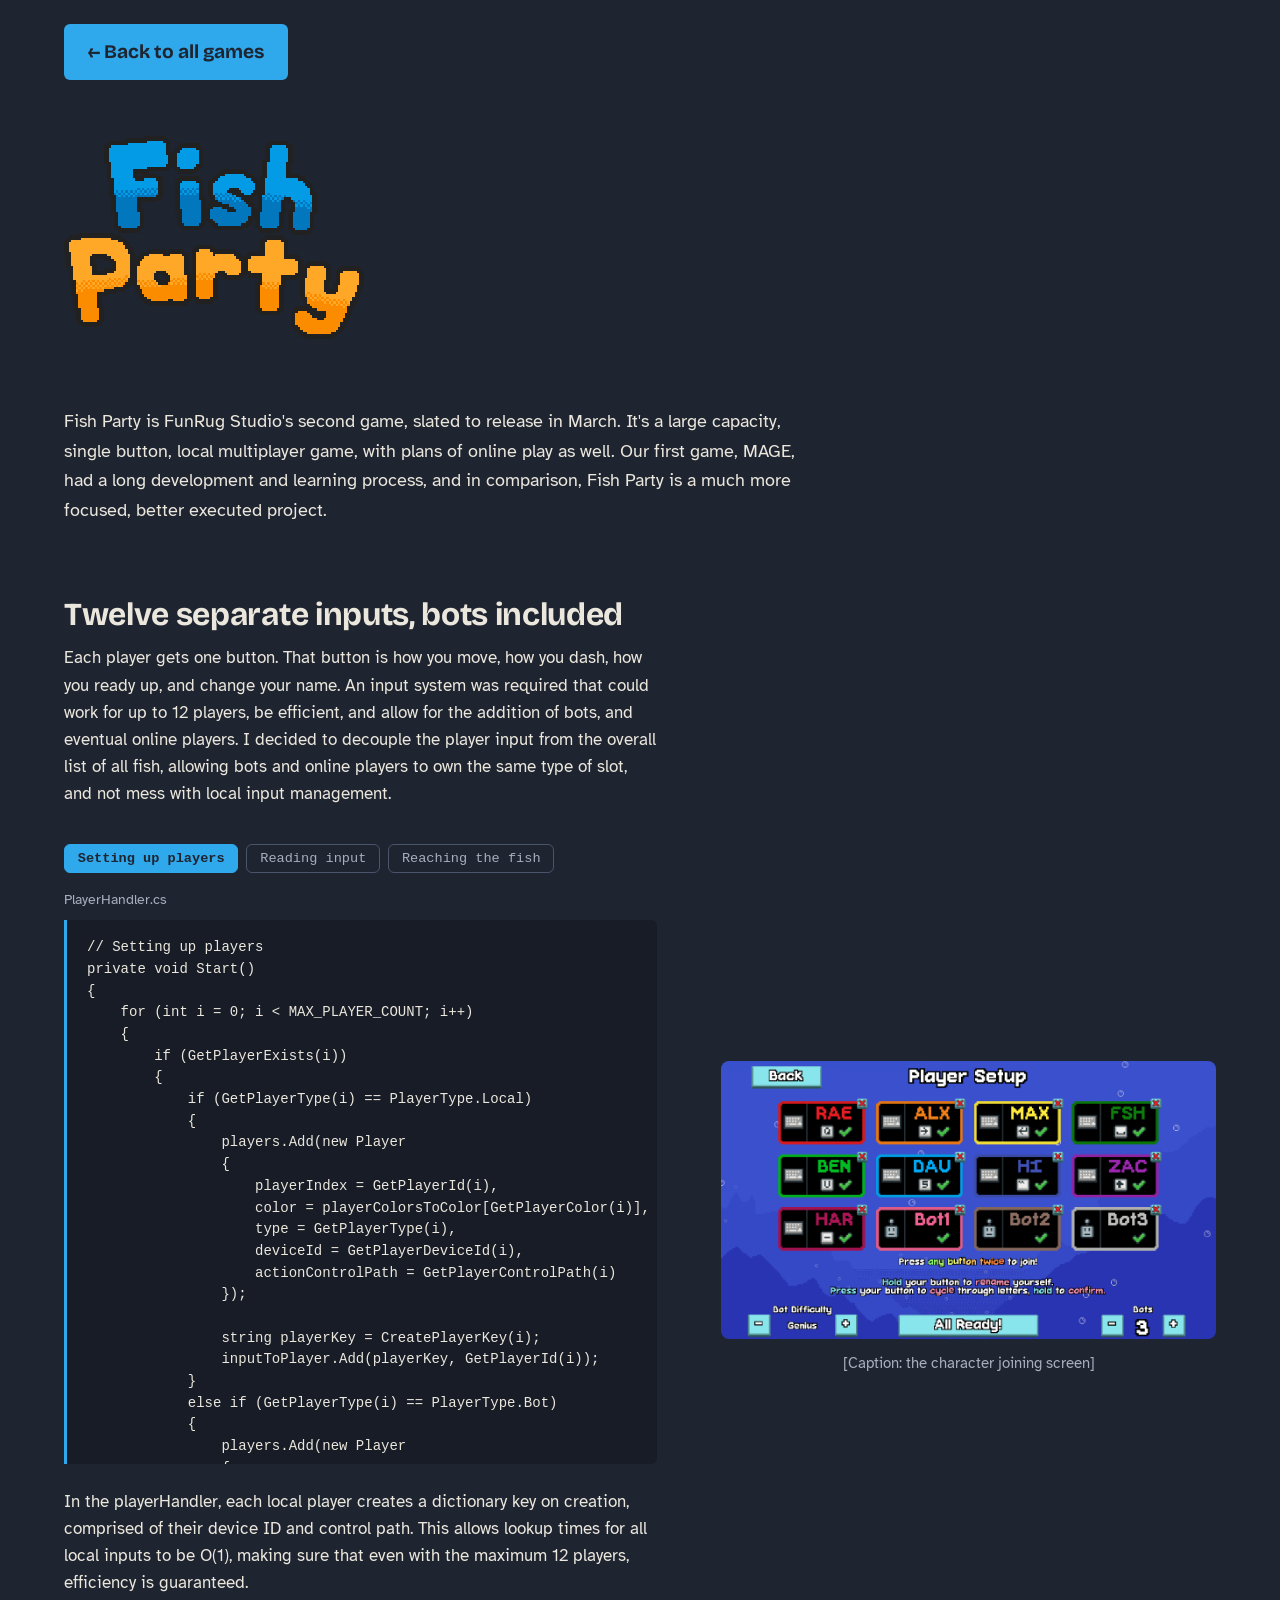
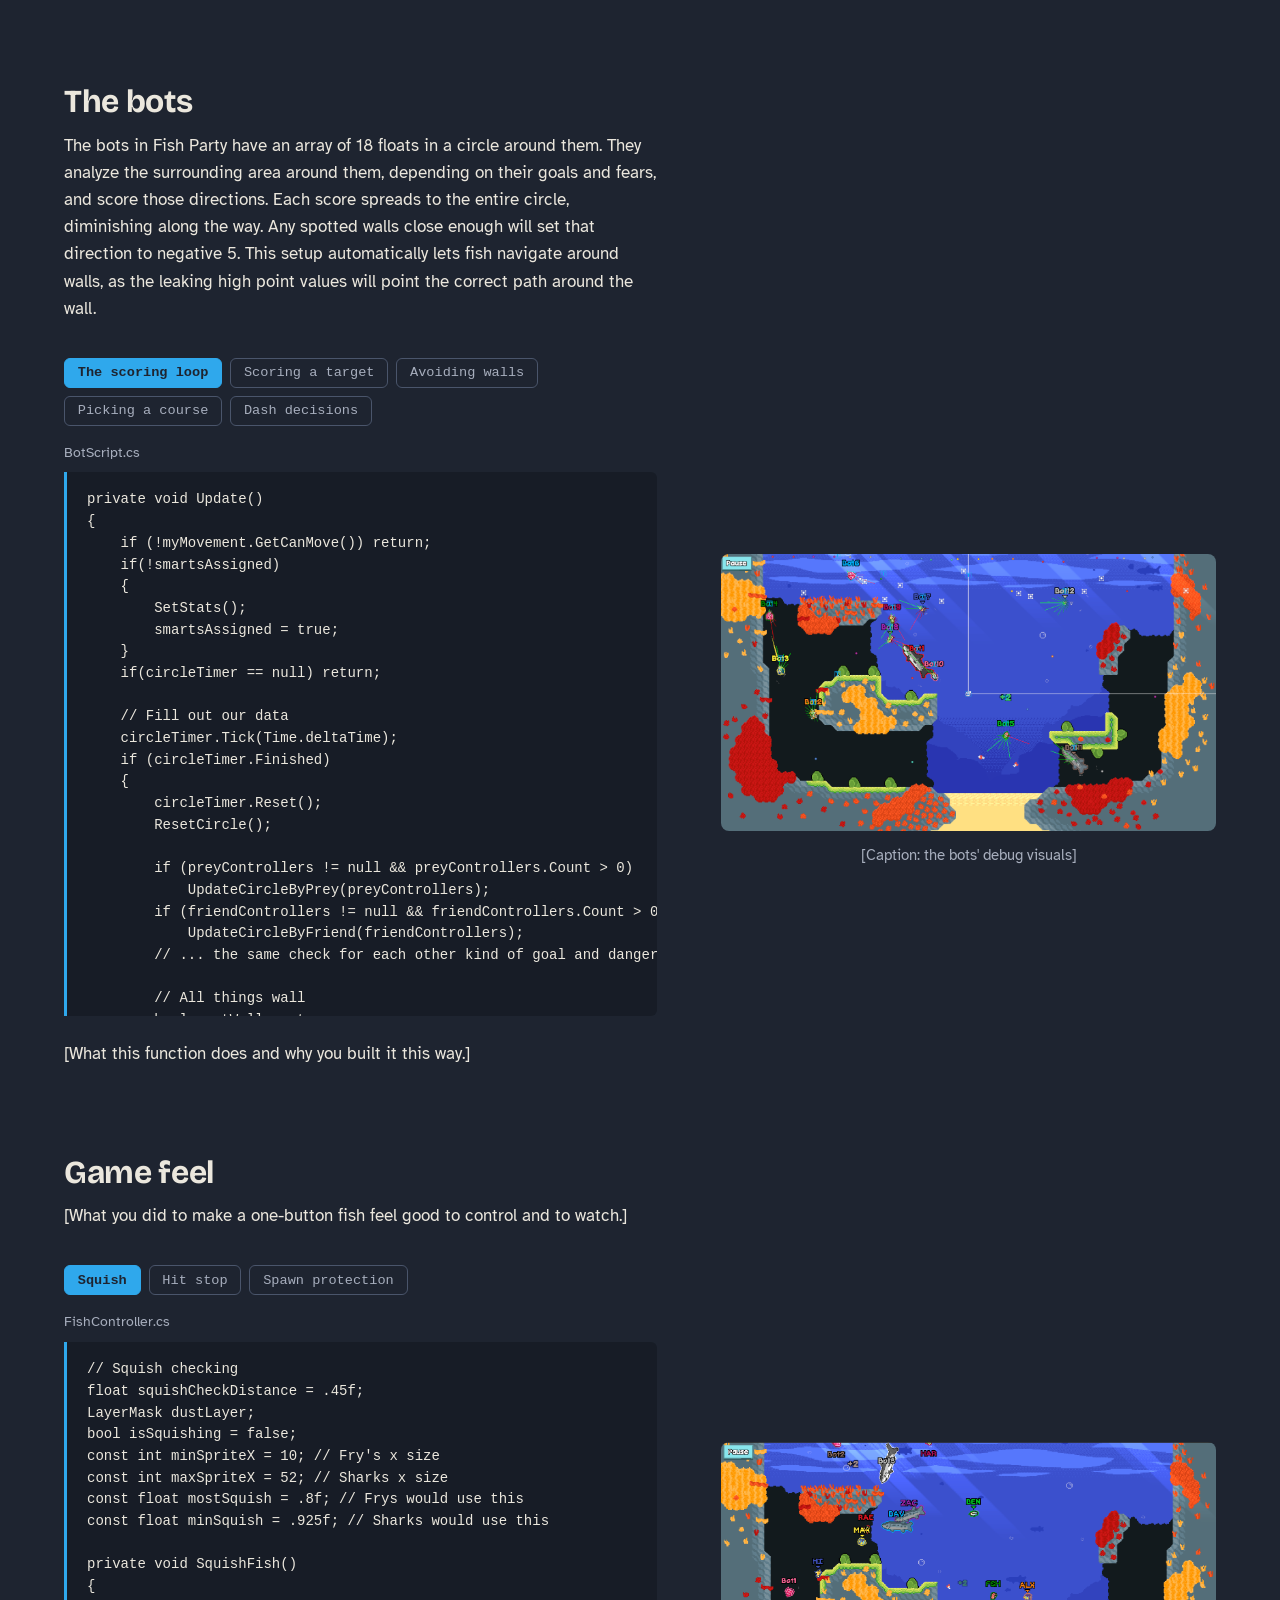
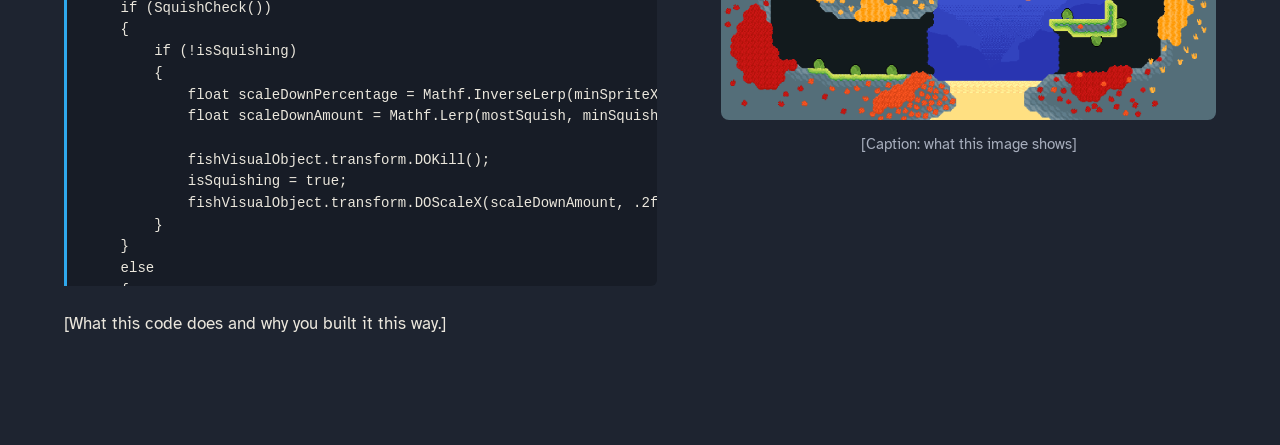
==== fish-party.html @ 3d1a8570 "Updated formatting." ====
<!DOCTYPE html>
<html lang="en">
<head>
  <meta charset="utf-8">
  <meta name="viewport" content="width=device-width, initial-scale=1">
  <title>Fish Party | Alex Weiswasser</title>
  <link rel="preconnect" href="https://fonts.googleapis.com">
  <link rel="preconnect" href="https://fonts.gstatic.com" crossorigin>
  <link href="https://fonts.googleapis.com/css2?family=Atkinson+Hyperlegible:wght@400;700&family=Bricolage+Grotesque:wght@500;700&display=swap" rel="stylesheet">
  <link rel="stylesheet" href="style.css">
</head>
<!-- The color after --game: is this page's accent color. Keep it the same as on the home page. -->
<body style="--game: #2fa8ec">

<!--
  HOW TO EDIT THIS PAGE
  - Everything you still need to write is marked [in square brackets]. Replace the
    brackets and the text inside them with your own words.
  - Each part of the page sits under a banner made of ===== lines.
  - Each SECTION has a heading, a description, a CODE SELECTOR and one image.
    The image sits beside the code, level with its middle.
  - A CODE SELECTOR shows one OPTION at a time, picked with buttons. Each OPTION has
    a button label (data-name), a file name, its code, and its own description.
  - Code goes between the two "script" lines. Paste it exactly as it is in Unity;
    you don't need to change any < or > characters.
  - To add a paragraph, copy a whole <p> ... </p> block and paste it underneath.
  - To add an option, copy a whole OPTION block. To remove one, delete its block.
-->

<!-- ==============================================================
     TOP OF PAGE: back button and title
     ============================================================== -->
<nav class="detail-top">
  <a class="back" href="index.html#fish-party">&larr; Back to all games</a>
</nav>

<header class="detail-title">
  <h1><img class="title-art" width="300" src="media/fish-party-title.png" alt="Fish Party"></h1>
</header>

<main class="detail">
  <!-- ==============================================================
       PREFACE: your short intro to the project
       ============================================================== -->
    <p class="preface">
      Fish Party is FunRug Studio's second game, slated to release in March. It's a large capacity, single button, local multiplayer game, with plans of online play as well. Our first game, MAGE, had a long development and learning process, and in comparison, Fish Party is a much more focused, better executed project.
    </p>

  <!-- ==============================================================
       SECTION 1: Twelve separate inputs, bots included
       ============================================================== -->
  <section class="part">
  <div class="part-text">

    <!-- Heading -->
    <h2>Twelve separate inputs, bots included</h2>

    <!-- Your description -->
    <p>
      Each player gets one button. That button is how you move, how you dash, how you ready up, and change your name. An input system was required that could work for up to 12 players, be efficient, and allow for the addition of bots, and eventual online players. I decided to decouple the player input from the overall list of all fish, allowing bots and online players to own the same type of slot, and not mess with local input management.
    </p>

  </div>

    <!-- CODE SELECTOR: one OPTION per button -->
    <div class="code-tabs">

      <!-- ---------- OPTION 1: Setting up players ---------- -->
      <div class="tab" data-name="Setting up players">
        <p class="code-file">PlayerHandler.cs</p>
<script type="text/plain" class="code">
// Setting up players
private void Start()
{
    for (int i = 0; i < MAX_PLAYER_COUNT; i++)
    {
        if (GetPlayerExists(i))
        {
            if (GetPlayerType(i) == PlayerType.Local)
            {
                players.Add(new Player
                {
                    playerIndex = GetPlayerId(i),
                    color = playerColorsToColor[GetPlayerColor(i)],
                    type = GetPlayerType(i),
                    deviceId = GetPlayerDeviceId(i),
                    actionControlPath = GetPlayerControlPath(i)
                });

                string playerKey = CreatePlayerKey(i);
                inputToPlayer.Add(playerKey, GetPlayerId(i));
            }
            else if (GetPlayerType(i) == PlayerType.Bot)
            {
                players.Add(new Player
                {
                    playerIndex = GetPlayerId(i),
                    color = playerColorsToColor[GetPlayerColor(i)],
                    type = GetPlayerType(i),
                    deviceId = -1,
                    actionControlPath = null,
                    readied = true
                });
            }
        }
    }
}
</script>
        <p>
          In the playerHandler, each local player creates a dictionary key on creation, comprised of their device ID and control path. This allows lookup times for all local inputs to be O(1), making sure that even with the maximum 12 players, efficiency is guaranteed.
        </p>
      </div>

      <!-- ---------- OPTION 2: Reading input ---------- -->
      <div class="tab" data-name="Reading input">
        <p class="code-file">PlayerHandler.cs</p>
<script type="text/plain" class="code">
// Activating player input 
private void HandleInput(InputControl control)
{
    string potentialPlayerKey = control.device.deviceId + control.path;
    int playerIndex = inputToPlayer.ContainsKey(potentialPlayerKey) ? inputToPlayer[potentialPlayerKey] : -1;

    EventBus<LocalButtonPressed>.Call(new LocalButtonPressed { playerIndex = playerIndex });
}
</script>
        <p>
          [What this function does and why you built it this way.]
        </p>
      </div>

      <!-- ---------- OPTION 3: Reaching the fish ---------- -->
      <div class="tab" data-name="Reaching the fish">
        <p class="code-file">FishController.cs</p>
<script type="text/plain" class="code">
private void OnEnable()
{
    EventBus<LocalButtonPressed>.Subscribe(FlipRotation);
    // ...
}

// Rotation functions

private void FlipRotation(LocalButtonPressed pressData) 
{
    if (fishMovement.GetCanMove())
        if(playerType == PlayerType.Local && pressData.playerIndex == playerIndex)     
            fishMovement.FlipRotation(); 
}

public void FlipRotation() { if(fishMovement.GetCanMove()) fishMovement.FlipRotation(); }
</script>
        <p>
          [What this code does and why you built it this way.]
        </p>
      </div>

    </div>

  <!-- THIS SECTION'S IMAGE: put the file in the media folder as fish-party-1.png
       (if it isn't a .png, change the ending in both places below) -->
  <figure class="shot">
    <div class="media" data-file="media/fish-party-1.png">
      <img src="media/fish-party-1.png" alt="Fish Party character joining screen" onerror="this.parentNode.classList.add('missing'); this.remove()">
    </div>
    <figcaption>
      [Caption: the character joining screen]
    </figcaption>
  </figure>
  </section>

  <!-- ==============================================================
       SECTION 2: The bots
       ============================================================== -->
  <section class="part">
  <div class="part-text">

    <!-- Heading -->
    <h2>The bots</h2>

    <!-- Your description -->
    <p>
      The bots in Fish Party have an array of 18 floats in a circle around them. They analyze the surrounding area around them, depending on their goals and fears, and score those directions. Each score spreads to the entire circle, diminishing along the way. Any spotted walls close enough will set that direction to negative 5. This setup automatically lets fish navigate around walls, as the leaking high point values will point the correct path around the wall.
    </p>

  </div>

    <!-- CODE SELECTOR: one OPTION per button -->
    <div class="code-tabs">

      <!-- ---------- OPTION 1: The scoring loop ---------- -->
      <div class="tab" data-name="The scoring loop">
        <p class="code-file">BotScript.cs</p>
<script type="text/plain" class="code">
private void Update()
{
    if (!myMovement.GetCanMove()) return;
    if(!smartsAssigned)
    {
        SetStats();
        smartsAssigned = true;
    }
    if(circleTimer == null) return;

    // Fill out our data
    circleTimer.Tick(Time.deltaTime);
    if (circleTimer.Finished)
    {
        circleTimer.Reset();
        ResetCircle();

        if (preyControllers != null && preyControllers.Count > 0)
            UpdateCircleByPrey(preyControllers);
        if (friendControllers != null && friendControllers.Count > 0)
            UpdateCircleByFriend(friendControllers);
        // ... the same check for each other kind of goal and danger

        // All things wall
        bool spotWalls = true;
        if (detectAlgaeWalls && SpotAlgaeWalls()) spotWalls = false;
        if (spotWalls)
        {
            SpotWalls();

            // Only check positions to be if not detecting an algae wall, so parrotfish don't bias towards the middle of an algae wall
            if (positionsToBe != null && positionsToBe.Count > 0)
                UpdateCircleByPositions(positionsToBe);
        }

        // All things rotation
        currentCourse = DetermineCourse();
        Steer();
    }

    // Debug
    DrawDebugCircleBad();
    DrawDebugCircleGood();
    DebugStats();
}
</script>
        <p>
          [What this function does and why you built it this way.]
        </p>
      </div>

      <!-- ---------- OPTION 2: Scoring a target ---------- -->
      <div class="tab" data-name="Scoring a target">
        <p class="code-file">BotScript.cs</p>
<script type="text/plain" class="code">
private void UpdateCircleByPrey(HashSet<FishController> goalControllers)
{
    foreach (FishController fish in goalControllers)
    {
        if (fish == null) continue;
        if(!fish.GetInIframes() && fish.GetCanBehavior())
        {
            float distance = (fish.transform.position - transform.position).magnitude;
            float falloff = GoalFalloff(distance);
            if (falloff <= 0f) continue;

            Vector2 direction = (fish.transform.position - transform.position).normalized;
            float angle = Mathf.Atan2(direction.x, direction.y) * Mathf.Rad2Deg;
            if (angle < 0f) angle += 360f;

            IncrementPointsWholeCircle(angle, goalWeight * falloff);
            if (distance < predatorAttentionLength) SetAttention(angle);

            GoalDetermineDash(fish.transform.position);
        }
    }
}

private void IncrementPointsWholeCircle(float angle, float pointAmount)
{
    int circleArraySize = circleScores.Length;
    int half = circleArraySize / 2;
    int positionInCircle = Mathf.FloorToInt(angle / (360f / circleArraySize)) % circleArraySize;

    circleScores[positionInCircle] += pointAmount; 
    for (int offset = 1; offset < half; offset++) 
    {
        float share = pointAmount / (offset + 1);
        circleScores[(positionInCircle + offset) % circleArraySize] += share;
        circleScores[(positionInCircle - offset + circleArraySize) % circleArraySize] += share;
    }
    circleScores[(positionInCircle + half) % circleArraySize] += pointAmount / (half + 1); 
}
</script>
        <p>
          [What this code does and why you built it this way.]
        </p>
      </div>

      <!-- ---------- OPTION 3: Avoiding walls ---------- -->
      <div class="tab" data-name="Avoiding walls">
        <p class="code-file">BotScript.cs</p>
<script type="text/plain" class="code">
private void SpotWalls()
{
    Vector2 forward = -transform.right;
    int arr = circleScores.Length;

    for (int i = 0; i < arr; i++)
    {
        Vector2 dir = CourseToDirection(i);

        RaycastHit2D hit = Physics2D.Raycast(transform.position, dir, wallDetectDistance, obstacleMask);
        if (hit.collider == null) continue;

        if(circleScores[i] != Mathf.Infinity)
            circleScores[i] = wallWeight; 
    }
}
</script>
        <p>
          [What this function does and why you built it this way.]
        </p>
      </div>

      <!-- ---------- OPTION 4: Picking a course ---------- -->
      <div class="tab" data-name="Picking a course">
        <p class="code-file">BotScript.cs</p>
<script type="text/plain" class="code">
private int DetermineCourse()
{
    float highest = Mathf.NegativeInfinity;
    int position = -1;

    if (smarts == IntelligenceLevel.Mastermind || smartOverride)
    {
        for (int i = 0; i < circleScores.Length; i++)
        {
            if (circleScores[i] > highest)
            {
                highest = circleScores[i];
                position = i;
            }
        }
    }
    else
    {
        int intelLevel = 1;

        IntelligenceLevel tempSmarts = smarts;
        if (smarts == IntelligenceLevel.Randomize) tempSmarts = intellegenceLevels[myMovement.GetPlayerIndex];

        switch (tempSmarts)
        {
            case IntelligenceLevel.Genius:
                {
                    intelLevel = Random.Range(2, 4);
                }
                break;
            case IntelligenceLevel.Smart:
                {
                    intelLevel = Random.Range(4, 6);
                }
                break;
            case IntelligenceLevel.Average:
                {
                    intelLevel = Random.Range(6, 8);
                }
                break;
            case IntelligenceLevel.Dumb:
                {
                    intelLevel = Random.Range(8, 10);
                }
                break;
        }

        int[] positions = new int[circleScores.Length];
        for (int i = 0; i < positions.Length; i++) positions[i] = i;
        System.Array.Sort(positions, (a, b) => circleScores[b].CompareTo(circleScores[a]));

        // positions[0] = index of highest score, positions[1] = index of second highest score, etc

        int choice = Random.Range(0, intelLevel - 1);
        position = positions[choice];
    }

    return position;
}

private void Steer()
{
    if (currentCourse < 0) return;

    Vector2 targetDir = CourseToDirection(currentCourse);
    float angle = Vector2.SignedAngle(-transform.right, targetDir);

    RotationDirection intended = angle < 0f
        ? RotationDirection.Clockwise
        : RotationDirection.CounterClockwise;

    if (Mathf.Abs(angle) > angleCap)
    {
        if (myMovement.GetRotationDirection() != intended)
            myMovement.FlipRotation();
    }
}
</script>
        <p>
          [What this code does and why you built it this way.]
        </p>
      </div>

      <!-- ---------- OPTION 5: Dash decisions ---------- -->
      <div class="tab" data-name="Dash decisions">
        <p class="code-file">BotScript.cs</p>
<script type="text/plain" class="code">
private void GoalDetermineDash(Vector3 goalPos)
{
    float distance = Vector3.Distance(goalPos, transform.position);

    Vector2 direction = (goalPos - transform.position).normalized;
    float angle = Vector2.Angle(direction, -transform.right);

    if (distance < minGoalDashDistance && angle < 40) Dash();
}

private void DangerDetermineDash(Vector3 dangerPos)
{
    float distance = Vector3.Distance(dangerPos, transform.position);

    Vector2 direction = (transform.position - dangerPos).normalized;
    float angle = Vector2.Angle(direction, -transform.right);

    if (distance < minDangerDashDistance && angle < 40f) Dash();
}
</script>
        <p>
          [What this function does and why you built it this way.]
        </p>
      </div>

    </div>

  <!-- THIS SECTION'S IMAGE: put the file in the media folder as fish-party-2.png
       (if it isn't a .png, change the ending in both places below) -->
  <figure class="shot">
    <div class="media" data-file="media/fish-party-2.png">
      <img src="media/fish-party-2.png" alt="Fish Party bot debug visuals" onerror="this.parentNode.classList.add('missing'); this.remove()">
    </div>
    <figcaption>
      [Caption: the bots' debug visuals]
    </figcaption>
  </figure>
  </section>

  <!-- ==============================================================
       SECTION 3: Game feel
       ============================================================== -->
  <section class="part">
  <div class="part-text">

    <!-- Heading -->
    <h2>Game feel</h2>

    <!-- Your description -->
    <p>
      [What you did to make a one-button fish feel good to control and to watch.]
    </p>

  </div>

    <!-- CODE SELECTOR: one OPTION per button -->
    <div class="code-tabs">

      <!-- ---------- OPTION 1: Squish ---------- -->
      <div class="tab" data-name="Squish">
        <p class="code-file">FishController.cs</p>
<script type="text/plain" class="code">
// Squish checking
float squishCheckDistance = .45f;
LayerMask dustLayer;
bool isSquishing = false;
const int minSpriteX = 10; // Fry's x size
const int maxSpriteX = 52; // Sharks x size
const float mostSquish = .8f; // Frys would use this
const float minSquish = .925f; // Sharks would use this

private void SquishFish()
{
    if (SquishCheck())
    {
        if (!isSquishing)
        {
            float scaleDownPercentage = Mathf.InverseLerp(minSpriteX, maxSpriteX, fishRenderer.sprite.rect.width);
            float scaleDownAmount = Mathf.Lerp(mostSquish, minSquish, scaleDownPercentage);

            fishVisualObject.transform.DOKill();
            isSquishing = true;
            fishVisualObject.transform.DOScaleX(scaleDownAmount, .2f);
        }
    }
    else
    {
        if (isSquishing)
        {
            fishVisualObject.transform.DOKill();
            isSquishing = false;
            fishVisualObject.transform.DOScaleX(1f, .2f).SetEase(Ease.OutBack);
        }
    }     
}

private bool SquishCheck()
{
    RaycastHit2D hit = Physics2D.Raycast(mouthTransform.position, -transform.right, squishCheckDistance, dustLayer);
    Debug.DrawLine(mouthTransform.position, mouthTransform.position - transform.right * squishCheckDistance, Color.green);
    return hit;
}
</script>
        <p>
          [What this code does and why you built it this way.]
        </p>
      </div>

      <!-- ---------- OPTION 2: Hit stop ---------- -->
      <div class="tab" data-name="Hit stop">
        <p class="code-file">FishController.cs</p>
<script type="text/plain" class="code">
public void HitStop() { StartCoroutine(HitStopCo()); }

private IEnumerator HitStopCo()
{
    float hitStopTime = 0.03f;

    fishMovement.SetCanMove(false, isHitStop: true);
    yield return new WaitForSeconds(hitStopTime);
    fishMovement.SetCanMove(true, isHitStop: true);
}
</script>
        <p>
          [What this code does and why you built it this way.]
        </p>
      </div>

      <!-- ---------- OPTION 3: Spawn protection ---------- -->
      <div class="tab" data-name="Spawn protection">
        <p class="code-file">FishController.cs</p>
<script type="text/plain" class="code">
public void ActivateIframes(float length)
{
    iframesOn = true;

    fishRenderer.DOKill();
    fishOutline.DOKill();

    fishRenderer.color = GetOpaque(fishRenderer.color);
    fishOutline.color = GetOpaque(fishOutline.color);

    Color fishTransparent = GetTransparent(fishRenderer.color);
    Color outlineTransparent = GetTransparent(fishOutline.color);

    fishRenderer.DOColor(fishTransparent, iframeLength / 16f).SetLoops(16, LoopType.Yoyo);
    fishOutline.DOColor(outlineTransparent, iframeLength / 16f).SetLoops(16, LoopType.Yoyo);

    iframeTimer = new Timer(iframeLength);
}
</script>
        <p>
          [What this code does and why you built it this way.]
        </p>
      </div>

    </div>

  <!-- THIS SECTION'S IMAGE: put the file in the media folder as fish-party-3.png
       (if it isn't a .png, change the ending in both places below) -->
  <figure class="shot">
    <div class="media" data-file="media/fish-party-3.png">
      <img src="media/fish-party-3.png" alt="Fish Party game feel" onerror="this.parentNode.classList.add('missing'); this.remove()">
    </div>
    <figcaption>
      [Caption: what this image shows]
    </figcaption>
  </figure>
  </section>

</main>

<script src="code.js"></script>
</body>
</html>
---- style.css ----
/* Alex Weiswasser portfolio
   Colors and fonts are set once here; change them in one place. */
:root {
  --bg: #1e2430;        /* page background: dark slate, not black */
  --bg-alt: #252c3a;    /* every other game section */
  --text: #ebe7dd;      /* main text: soft off-white */
  --muted: #a7aebd;     /* secondary text */
  --line: #36405280;    /* thin separators */
  --accent: #f0b95a;    /* links and buttons: warm gold */
  --accent-ink: #1e2430;
  --game: var(--accent); /* each game section overrides this with its own color */

  --display: "Bricolage Grotesque", "Atkinson Hyperlegible", system-ui, sans-serif;
  --body: "Atkinson Hyperlegible", system-ui, -apple-system, "Segoe UI", sans-serif;

  --pad-x: clamp(1.25rem, 5vw, 5rem);
  --pad-y: clamp(3rem, 7vw, 5.5rem);
}

* { box-sizing: border-box; }

html { scroll-behavior: smooth; }

body {
  margin: 0;
  background: var(--bg);
  color: var(--text);
  font-family: var(--body);
  font-size: 1.0625rem;
  line-height: 1.6;
  -webkit-font-smoothing: antialiased;
}

a { color: var(--accent); text-underline-offset: 0.2em; }
a:hover { text-decoration-thickness: 2px; }
a:focus-visible, .button:focus-visible {
  outline: 2px solid var(--accent);
  outline-offset: 3px;
  border-radius: 4px;
}

h1, h2, h3 {
  font-family: var(--display);
  line-height: 1.1;
  margin: 0;
  letter-spacing: -0.01em;
}

/* ---------- Intro ---------- */
.intro {
  display: grid;
  grid-template-columns: minmax(0, 6fr) minmax(0, 5fr);
  gap: clamp(2rem, 5vw, 4.5rem);
  align-items: center;
  padding: clamp(3.5rem, 9vw, 7rem) var(--pad-x) var(--pad-y);
}
.intro h1 {
  font-size: clamp(2.5rem, 5vw, 4.5rem);
  font-weight: 700;
}
.intro .role {
  font-family: var(--display);
  font-size: clamp(1.5rem, 2.8vw, 2.1rem);
  font-weight: 500;
  color: var(--accent);
  margin: 0.6rem 0 1.5rem;
}
.intro-text p {
  font-size: clamp(1.15rem, 1.5vw, 1.35rem);
  max-width: 58ch;
  margin: 0 0 1rem;
}
.intro-text .status { color: var(--muted); font-size: clamp(1.05rem, 1.3vw, 1.2rem); }

/* FunRug Studio logo and note */
.studio {
  display: flex;
  flex-direction: column;
  align-items: center;
  text-align: center;
  gap: 1.25rem;
}
.studio img {
  display: block;
  max-width: 100%;
  height: auto;
  image-rendering: pixelated;
}
.studio p {
  margin: 0;
  max-width: 40ch;
  font-size: clamp(1.1rem, 1.4vw, 1.25rem);
}

/* Pixel-art game titles used as headings.
   Each title's size is the width="..." number on its <img> tag in the HTML. */
.title-art {
  display: block;
  height: auto;
  max-width: 100%;              /* shrinks on phones instead of overflowing */
  image-rendering: pixelated;   /* keeps pixel art crisp when scaled */
  border-radius: 4px;
  margin-bottom: 0.75rem;
}
.title-art.smooth { image-rendering: auto; } /* for titles that aren't pixel art */

/* ---------- Game sections ---------- */
.game {
  display: grid;
  grid-template-columns: minmax(0, 5fr) minmax(0, 6fr);
  gap: clamp(2rem, 5vw, 4.5rem);
  align-items: center;
  padding: var(--pad-y) var(--pad-x);
  border-top: 1px solid var(--line);
}
.game:nth-of-type(even) { background: var(--bg-alt); }

.game h2 {
  font-size: clamp(1.9rem, 3.6vw, 2.75rem);
  font-weight: 700;
}
.game .pitch {
  color: var(--muted);
  font-size: 1.125rem;
  margin: 0.5rem 0 1.25rem;
  max-width: 48ch;
}

.facts {
  display: grid;
  grid-template-columns: max-content 1fr;
  gap: 0.2rem 1.25rem;
  margin: 0 0 1.5rem;
  font-size: 0.975rem;
}
.facts dt { color: var(--muted); }
.facts dd { margin: 0; }

.game ul {
  margin: 0 0 1.75rem;
  padding-left: 1.15rem;
  max-width: 58ch;
}
.game li { margin-bottom: 0.6rem; }
.game li::marker, .detail li::marker { color: var(--game); }

.links {
  display: flex;
  flex-wrap: wrap;
  gap: 0.75rem;
}
.button {
  display: inline-block;
  padding: 0.55rem 1.1rem;
  border: 1.5px solid var(--game);
  border-radius: 6px;
  color: var(--game);
  font-weight: 700;
  text-decoration: none;
}
.button:hover, .button.primary {
  background: var(--game);
  color: var(--accent-ink);
}
.button.primary:hover { filter: brightness(1.08); }

.source-note {
  margin: 1rem 0 0;
  max-width: 52ch;
  font-size: 0.925rem;
  color: var(--muted);
}

/* Gameplay GIF or video on the right */
.media {
  margin: 0;
  aspect-ratio: 16 / 9;
  border-radius: 8px;
  overflow: hidden;
  background: #171c26;
}
.media img, .media video {
  display: block;
  width: 100%;
  height: 100%;
  object-fit: cover;
}
/* Shown until the GIF file exists in the media folder */
.media.missing {
  display: grid;
  place-items: center;
  border: 2px dashed #4a556b;
  color: var(--muted);
  text-align: center;
  padding: 1rem;
}
.media.missing::after { content: "Add " attr(data-file); }

/* ---------- Smaller jam games ---------- */
.more {
  padding: var(--pad-y) var(--pad-x);
  border-top: 1px solid var(--line);
}
.more h2 { font-size: clamp(1.5rem, 2.6vw, 2rem); margin-bottom: 1.5rem; }
.more-list {
  display: grid;
  grid-template-columns: repeat(auto-fit, minmax(17rem, 1fr));
  gap: 2rem clamp(2rem, 5vw, 4.5rem);
  max-width: 62rem;
}
.more h3 { font-size: 1.3rem; margin-bottom: 0.35rem; }
.more p { margin: 0 0 0.6rem; color: var(--muted); max-width: 48ch; }
.more .text-links a { margin-right: 1.25rem; }

/* ---------- Footer ---------- */
footer {
  padding: var(--pad-y) var(--pad-x);
  background: #181d27;
  border-top: 1px solid var(--line);
}
footer h2 { font-size: clamp(1.5rem, 2.6vw, 2rem); margin-bottom: 0.5rem; }
footer p { margin: 0 0 1.5rem; color: var(--muted); }
footer .links { margin-bottom: 0; }

/* ---------- Individual game pages ---------- */
.detail-top {
  padding: 1.5rem var(--pad-x) 0;
}
.back {
  display: inline-block;
  padding: 0.8rem 1.5rem;
  border-radius: 6px;
  background: var(--game);
  color: var(--accent-ink);
  font-family: var(--display);
  font-size: 1.2rem;
  font-weight: 700;
  text-decoration: none;
}
.back:hover { filter: brightness(1.08); }

.detail-title {
  padding: clamp(2rem, 5vw, 3.5rem) var(--pad-x) 0;
  max-width: 62rem;
}
.detail-title h1 { font-size: clamp(2.25rem, 5vw, 3.75rem); font-weight: 700; }
.detail-title p {
  color: var(--muted);
  font-size: 1.125rem;
  margin: 0.75rem 0 1.5rem;
  max-width: 56ch;
}

.detail {
  display: grid;
  grid-template-columns: minmax(0, 6fr) minmax(0, 5fr);
  gap: clamp(2rem, 5vw, 4.5rem);
  align-items: start;
  padding: clamp(2rem, 5vw, 3.5rem) var(--pad-x) var(--pad-y);
}
.detail h2 {
  font-size: clamp(1.5rem, 2.6vw, 2rem);
  margin: 2.75rem 0 0.75rem;
}
.detail .writeup > h2:first-child { margin-top: 0; }
.detail .preface + h2 { margin-top: 0; }
.detail p, .detail ul { max-width: 62ch; margin: 0 0 1rem; }
.detail ul { padding-left: 1.15rem; }
.detail li { margin-bottom: 0.5rem; }

/* Code samples */
pre {
  margin: 1.25rem 0 1.5rem;
  padding: 1.1rem 1.25rem;
  background: #171c26;
  border-left: 3px solid var(--game);
  border-radius: 0 6px 6px 0;
  overflow-x: auto;
  font-family: ui-monospace, "Cascadia Code", Consolas, Menlo, monospace;
  font-size: 0.875rem;
  line-height: 1.55;
  tab-size: 4;
}
.code-file {
  margin: 1.25rem 0 -1rem;
  font-size: 0.875rem;
  color: var(--muted);
}

/* Code selector: a row of buttons that switch which code sample is shown */
.tab-bar {
  display: flex;
  flex-wrap: wrap;
  gap: 0.5rem;
  margin: 1.25rem 0 0;
}
.tab-bar button {
  padding: 0.4rem 0.8rem;
  border: 1.5px solid #4a556b;
  border-radius: 6px;
  background: transparent;
  color: var(--muted);
  font-family: ui-monospace, "Cascadia Code", Consolas, Menlo, monospace;
  font-size: 0.85rem;
  cursor: pointer;
}
.tab-bar button:hover { border-color: var(--game); color: var(--text); }
.tab-bar button[aria-selected="true"] {
  background: var(--game);
  border-color: var(--game);
  color: var(--accent-ink);
  font-weight: 700;
}
.tab-bar button:focus-visible { outline: 2px solid var(--game); outline-offset: 3px; }
.code-tabs .code-file { margin: 1rem 0 0; }
.code-tabs pre {
  margin-top: 0.5rem;
  max-height: 34rem;  /* long functions scroll inside the box, so the page stays short */
  overflow: auto;
}

/* ---------- Game page layout ---------- */
body:has(> .detail) { padding: 0 var(--pad-x) var(--pad-y); }
body:has(> .detail) .detail-top { padding: 1.5rem 0 0; }
body:has(> .detail) .detail-title { padding: clamp(2rem, 5vw, 3.5rem) 0 0; max-width: 62rem; }
body:has(> .detail) .detail { display: block; padding: clamp(2rem, 5vw, 3.5rem) 0 0; }

/* The preface paragraph at the top of a game page */
.detail .preface {
  font-size: 1.15rem;
  margin-bottom: 0;
}

/* One section: heading and description on top, then the code selector on the
   left with that section's image beside it */
.part {
  display: grid;
  grid-template-columns: minmax(0, 6fr) minmax(0, 5fr);
  column-gap: clamp(2rem, 5vw, 4.5rem);
  align-items: start;
  margin-top: clamp(3rem, 6vw, 4.5rem);
}
.part-text { grid-column: 1; }
.part-text h2 { margin-top: 0; }
.part > .code-tabs { grid-column: 1; grid-row: 2; }

/* The image sits level with the middle of the code selector and does not move */
.part > .shot {
  grid-column: 2;
  grid-row: 2;
  align-self: center;
  margin: 0;
}
/* A section with no code (text only): the image sits beside the text */
.part:not(:has(.code-tabs)) > .shot { grid-row: 1; align-self: start; }

.shot figcaption {
  text-align: center;
  margin-top: 0.75rem;
  font-size: 0.95rem;
  color: var(--muted);
}
/* Game page images keep their own shape (no cropping). Tall images are
   shrunk to fit: change max-height to allow bigger or force smaller. */
.shot .media {
  aspect-ratio: auto;
  background: none;
  overflow: visible;
  display: flex;
  justify-content: center;
}
.shot .media img {
  width: auto;
  height: auto;
  max-width: 100%;
  max-height: 30rem;
  object-fit: contain;
  border-radius: 8px;
}
.shot .media.missing { aspect-ratio: 16 / 9; background: #171c26; }

/* ---------- Phones and narrow windows ---------- */
@media (max-width: 820px) {
  .intro, .game, .part { grid-template-columns: minmax(0, 1fr); }
  .studio { align-items: flex-start; text-align: left; }
  .game .media { order: -1; } /* GIF above the text on small screens */
  .part > .code-tabs, .part > .shot,
  .part:not(:has(.code-tabs)) > .shot { grid-column: 1; grid-row: auto; }
  .part > .shot { margin-top: 1.5rem; }
}

@media (prefers-reduced-motion: reduce) {
  html { scroll-behavior: auto; }
}
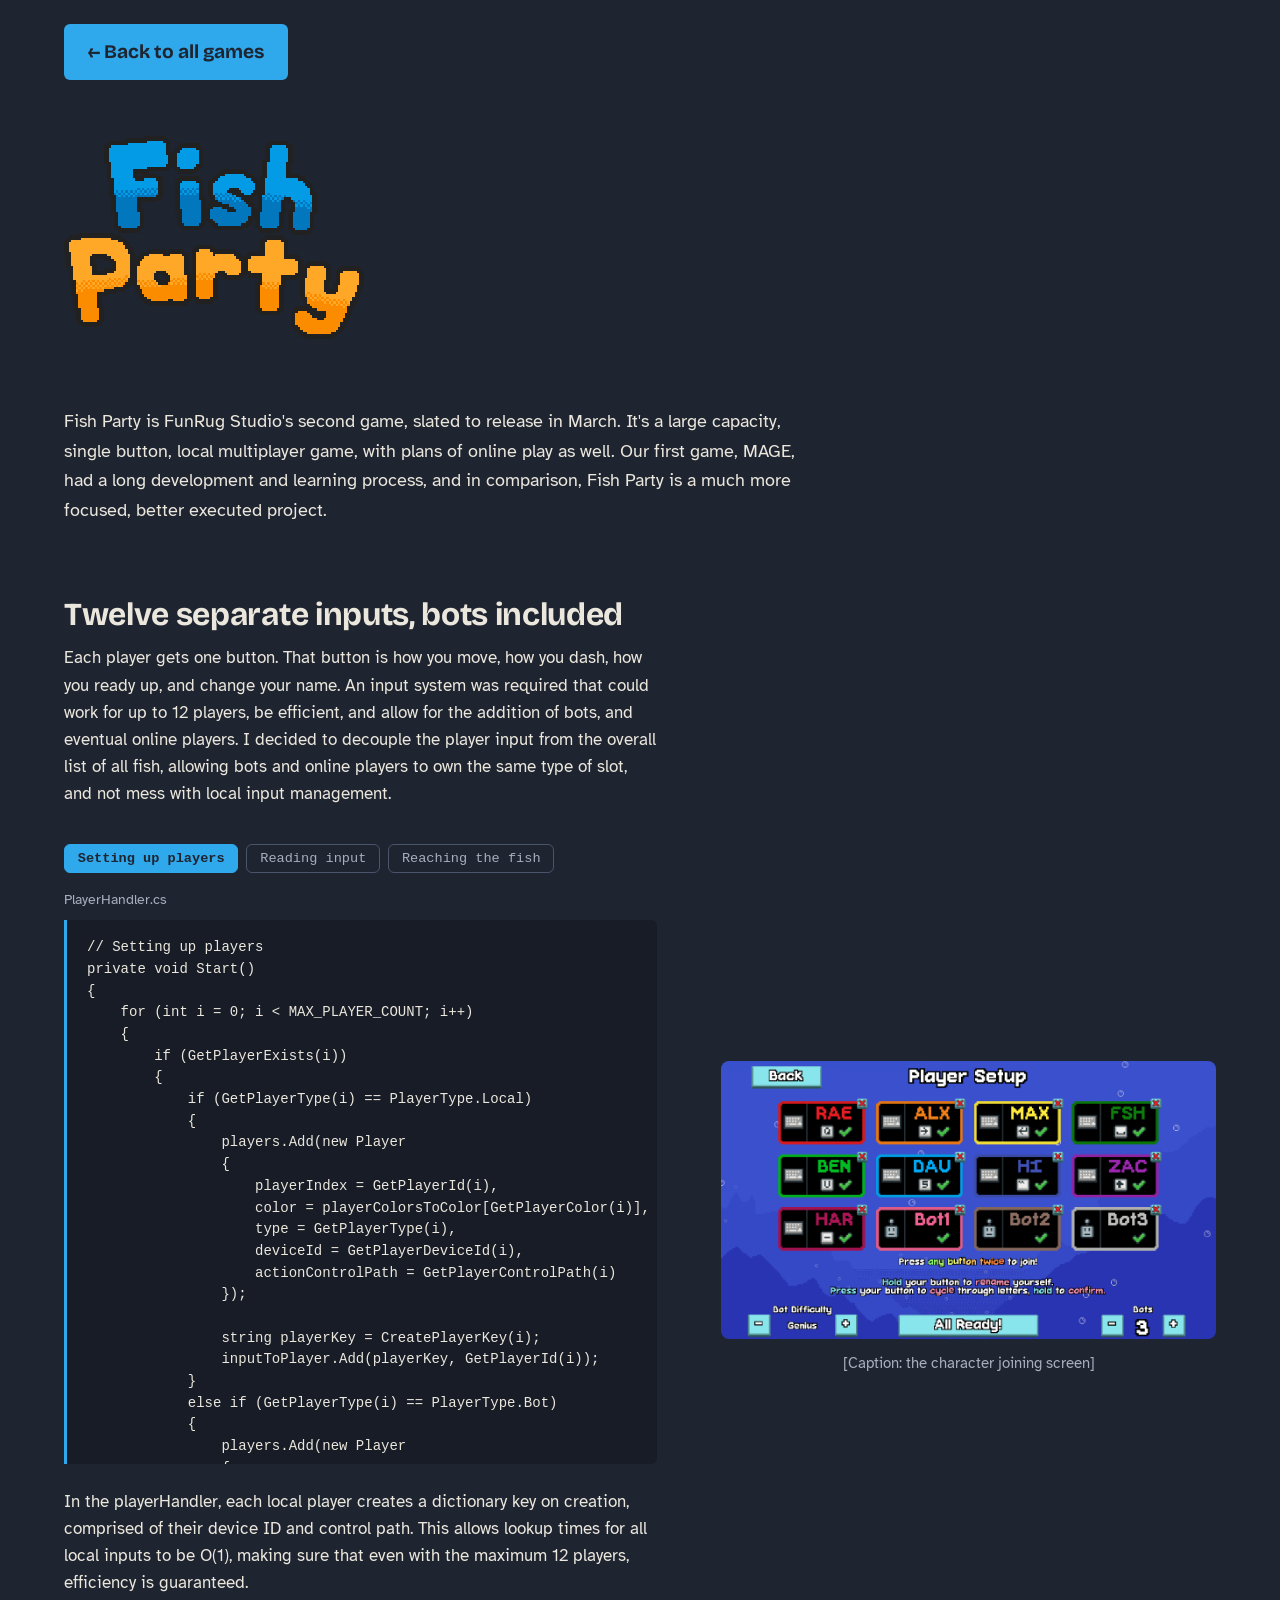
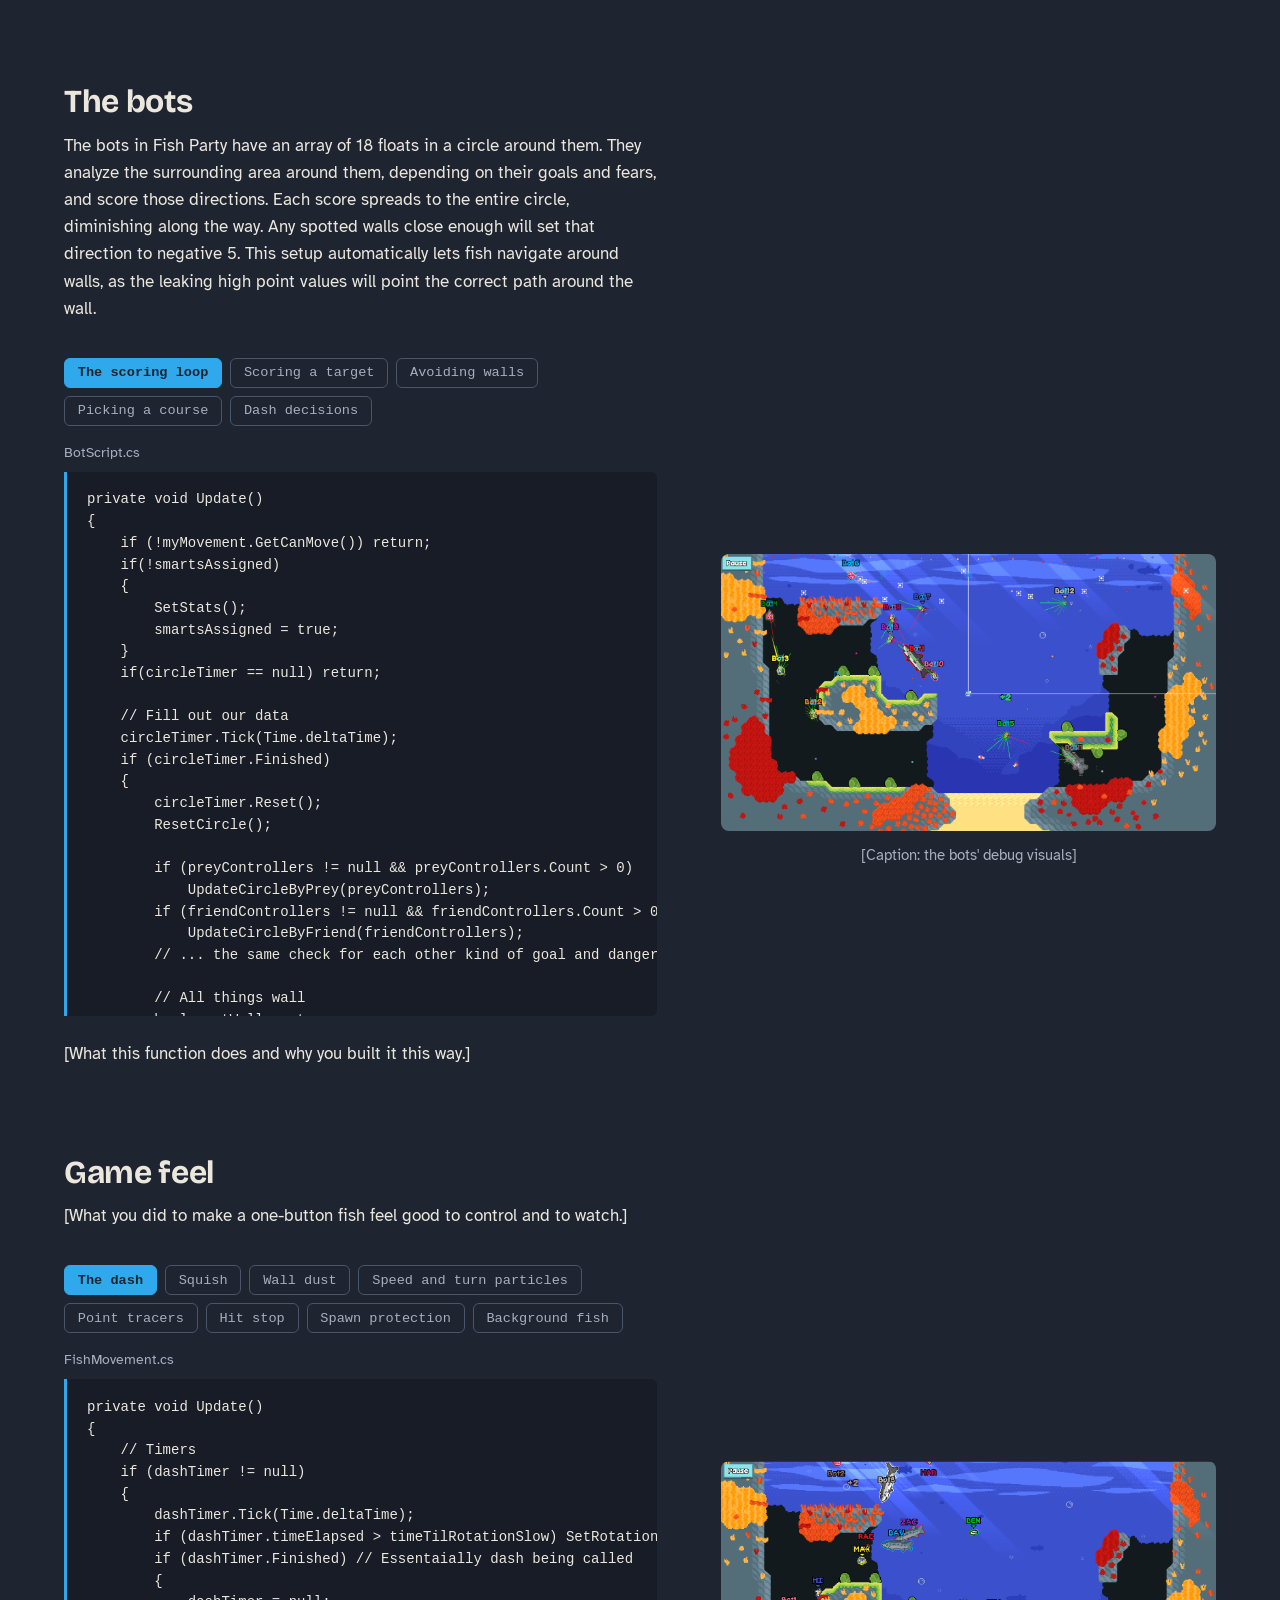
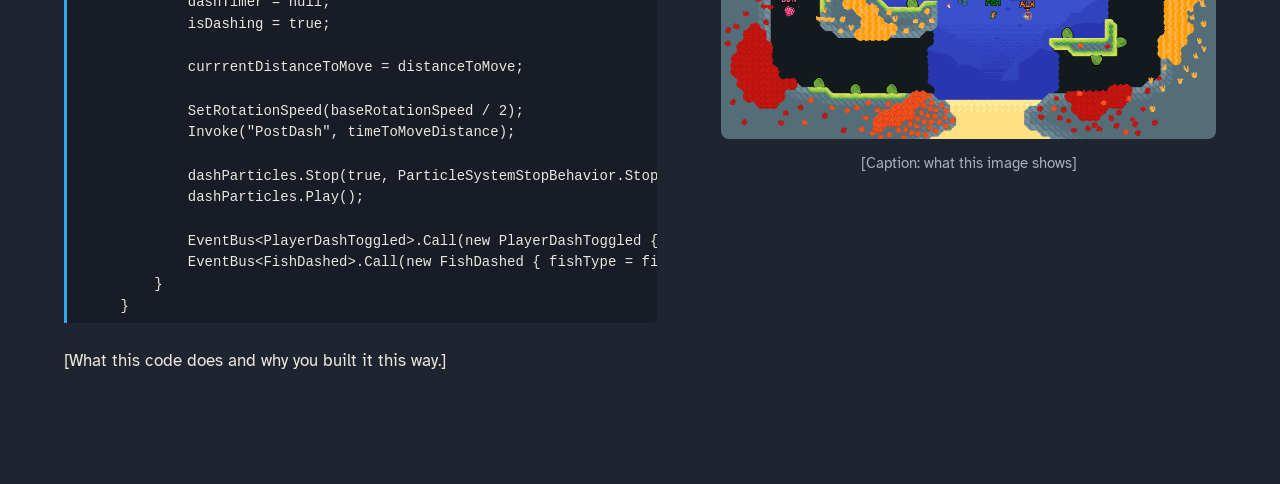
==== commit fe677b17: "Updated formatting and buttons." ====
--- a/fish-party.html
+++ b/fish-party.html
@@ -466,7 +466,67 @@
     <!-- CODE SELECTOR: one OPTION per button -->
     <div class="code-tabs">
 
-      <!-- ---------- OPTION 1: Squish ---------- -->
+      <!-- ---------- OPTION 1: The dash ---------- -->
+      <div class="tab" data-name="The dash">
+        <p class="code-file">FishMovement.cs</p>
+<script type="text/plain" class="code">
+private void Update()
+{
+    // Timers
+    if (dashTimer != null)
+    {
+        dashTimer.Tick(Time.deltaTime);
+        if (dashTimer.timeElapsed > timeTilRotationSlow) SetRotationSpeed(baseRotationSpeed / amountRotationDividedBy);
+        if (dashTimer.Finished) // Essentaially dash being called
+        {
+            dashTimer = null;
+            isDashing = true;
+
+            currrentDistanceToMove = distanceToMove;
+
+            SetRotationSpeed(baseRotationSpeed / 2); 
+            Invoke("PostDash", timeToMoveDistance);
+
+            dashParticles.Stop(true, ParticleSystemStopBehavior.StopEmittingAndClear);
+            dashParticles.Play();
+
+            EventBus<PlayerDashToggled>.Call(new PlayerDashToggled { playerIndex = playerIndex, canDash = false });
+            EventBus<FishDashed>.Call(new FishDashed { fishType = fishType });
+        }
+    }
+
+    // ...
+}
+
+private void Dash()
+{
+    float bestSpeed = 1;
+    foreach (SpeedBoost boost in speedBoosts)
+    {
+        if (boost.speed > bestSpeed)
+            bestSpeed = boost.speed;
+    }
+
+    DashVelocity = -transform.right * currrentDistanceToMove * bestSpeed;
+    currrentDistanceToMove -= distanceToMove / 50 * timeToMoveDistance; // 50 is the amount of frames in a fixed update second
+}
+
+private void PostDash()
+{
+    ResetRotationSpeed();
+    DashVelocity = Vector2.zero;
+
+    isDashing = false;
+    canDash = false;
+    dashCooldownTimer = new Timer(dashCooldown);
+}
+</script>
+        <p>
+          [What this code does and why you built it this way.]
+        </p>
+      </div>
+
+      <!-- ---------- OPTION 2: Squish ---------- -->
       <div class="tab" data-name="Squish">
         <p class="code-file">FishController.cs</p>
 <script type="text/plain" class="code">
@@ -516,7 +576,134 @@
         </p>
       </div>
 
-      <!-- ---------- OPTION 2: Hit stop ---------- -->
+      <!-- ---------- OPTION 3: Wall dust ---------- -->
+      <div class="tab" data-name="Wall dust">
+        <p class="code-file">FishController.cs</p>
+<script type="text/plain" class="code">
+private bool IsDustLayer(int layer) => (dustLayer.value & (1 << layer)) != 0;
+
+private void OnCollisionStay2D(Collision2D collision)
+{
+    if(IsDustLayer(collision.gameObject.layer))
+    {
+        dustParticles.transform.position = collision.GetContact(0).point;
+        ParticleSystem.EmissionModule emmision = dustParticles.emission;
+        emmision.enabled = true; 
+    }
+}
+
+private void OnCollisionExit2D(Collision2D collision)
+{
+    if (IsDustLayer(collision.gameObject.layer))
+    {
+        ParticleSystem.EmissionModule emmision = dustParticles.emission;
+        emmision.enabled = false;
+    }
+}
+</script>
+        <p>
+          [What this code does and why you built it this way.]
+        </p>
+      </div>
+
+      <!-- ---------- OPTION 4: Speed and turn particles ---------- -->
+      <div class="tab" data-name="Speed and turn particles">
+        <p class="code-file">FishMovement.cs</p>
+<script type="text/plain" class="code">
+// Particle Related
+ParticleSystem.MainModule speedMain;
+ParticleSystem.EmissionModule speedEmmision;
+float lowestParticleSpeed = 5f;
+float highestParticleSpeed = 15f;
+float highestPossibleBoostPercentage = .5f;
+
+private void Update()
+{
+    // ...
+
+    // Speed particles
+    if (activeSpeed <= baseSpeed)
+    {
+        speedMain.startSpeed = lowestParticleSpeed; 
+        speedEmmision.enabled = false;
+    }
+    else
+    {
+        float speedBoostPercentage = (activeSpeed/baseSpeed) - 1;
+        float boostOutOfMax = speedBoostPercentage / highestPossibleBoostPercentage;
+
+        speedMain.startSpeed = Mathf.Lerp(lowestParticleSpeed, highestParticleSpeed, boostOutOfMax);
+        speedEmmision.enabled = true; 
+    }
+}
+
+public void FlipRotation() 
+{
+    rotationDirection = rotationDirection == RotationDirection.Clockwise ? RotationDirection.CounterClockwise : RotationDirection.Clockwise;
+
+    if (rotationDirection == RotationDirection.Clockwise)
+    {
+        northTurnBurst.Stop(true, ParticleSystemStopBehavior.StopEmittingAndClear);
+        northTurnBurst.Play();
+    }
+    else
+    {
+        southTurnBurst.Stop(true, ParticleSystemStopBehavior.StopEmittingAndClear);
+        southTurnBurst.Play();
+    }
+}
+</script>
+        <p>
+          [What this code does and why you built it this way.]
+        </p>
+      </div>
+
+      <!-- ---------- OPTION 5: Point tracers ---------- -->
+      <div class="tab" data-name="Point tracers">
+        <p class="code-file">PointTracerScript.cs</p>
+<script type="text/plain" class="code">
+// Stats
+float speed = 25;
+float accel = 15;
+bool attached = false;
+
+private void FixedUpdate()
+{
+    // ... re-targets if the player's fish was swapped
+
+    // If already reached player, stop manually moving
+    if (attached)
+    {
+        transform.position = target.position;
+        return;
+    }
+
+    // Movement
+    Vector3 dir = (target.position - transform.position).normalized;
+    float distance = Vector2.Distance(transform.position, target.position);
+    float amountToMove = speed * Time.deltaTime;
+
+    if (distance < amountToMove) amountToMove = distance;
+    transform.position += dir * amountToMove;
+
+    speed += accel * Time.fixedDeltaTime;
+    if (speed > 100) speed = 100;
+
+    // Once reached the target
+    if (Vector2.Distance(target.position, transform.position) < .1)
+    {
+        attached = true;
+        trailRend.DOTime(0, 0.5f).OnComplete(() => { DOTween.Kill(this); Destroy(gameObject);});
+        receiver.CreatePointVisual(pointAmount);
+    }
+}
+</script>
+        <p>
+          [What this code does and why you built it this way.]
+        </p>
+      </div>
+
+      <!-- ---------- OPTION 6: Hit stop ---------- -->
       <div class="tab" data-name="Hit stop">
         <p class="code-file">FishController.cs</p>
 <script type="text/plain" class="code">
@@ -536,7 +723,7 @@
         </p>
       </div>
 
-      <!-- ---------- OPTION 3: Spawn protection ---------- -->
+      <!-- ---------- OPTION 7: Spawn protection ---------- -->
       <div class="tab" data-name="Spawn protection">
         <p class="code-file">FishController.cs</p>
 <script type="text/plain" class="code">
@@ -557,6 +744,83 @@
     fishOutline.DOColor(outlineTransparent, iframeLength / 16f).SetLoops(16, LoopType.Yoyo);
 
     iframeTimer = new Timer(iframeLength);
+}
+</script>
+        <p>
+          [What this code does and why you built it this way.]
+        </p>
+      </div>
+
+      <!-- ---------- OPTION 8: Background fish ---------- -->
+      <div class="tab" data-name="Background fish">
+        <p class="code-file">BackgroundFishHandler.cs</p>
+<script type="text/plain" class="code">
+private void TweenRotUp()
+{
+    transform.DORotate(new Vector3(0, 0, currentRotationChange), .25f).SetEase(Ease.InOutSine).OnComplete(TweenRotDown);
+}
+
+private void TweenRotDown()
+{
+    transform.DORotate(new Vector3(0, 0, -currentRotationChange), .25f).SetEase(Ease.InOutSine).OnComplete(TweenRotUp);
+}
+
+private void TweenMoveUp()
+{
+    transform.DOMoveY(startY + currentHeightChange, 2).SetEase(Ease.InOutSine).OnComplete(TweenMoveDown);
+}
+
+private void TweenMoveDown()
+{
+    transform.DOMoveY(startY - currentHeightChange, 2).SetEase(Ease.InOutSine).OnComplete(TweenMoveUp);
+}
+
+private void StartUp()
+{
+    active = true; 
+
+    left = Random.Range(0, 2) == 0;
+    height = Random.Range(corners[2].position.y, corners[0].position.y);
+    velocity = Random.Range(lowVelocity, highVelocity);
+
+    startY = height;
+
+    currentRotationChange = Random.Range(1.5f, rotationChange);
+    currentHeightChange = Random.Range(0, heightChange);
+
+    transform.localScale = Vector2.one;
+    transform.localScale *= Random.Range(lowScale, highScale);
+
+    float distance = Random.Range(0, maxDistance);
+    if (left)
+    {
+        transform.position = new Vector3(corners[0].position.x - distance, height, 0);
+        rend.flipX = true;
+
+        TweenRotUp();
+        TweenMoveUp();
+    }
+    else
+    {
+        transform.position = new Vector3(corners[1].position.x + distance, height, 0);
+        rend.flipX = false;
+
+        TweenRotDown();
+        TweenMoveUp();
+    }
+}
+
+private void Update()
+{
+    if (active)
+    {
+        transform.position += new Vector3(left ? velocity : -velocity, 0, 0) * Time.deltaTime;
+
+        if (left && transform.position.x > corners[1].position.x)
+            StartUp();
+        if (!left && transform.position.x < corners[0].position.x)
+            StartUp();
+    }
 }
 </script>
         <p>
--- a/style.css
+++ b/style.css
@@ -373,7 +373,7 @@
   width: auto;
   height: auto;
   max-width: 100%;
-  max-height: 30rem;
+  max-height: 38rem;
   object-fit: contain;
   border-radius: 8px;
 }
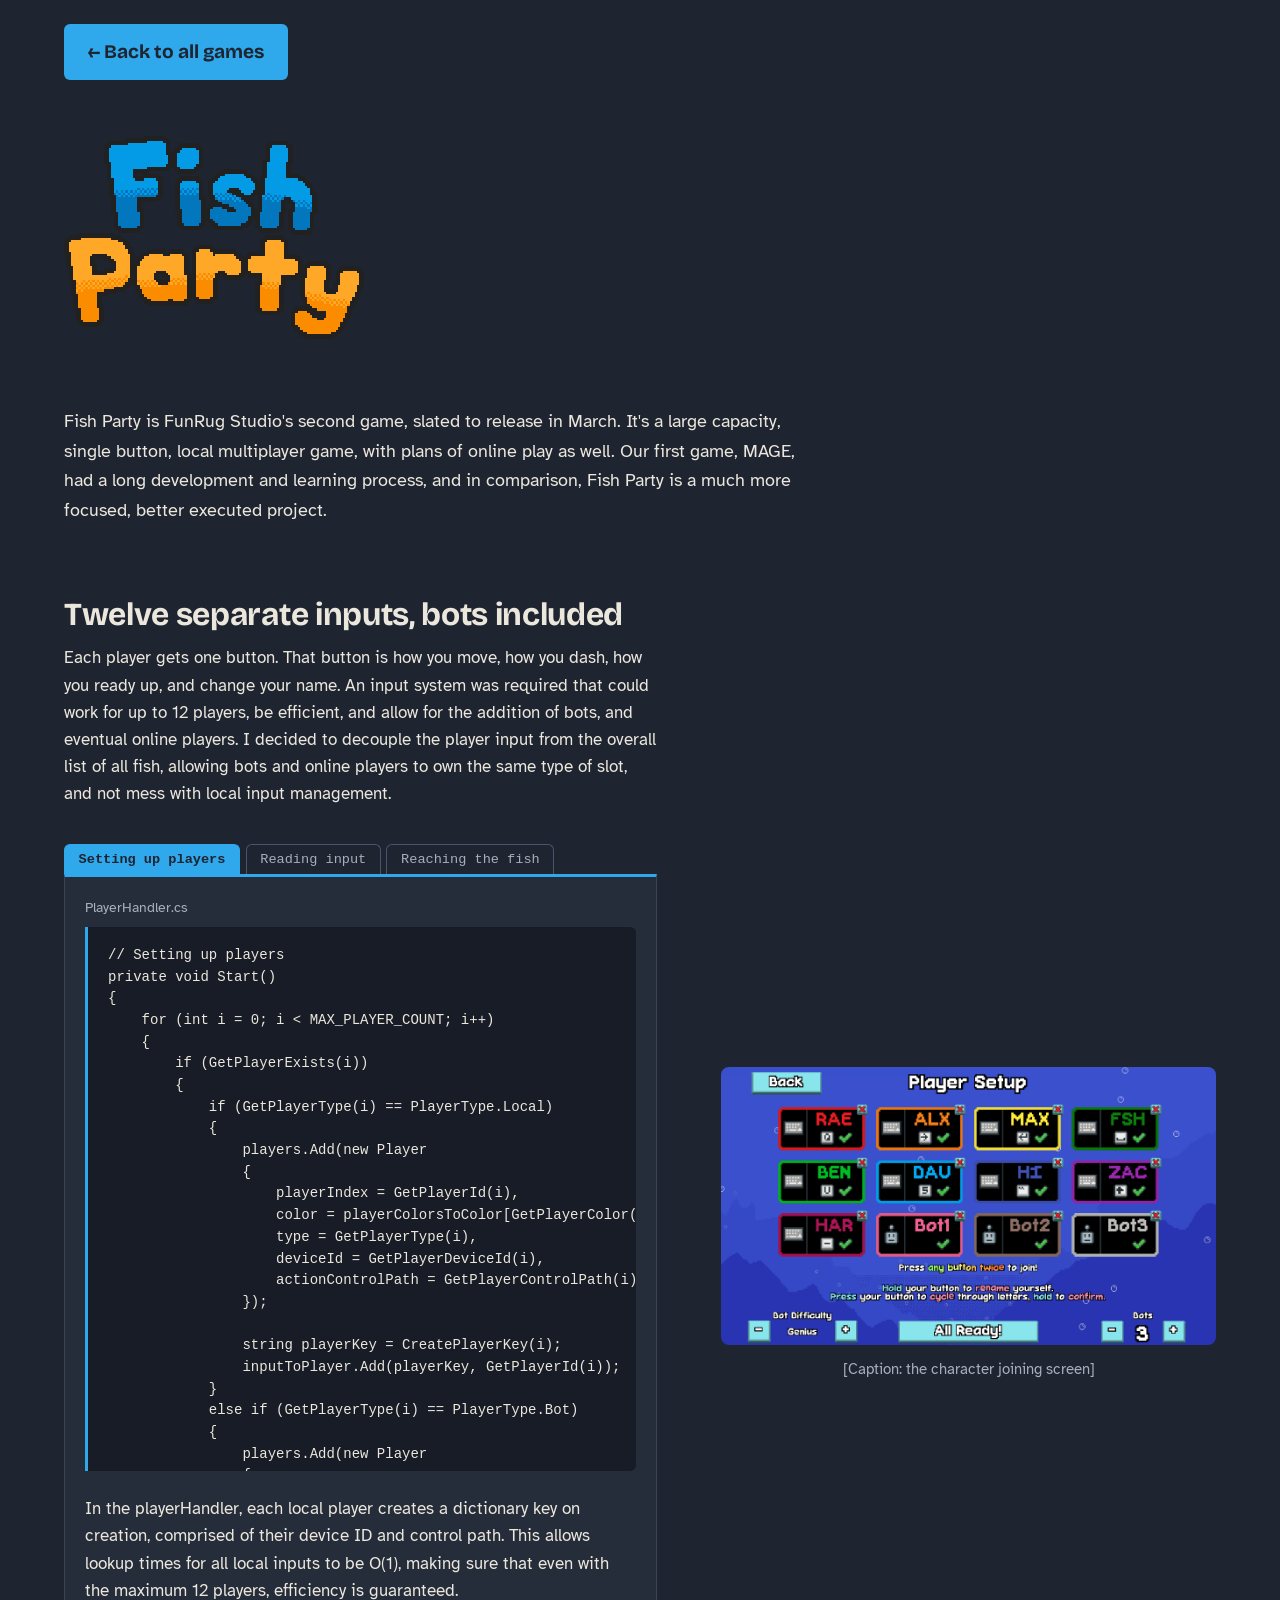
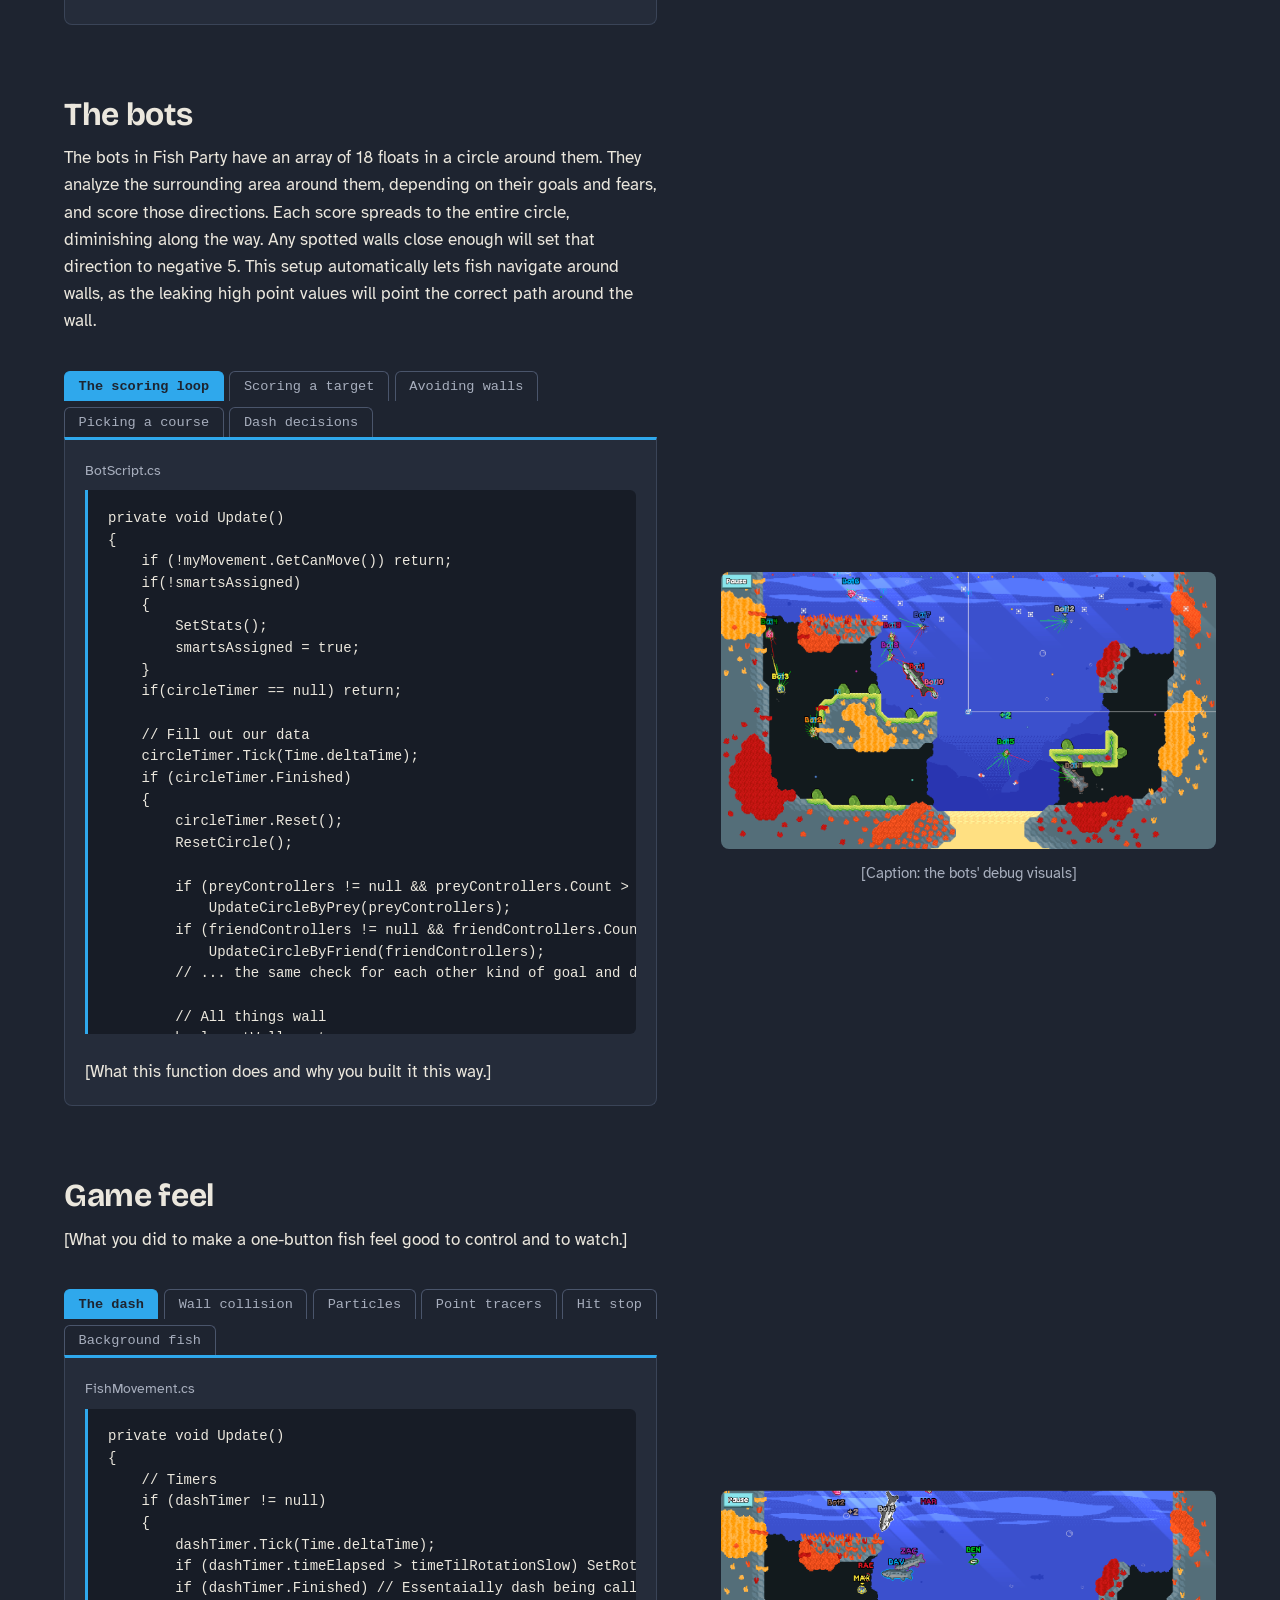
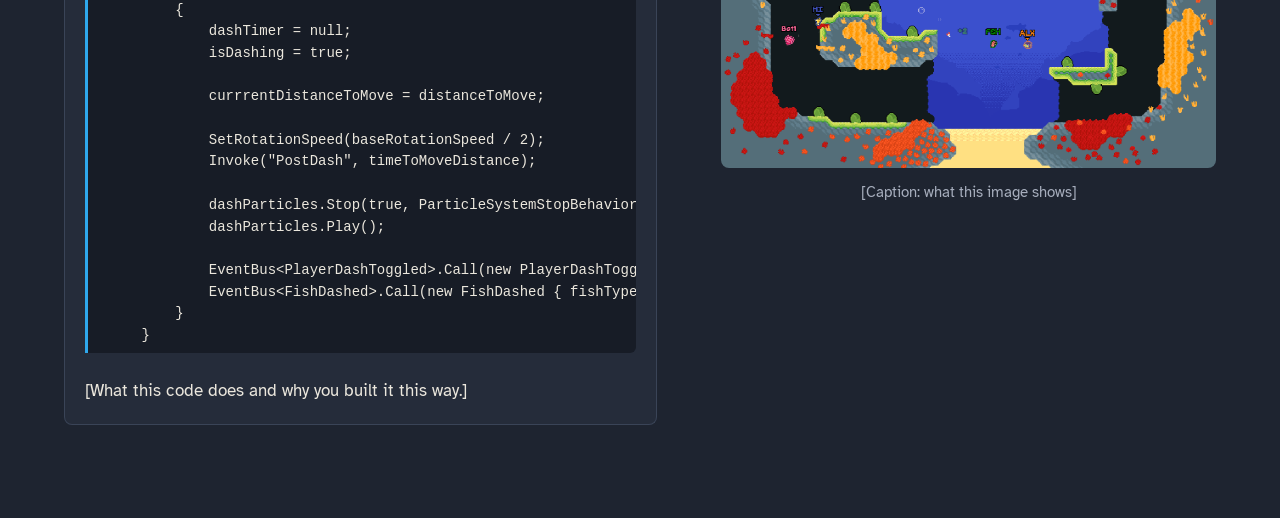
==== commit 47dec8bf: "Updated fish party code sections." ====
--- a/fish-party.html
+++ b/fish-party.html
@@ -526,8 +526,8 @@
         </p>
       </div>
 
-      <!-- ---------- OPTION 2: Squish ---------- -->
-      <div class="tab" data-name="Squish">
+      <!-- ---------- OPTION 2: Wall collision ---------- -->
+      <div class="tab" data-name="Wall collision">
         <p class="code-file">FishController.cs</p>
 <script type="text/plain" class="code">
 // Squish checking
@@ -570,16 +570,7 @@
     Debug.DrawLine(mouthTransform.position, mouthTransform.position - transform.right * squishCheckDistance, Color.green);
     return hit;
 }
-</script>
-        <p>
-          [What this code does and why you built it this way.]
-        </p>
-      </div>
-
-      <!-- ---------- OPTION 3: Wall dust ---------- -->
-      <div class="tab" data-name="Wall dust">
-        <p class="code-file">FishController.cs</p>
-<script type="text/plain" class="code">
+
 private bool IsDustLayer(int layer) => (dustLayer.value & (1 << layer)) != 0;
 
 private void OnCollisionStay2D(Collision2D collision)
@@ -606,8 +597,8 @@
         </p>
       </div>
 
-      <!-- ---------- OPTION 4: Speed and turn particles ---------- -->
-      <div class="tab" data-name="Speed and turn particles">
+      <!-- ---------- OPTION 3: Particles ---------- -->
+      <div class="tab" data-name="Particles">
         <p class="code-file">FishMovement.cs</p>
 <script type="text/plain" class="code">
 // Particle Related
@@ -658,7 +649,7 @@
         </p>
       </div>
 
-      <!-- ---------- OPTION 5: Point tracers ---------- -->
+      <!-- ---------- OPTION 4: Point tracers ---------- -->
       <div class="tab" data-name="Point tracers">
         <p class="code-file">PointTracerScript.cs</p>
 <script type="text/plain" class="code">
@@ -703,7 +694,7 @@
         </p>
       </div>
 
-      <!-- ---------- OPTION 6: Hit stop ---------- -->
+      <!-- ---------- OPTION 5: Hit stop ---------- -->
       <div class="tab" data-name="Hit stop">
         <p class="code-file">FishController.cs</p>
 <script type="text/plain" class="code">
@@ -723,35 +714,7 @@
         </p>
       </div>
 
-      <!-- ---------- OPTION 7: Spawn protection ---------- -->
-      <div class="tab" data-name="Spawn protection">
-        <p class="code-file">FishController.cs</p>
-<script type="text/plain" class="code">
-public void ActivateIframes(float length)
-{
-    iframesOn = true;
-
-    fishRenderer.DOKill();
-    fishOutline.DOKill();
-
-    fishRenderer.color = GetOpaque(fishRenderer.color);
-    fishOutline.color = GetOpaque(fishOutline.color);
-
-    Color fishTransparent = GetTransparent(fishRenderer.color);
-    Color outlineTransparent = GetTransparent(fishOutline.color);
-
-    fishRenderer.DOColor(fishTransparent, iframeLength / 16f).SetLoops(16, LoopType.Yoyo);
-    fishOutline.DOColor(outlineTransparent, iframeLength / 16f).SetLoops(16, LoopType.Yoyo);
-
-    iframeTimer = new Timer(iframeLength);
-}
-</script>
-        <p>
-          [What this code does and why you built it this way.]
-        </p>
-      </div>
-
-      <!-- ---------- OPTION 8: Background fish ---------- -->
+      <!-- ---------- OPTION 6: Background fish ---------- -->
       <div class="tab" data-name="Background fish">
         <p class="code-file">BackgroundFishHandler.cs</p>
 <script type="text/plain" class="code">
--- a/style.css
+++ b/style.css
@@ -287,17 +287,19 @@
   color: var(--muted);
 }
 
-/* Code selector: a row of buttons that switch which code sample is shown */
+/* Code selector: a row of tabs, and under them one panel that holds everything
+   belonging to the selected tab: its file name, its code and its description. */
 .tab-bar {
   display: flex;
   flex-wrap: wrap;
-  gap: 0.5rem;
+  gap: 0.35rem;
   margin: 1.25rem 0 0;
 }
 .tab-bar button {
-  padding: 0.4rem 0.8rem;
+  padding: 0.45rem 0.85rem;
   border: 1.5px solid #4a556b;
-  border-radius: 6px;
+  border-bottom: 0;
+  border-radius: 6px 6px 0 0;
   background: transparent;
   color: var(--muted);
   font-family: ui-monospace, "Cascadia Code", Consolas, Menlo, monospace;
@@ -312,12 +314,22 @@
   font-weight: 700;
 }
 .tab-bar button:focus-visible { outline: 2px solid var(--game); outline-offset: 3px; }
+
+/* The panel: its top edge is the selected tab's color, so the two read as one piece */
+.code-tabs .tab {
+  border: 1.5px solid #3a4457;
+  border-top: 3px solid var(--game);
+  border-radius: 0 0 8px 8px;
+  background: var(--bg-alt);
+  padding: 0.25rem 1.25rem 0.5rem;
+}
 .code-tabs .code-file { margin: 1rem 0 0; }
 .code-tabs pre {
   margin-top: 0.5rem;
   max-height: 34rem;  /* long functions scroll inside the box, so the page stays short */
   overflow: auto;
 }
+.code-tabs .tab > p:last-child { margin-bottom: 0.75rem; }
 
 /* ---------- Game page layout ---------- */
 body:has(> .detail) { padding: 0 var(--pad-x) var(--pad-y); }
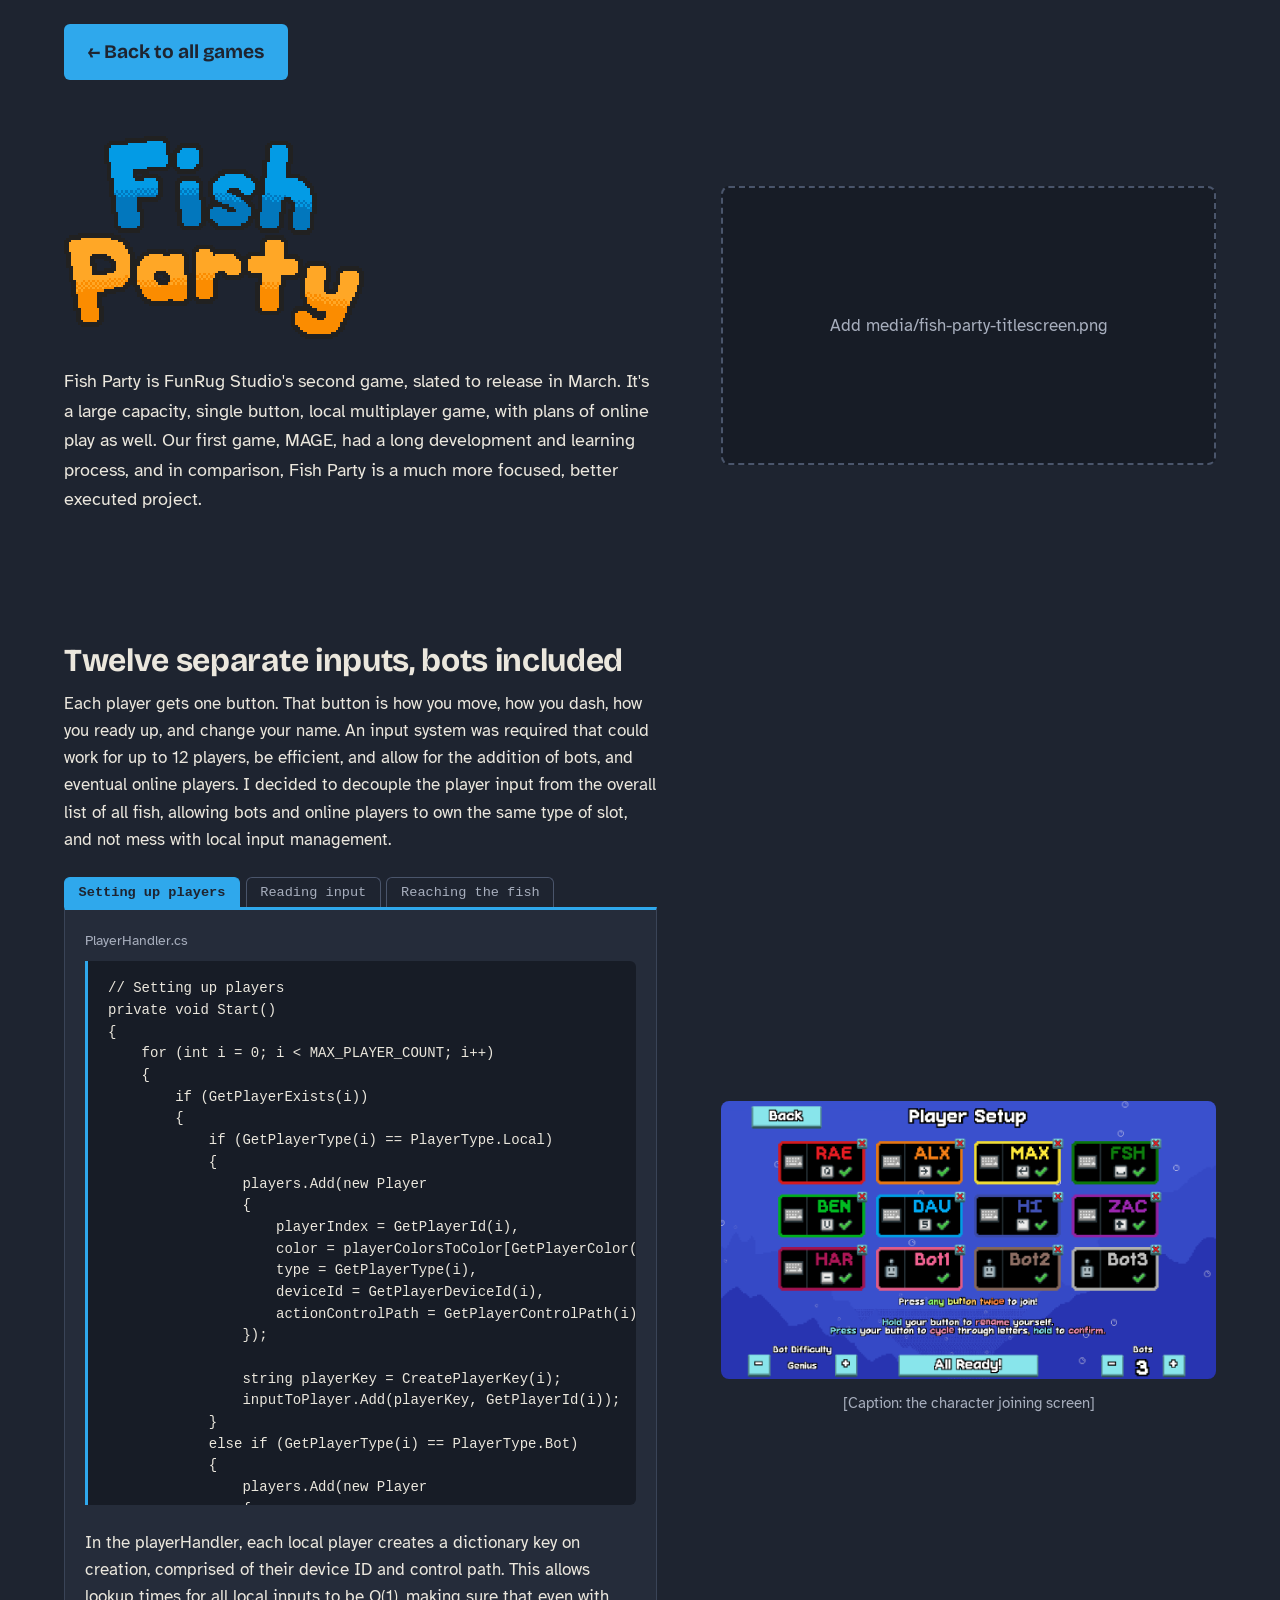
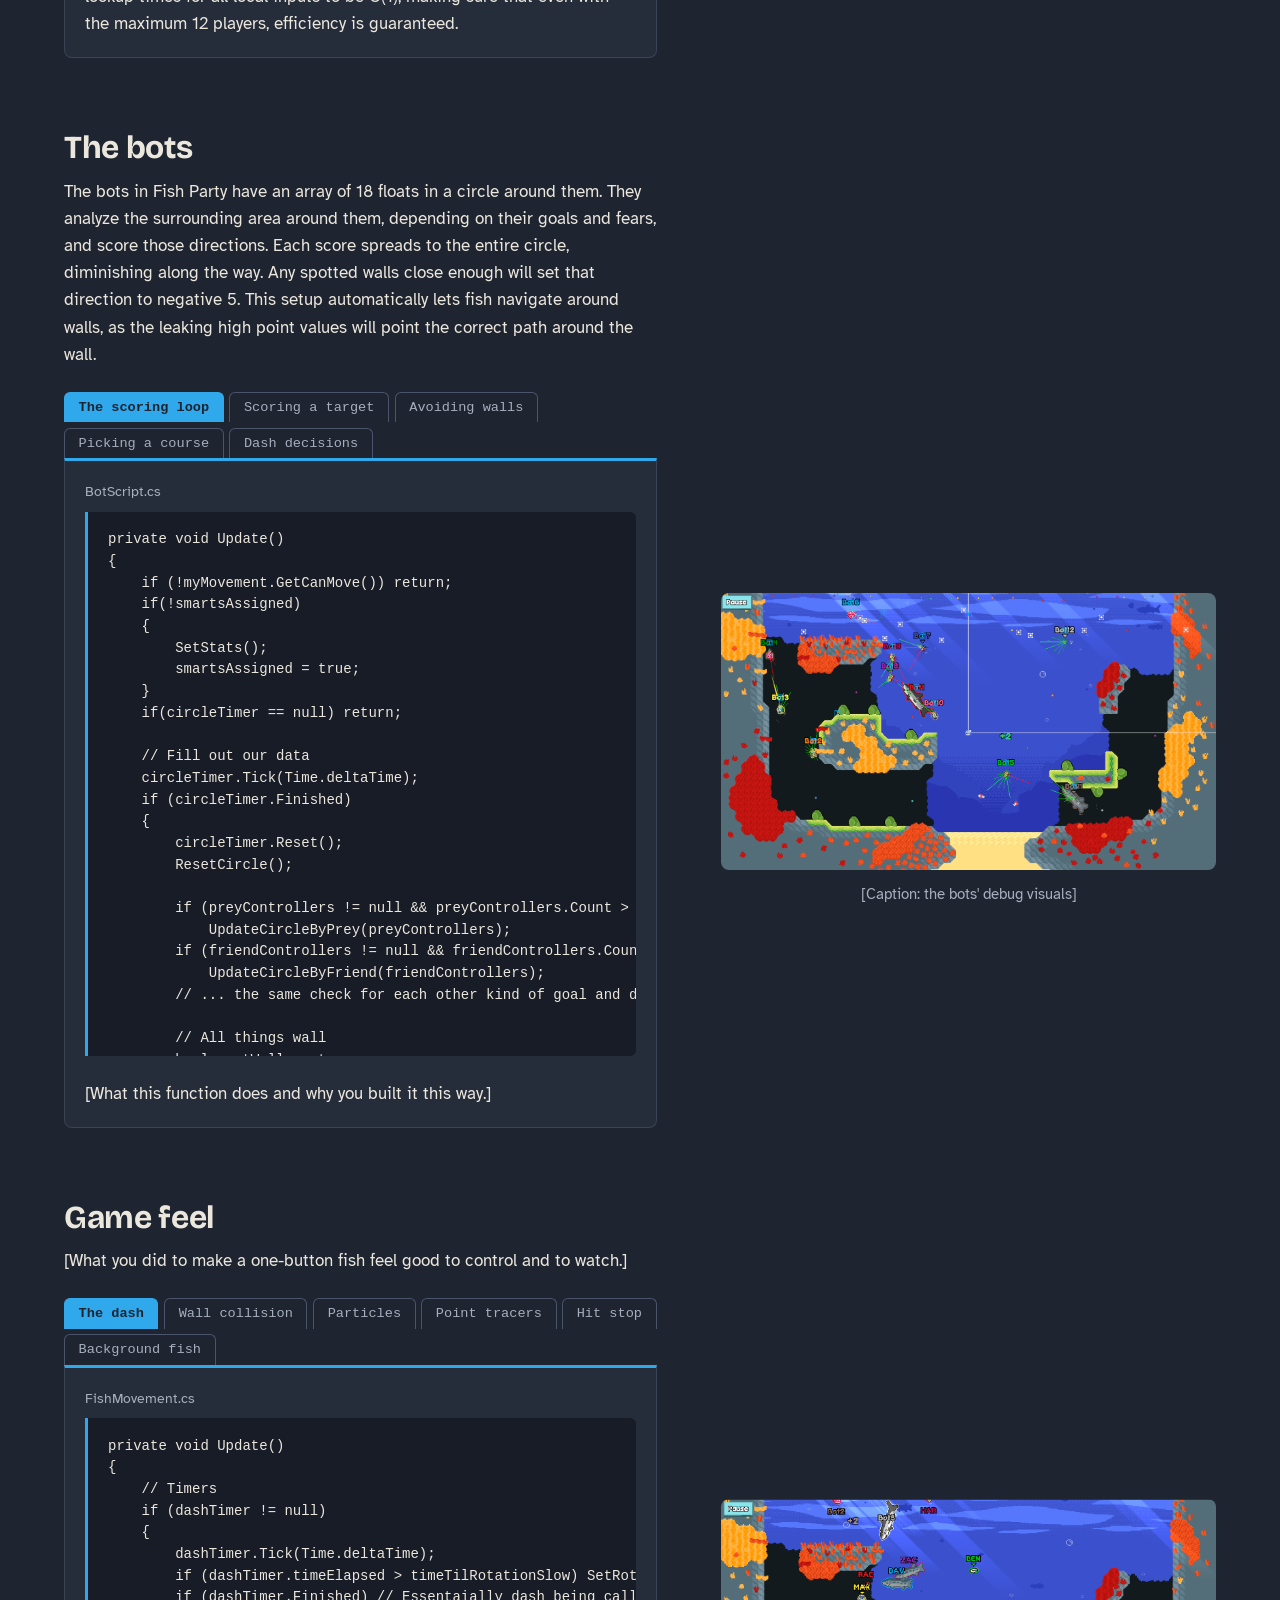
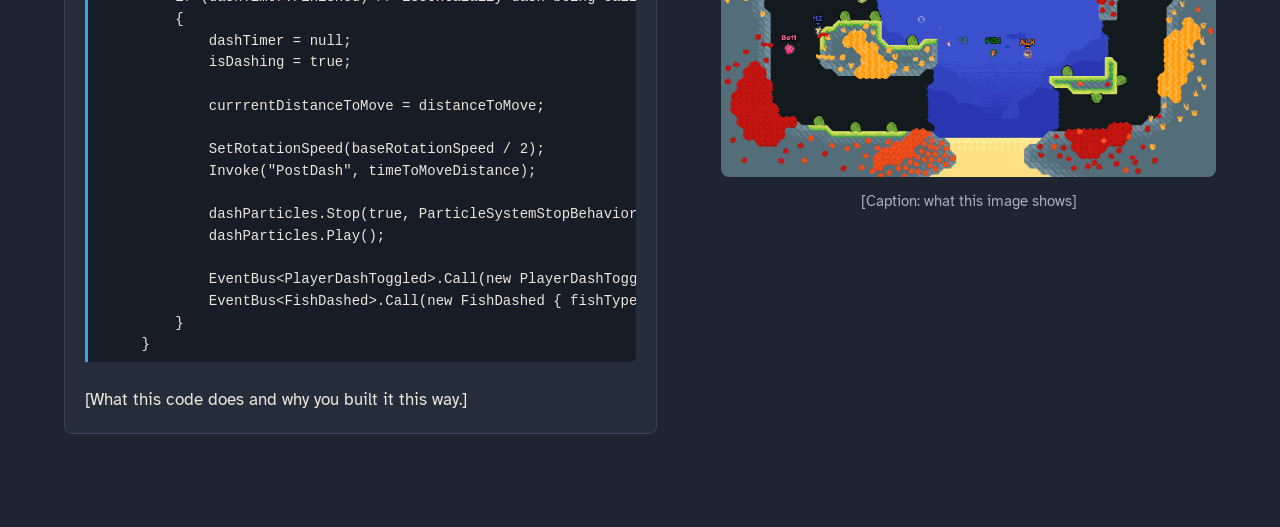
==== commit abd055f4: "Formatting and easy of use changes." ====
--- a/fish-party.html
+++ b/fish-party.html
@@ -10,63 +10,58 @@
   <link rel="stylesheet" href="style.css">
 </head>
 <!-- The color after --game: is this page's accent color. Keep it the same as on the home page. -->
-<body style="--game: #2fa8ec">
+<body style="--game: #2fa8ec" data-page="fish-party">
 
 <!--
-  HOW TO EDIT THIS PAGE
-  - Everything you still need to write is marked [in square brackets]. Replace the
-    brackets and the text inside them with your own words.
+  HOW THIS PAGE WORKS
+  - The WRITING is not in this file. The preface, every description, every caption,
+    every section heading and every tab label are in game-text.js. Edit them there.
+  - This file holds the page's structure, its code samples and its images.
   - Each part of the page sits under a banner made of ===== lines.
-  - Each SECTION has a heading, a description, a CODE SELECTOR and one image.
-    The image sits beside the code, level with its middle.
-  - A CODE SELECTOR shows one OPTION at a time, picked with buttons. Each OPTION has
-    a button label (data-name), a file name, its code, and its own description.
   - Code goes between the two "script" lines. Paste it exactly as it is in Unity;
     you don't need to change any < or > characters.
-  - To add a paragraph, copy a whole <p> ... </p> block and paste it underneath.
-  - To add an option, copy a whole OPTION block. To remove one, delete its block.
+  - To add an option, copy a whole OPTION block here, give it the next number in
+    both data-text attributes, and add a matching OPTION entry in game-text.js.
 -->
 
 <!-- ==============================================================
-     TOP OF PAGE: back button and title
+     TOP OF PAGE: back button, title, preface, title screen image
      ============================================================== -->
 <nav class="detail-top">
   <a class="back" href="index.html#fish-party">&larr; Back to all games</a>
 </nav>
 
 <header class="detail-title">
-  <h1><img class="title-art" width="300" src="media/fish-party-title.png" alt="Fish Party"></h1>
+  <div class="hero-text">
+    <h1><img class="title-art" width="300" src="media/fish-party-title.png" alt="Fish Party"></h1>
+    <!-- preface: game-text.js, PREFACE -->
+    <div class="preface copy" data-text="preface"></div>
+  </div>
+
+  <!-- TITLE SCREEN: put the file in the media folder as fish-party-titlescreen.png
+       (if it isn't a .png, change the ending in both places below) -->
+  <figure class="media hero-shot" data-file="media/fish-party-titlescreen.png">
+    <img src="media/fish-party-titlescreen.png" alt="Fish Party title screen" onerror="this.parentNode.classList.add('missing'); this.remove()">
+  </figure>
 </header>
 
 <main class="detail">
-  <!-- ==============================================================
-       PREFACE: your short intro to the project
-       ============================================================== -->
-    <p class="preface">
-      Fish Party is FunRug Studio's second game, slated to release in March. It's a large capacity, single button, local multiplayer game, with plans of online play as well. Our first game, MAGE, had a long development and learning process, and in comparison, Fish Party is a much more focused, better executed project.
-    </p>
 
   <!-- ==============================================================
        SECTION 1: Twelve separate inputs, bots included
        ============================================================== -->
   <section class="part">
   <div class="part-text">
-
-    <!-- Heading -->
-    <h2>Twelve separate inputs, bots included</h2>
-
-    <!-- Your description -->
-    <p>
-      Each player gets one button. That button is how you move, how you dash, how you ready up, and change your name. An input system was required that could work for up to 12 players, be efficient, and allow for the addition of bots, and eventual online players. I decided to decouple the player input from the overall list of all fish, allowing bots and online players to own the same type of slot, and not mess with local input management.
-    </p>
-
+    <!-- heading and description: game-text.js, SECTION 1 -->
+    <h2 data-text="s1.title">Twelve separate inputs, bots included</h2>
+    <div class="copy" data-text="s1"></div>
   </div>
 
-    <!-- CODE SELECTOR: one OPTION per button -->
+    <!-- CODE SELECTOR: one OPTION per tab -->
     <div class="code-tabs">
 
       <!-- ---------- OPTION 1: Setting up players ---------- -->
-      <div class="tab" data-name="Setting up players">
+      <div class="tab" data-name="Setting up players" data-text-label="s1.o1.title">
         <p class="code-file">PlayerHandler.cs</p>
 <script type="text/plain" class="code">
 // Setting up players
@@ -106,13 +101,12 @@
     }
 }
 </script>
-        <p>
-          In the playerHandler, each local player creates a dictionary key on creation, comprised of their device ID and control path. This allows lookup times for all local inputs to be O(1), making sure that even with the maximum 12 players, efficiency is guaranteed.
-        </p>
+        <!-- description: game-text.js, SECTION 1, OPTION 1 -->
+        <div class="copy" data-text="s1.o1"></div>
       </div>
 
       <!-- ---------- OPTION 2: Reading input ---------- -->
-      <div class="tab" data-name="Reading input">
+      <div class="tab" data-name="Reading input" data-text-label="s1.o2.title">
         <p class="code-file">PlayerHandler.cs</p>
 <script type="text/plain" class="code">
 // Activating player input 
@@ -124,13 +118,12 @@
     EventBus<LocalButtonPressed>.Call(new LocalButtonPressed { playerIndex = playerIndex });
 }
 </script>
-        <p>
-          [What this function does and why you built it this way.]
-        </p>
+        <!-- description: game-text.js, SECTION 1, OPTION 2 -->
+        <div class="copy" data-text="s1.o2"></div>
       </div>
 
       <!-- ---------- OPTION 3: Reaching the fish ---------- -->
-      <div class="tab" data-name="Reaching the fish">
+      <div class="tab" data-name="Reaching the fish" data-text-label="s1.o3.title">
         <p class="code-file">FishController.cs</p>
 <script type="text/plain" class="code">
 private void OnEnable()
@@ -150,22 +143,20 @@
 
 public void FlipRotation() { if(fishMovement.GetCanMove()) fishMovement.FlipRotation(); }
 </script>
-        <p>
-          [What this code does and why you built it this way.]
-        </p>
+        <!-- description: game-text.js, SECTION 1, OPTION 3 -->
+        <div class="copy" data-text="s1.o3"></div>
       </div>
 
     </div>
 
   <!-- THIS SECTION'S IMAGE: put the file in the media folder as fish-party-1.png
-       (if it isn't a .png, change the ending in both places below) -->
+       (if it isn't a .png, change the ending in both places below).
+       Its caption: game-text.js, SECTION 1, CAPTION -->
   <figure class="shot">
     <div class="media" data-file="media/fish-party-1.png">
       <img src="media/fish-party-1.png" alt="Fish Party character joining screen" onerror="this.parentNode.classList.add('missing'); this.remove()">
     </div>
-    <figcaption>
-      [Caption: the character joining screen]
-    </figcaption>
+    <figcaption data-text="s1.caption"></figcaption>
   </figure>
   </section>
 
@@ -174,22 +165,16 @@
        ============================================================== -->
   <section class="part">
   <div class="part-text">
-
-    <!-- Heading -->
-    <h2>The bots</h2>
-
-    <!-- Your description -->
-    <p>
-      The bots in Fish Party have an array of 18 floats in a circle around them. They analyze the surrounding area around them, depending on their goals and fears, and score those directions. Each score spreads to the entire circle, diminishing along the way. Any spotted walls close enough will set that direction to negative 5. This setup automatically lets fish navigate around walls, as the leaking high point values will point the correct path around the wall.
-    </p>
-
+    <!-- heading and description: game-text.js, SECTION 2 -->
+    <h2 data-text="s2.title">The bots</h2>
+    <div class="copy" data-text="s2"></div>
   </div>
 
-    <!-- CODE SELECTOR: one OPTION per button -->
+    <!-- CODE SELECTOR: one OPTION per tab -->
     <div class="code-tabs">
 
       <!-- ---------- OPTION 1: The scoring loop ---------- -->
-      <div class="tab" data-name="The scoring loop">
+      <div class="tab" data-name="The scoring loop" data-text-label="s2.o1.title">
         <p class="code-file">BotScript.cs</p>
 <script type="text/plain" class="code">
 private void Update()
@@ -238,13 +223,12 @@
     DebugStats();
 }
 </script>
-        <p>
-          [What this function does and why you built it this way.]
-        </p>
+        <!-- description: game-text.js, SECTION 2, OPTION 1 -->
+        <div class="copy" data-text="s2.o1"></div>
       </div>
 
       <!-- ---------- OPTION 2: Scoring a target ---------- -->
-      <div class="tab" data-name="Scoring a target">
+      <div class="tab" data-name="Scoring a target" data-text-label="s2.o2.title">
         <p class="code-file">BotScript.cs</p>
 <script type="text/plain" class="code">
 private void UpdateCircleByPrey(HashSet<FishController> goalControllers)
@@ -286,13 +270,12 @@
     circleScores[(positionInCircle + half) % circleArraySize] += pointAmount / (half + 1); 
 }
 </script>
-        <p>
-          [What this code does and why you built it this way.]
-        </p>
+        <!-- description: game-text.js, SECTION 2, OPTION 2 -->
+        <div class="copy" data-text="s2.o2"></div>
       </div>
 
       <!-- ---------- OPTION 3: Avoiding walls ---------- -->
-      <div class="tab" data-name="Avoiding walls">
+      <div class="tab" data-name="Avoiding walls" data-text-label="s2.o3.title">
         <p class="code-file">BotScript.cs</p>
 <script type="text/plain" class="code">
 private void SpotWalls()
@@ -312,13 +295,12 @@
     }
 }
 </script>
-        <p>
-          [What this function does and why you built it this way.]
-        </p>
+        <!-- description: game-text.js, SECTION 2, OPTION 3 -->
+        <div class="copy" data-text="s2.o3"></div>
       </div>
 
       <!-- ---------- OPTION 4: Picking a course ---------- -->
-      <div class="tab" data-name="Picking a course">
+      <div class="tab" data-name="Picking a course" data-text-label="s2.o4.title">
         <p class="code-file">BotScript.cs</p>
 <script type="text/plain" class="code">
 private int DetermineCourse()
@@ -399,13 +381,12 @@
     }
 }
 </script>
-        <p>
-          [What this code does and why you built it this way.]
-        </p>
+        <!-- description: game-text.js, SECTION 2, OPTION 4 -->
+        <div class="copy" data-text="s2.o4"></div>
       </div>
 
       <!-- ---------- OPTION 5: Dash decisions ---------- -->
-      <div class="tab" data-name="Dash decisions">
+      <div class="tab" data-name="Dash decisions" data-text-label="s2.o5.title">
         <p class="code-file">BotScript.cs</p>
 <script type="text/plain" class="code">
 private void GoalDetermineDash(Vector3 goalPos)
@@ -428,22 +409,20 @@
     if (distance < minDangerDashDistance && angle < 40f) Dash();
 }
 </script>
-        <p>
-          [What this function does and why you built it this way.]
-        </p>
+        <!-- description: game-text.js, SECTION 2, OPTION 5 -->
+        <div class="copy" data-text="s2.o5"></div>
       </div>
 
     </div>
 
   <!-- THIS SECTION'S IMAGE: put the file in the media folder as fish-party-2.png
-       (if it isn't a .png, change the ending in both places below) -->
+       (if it isn't a .png, change the ending in both places below).
+       Its caption: game-text.js, SECTION 2, CAPTION -->
   <figure class="shot">
     <div class="media" data-file="media/fish-party-2.png">
       <img src="media/fish-party-2.png" alt="Fish Party bot debug visuals" onerror="this.parentNode.classList.add('missing'); this.remove()">
     </div>
-    <figcaption>
-      [Caption: the bots' debug visuals]
-    </figcaption>
+    <figcaption data-text="s2.caption"></figcaption>
   </figure>
   </section>
 
@@ -452,22 +431,16 @@
        ============================================================== -->
   <section class="part">
   <div class="part-text">
-
-    <!-- Heading -->
-    <h2>Game feel</h2>
-
-    <!-- Your description -->
-    <p>
-      [What you did to make a one-button fish feel good to control and to watch.]
-    </p>
-
+    <!-- heading and description: game-text.js, SECTION 3 -->
+    <h2 data-text="s3.title">Game feel</h2>
+    <div class="copy" data-text="s3"></div>
   </div>
 
-    <!-- CODE SELECTOR: one OPTION per button -->
+    <!-- CODE SELECTOR: one OPTION per tab -->
     <div class="code-tabs">
 
       <!-- ---------- OPTION 1: The dash ---------- -->
-      <div class="tab" data-name="The dash">
+      <div class="tab" data-name="The dash" data-text-label="s3.o1.title">
         <p class="code-file">FishMovement.cs</p>
 <script type="text/plain" class="code">
 private void Update()
@@ -521,13 +494,12 @@
     dashCooldownTimer = new Timer(dashCooldown);
 }
 </script>
-        <p>
-          [What this code does and why you built it this way.]
-        </p>
+        <!-- description: game-text.js, SECTION 3, OPTION 1 -->
+        <div class="copy" data-text="s3.o1"></div>
       </div>
 
       <!-- ---------- OPTION 2: Wall collision ---------- -->
-      <div class="tab" data-name="Wall collision">
+      <div class="tab" data-name="Wall collision" data-text-label="s3.o2.title">
         <p class="code-file">FishController.cs</p>
 <script type="text/plain" class="code">
 // Squish checking
@@ -592,13 +564,12 @@
     }
 }
 </script>
-        <p>
-          [What this code does and why you built it this way.]
-        </p>
+        <!-- description: game-text.js, SECTION 3, OPTION 2 -->
+        <div class="copy" data-text="s3.o2"></div>
       </div>
 
       <!-- ---------- OPTION 3: Particles ---------- -->
-      <div class="tab" data-name="Particles">
+      <div class="tab" data-name="Particles" data-text-label="s3.o3.title">
         <p class="code-file">FishMovement.cs</p>
 <script type="text/plain" class="code">
 // Particle Related
@@ -644,13 +615,12 @@
     }
 }
 </script>
-        <p>
-          [What this code does and why you built it this way.]
-        </p>
+        <!-- description: game-text.js, SECTION 3, OPTION 3 -->
+        <div class="copy" data-text="s3.o3"></div>
       </div>
 
       <!-- ---------- OPTION 4: Point tracers ---------- -->
-      <div class="tab" data-name="Point tracers">
+      <div class="tab" data-name="Point tracers" data-text-label="s3.o4.title">
         <p class="code-file">PointTracerScript.cs</p>
 <script type="text/plain" class="code">
 // Stats
@@ -689,13 +659,12 @@
     }
 }
 </script>
-        <p>
-          [What this code does and why you built it this way.]
-        </p>
+        <!-- description: game-text.js, SECTION 3, OPTION 4 -->
+        <div class="copy" data-text="s3.o4"></div>
       </div>
 
       <!-- ---------- OPTION 5: Hit stop ---------- -->
-      <div class="tab" data-name="Hit stop">
+      <div class="tab" data-name="Hit stop" data-text-label="s3.o5.title">
         <p class="code-file">FishController.cs</p>
 <script type="text/plain" class="code">
 public void HitStop() { StartCoroutine(HitStopCo()); }
@@ -709,13 +678,12 @@
     fishMovement.SetCanMove(true, isHitStop: true);
 }
 </script>
-        <p>
-          [What this code does and why you built it this way.]
-        </p>
+        <!-- description: game-text.js, SECTION 3, OPTION 5 -->
+        <div class="copy" data-text="s3.o5"></div>
       </div>
 
       <!-- ---------- OPTION 6: Background fish ---------- -->
-      <div class="tab" data-name="Background fish">
+      <div class="tab" data-name="Background fish" data-text-label="s3.o6.title">
         <p class="code-file">BackgroundFishHandler.cs</p>
 <script type="text/plain" class="code">
 private void TweenRotUp()
@@ -786,27 +754,26 @@
     }
 }
 </script>
-        <p>
-          [What this code does and why you built it this way.]
-        </p>
+        <!-- description: game-text.js, SECTION 3, OPTION 6 -->
+        <div class="copy" data-text="s3.o6"></div>
       </div>
 
     </div>
 
   <!-- THIS SECTION'S IMAGE: put the file in the media folder as fish-party-3.png
-       (if it isn't a .png, change the ending in both places below) -->
+       (if it isn't a .png, change the ending in both places below).
+       Its caption: game-text.js, SECTION 3, CAPTION -->
   <figure class="shot">
     <div class="media" data-file="media/fish-party-3.png">
       <img src="media/fish-party-3.png" alt="Fish Party game feel" onerror="this.parentNode.classList.add('missing'); this.remove()">
     </div>
-    <figcaption>
-      [Caption: what this image shows]
-    </figcaption>
+    <figcaption data-text="s3.caption"></figcaption>
   </figure>
   </section>
 
 </main>
 
+<script src="game-text.js"></script>
 <script src="code.js"></script>
 </body>
 </html>
--- a/style.css
+++ b/style.css
@@ -329,19 +329,49 @@
   max-height: 34rem;  /* long functions scroll inside the box, so the page stays short */
   overflow: auto;
 }
-.code-tabs .tab > p:last-child { margin-bottom: 0.75rem; }
+.code-tabs .tab > .copy { margin-bottom: 0.75rem; }
 
 /* ---------- Game page layout ---------- */
 body:has(> .detail) { padding: 0 var(--pad-x) var(--pad-y); }
 body:has(> .detail) .detail-top { padding: 1.5rem 0 0; }
-body:has(> .detail) .detail-title { padding: clamp(2rem, 5vw, 3.5rem) 0 0; max-width: 62rem; }
+/* Top of a game page: title and preface on the left, title screen on the right */
+body:has(> .detail) .detail-title {
+  display: grid;
+  grid-template-columns: minmax(0, 6fr) minmax(0, 5fr);
+  column-gap: clamp(2rem, 5vw, 4.5rem);
+  align-items: center;
+  padding: clamp(2rem, 5vw, 3.5rem) 0 0;
+  max-width: none;
+}
+.hero-text .title-art { margin-bottom: 1.75rem; }
+.hero-shot {
+  aspect-ratio: auto;
+  background: none;
+  overflow: visible;
+  display: flex;
+  justify-content: center;
+}
+.hero-shot img {
+  width: auto;
+  height: auto;
+  max-width: 100%;
+  max-height: 26rem;
+  object-fit: contain;
+  border-radius: 8px;
+}
+.hero-shot.missing { aspect-ratio: 16 / 9; background: #171c26; }
 body:has(> .detail) .detail { display: block; padding: clamp(2rem, 5vw, 3.5rem) 0 0; }
 
-/* The preface paragraph at the top of a game page */
-.detail .preface {
+/* Text filled in from game-text.js */
+.preface p {
   font-size: 1.15rem;
-  margin-bottom: 0;
-}
+  max-width: 62ch;
+  margin: 0 0 1rem;
+  color: var(--text);
+}
+.copy > p:last-child { margin-bottom: 0; }
+.part-text .copy { margin-bottom: 0.25rem; }
+.missing-text { color: #ff8f85; font-family: ui-monospace, Consolas, monospace; font-size: 0.85rem; }
 
 /* One section: heading and description on top, then the code selector on the
    left with that section's image beside it */
@@ -394,6 +424,7 @@
 /* ---------- Phones and narrow windows ---------- */
 @media (max-width: 820px) {
   .intro, .game, .part { grid-template-columns: minmax(0, 1fr); }
+  body:has(> .detail) .detail-title { grid-template-columns: minmax(0, 1fr); row-gap: 1.5rem; }
   .studio { align-items: flex-start; text-align: left; }
   .game .media { order: -1; } /* GIF above the text on small screens */
   .part > .code-tabs, .part > .shot,
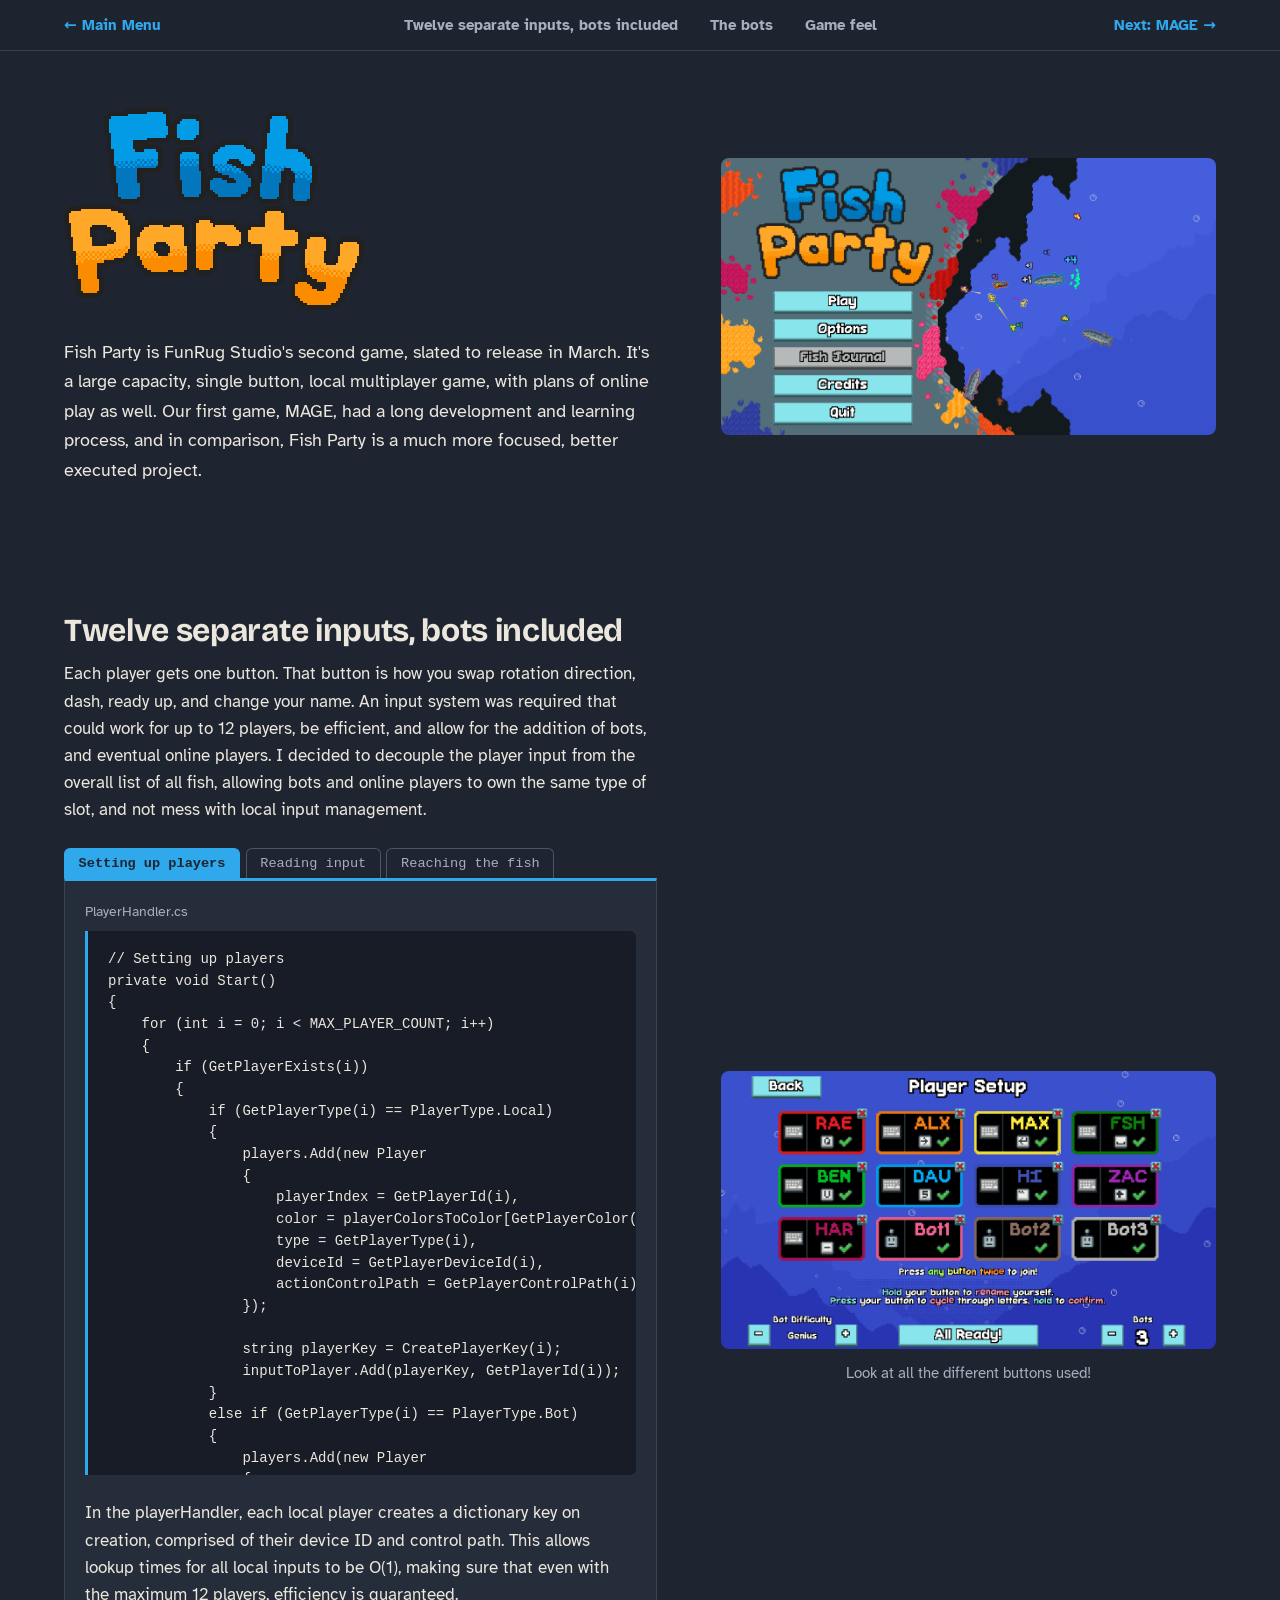
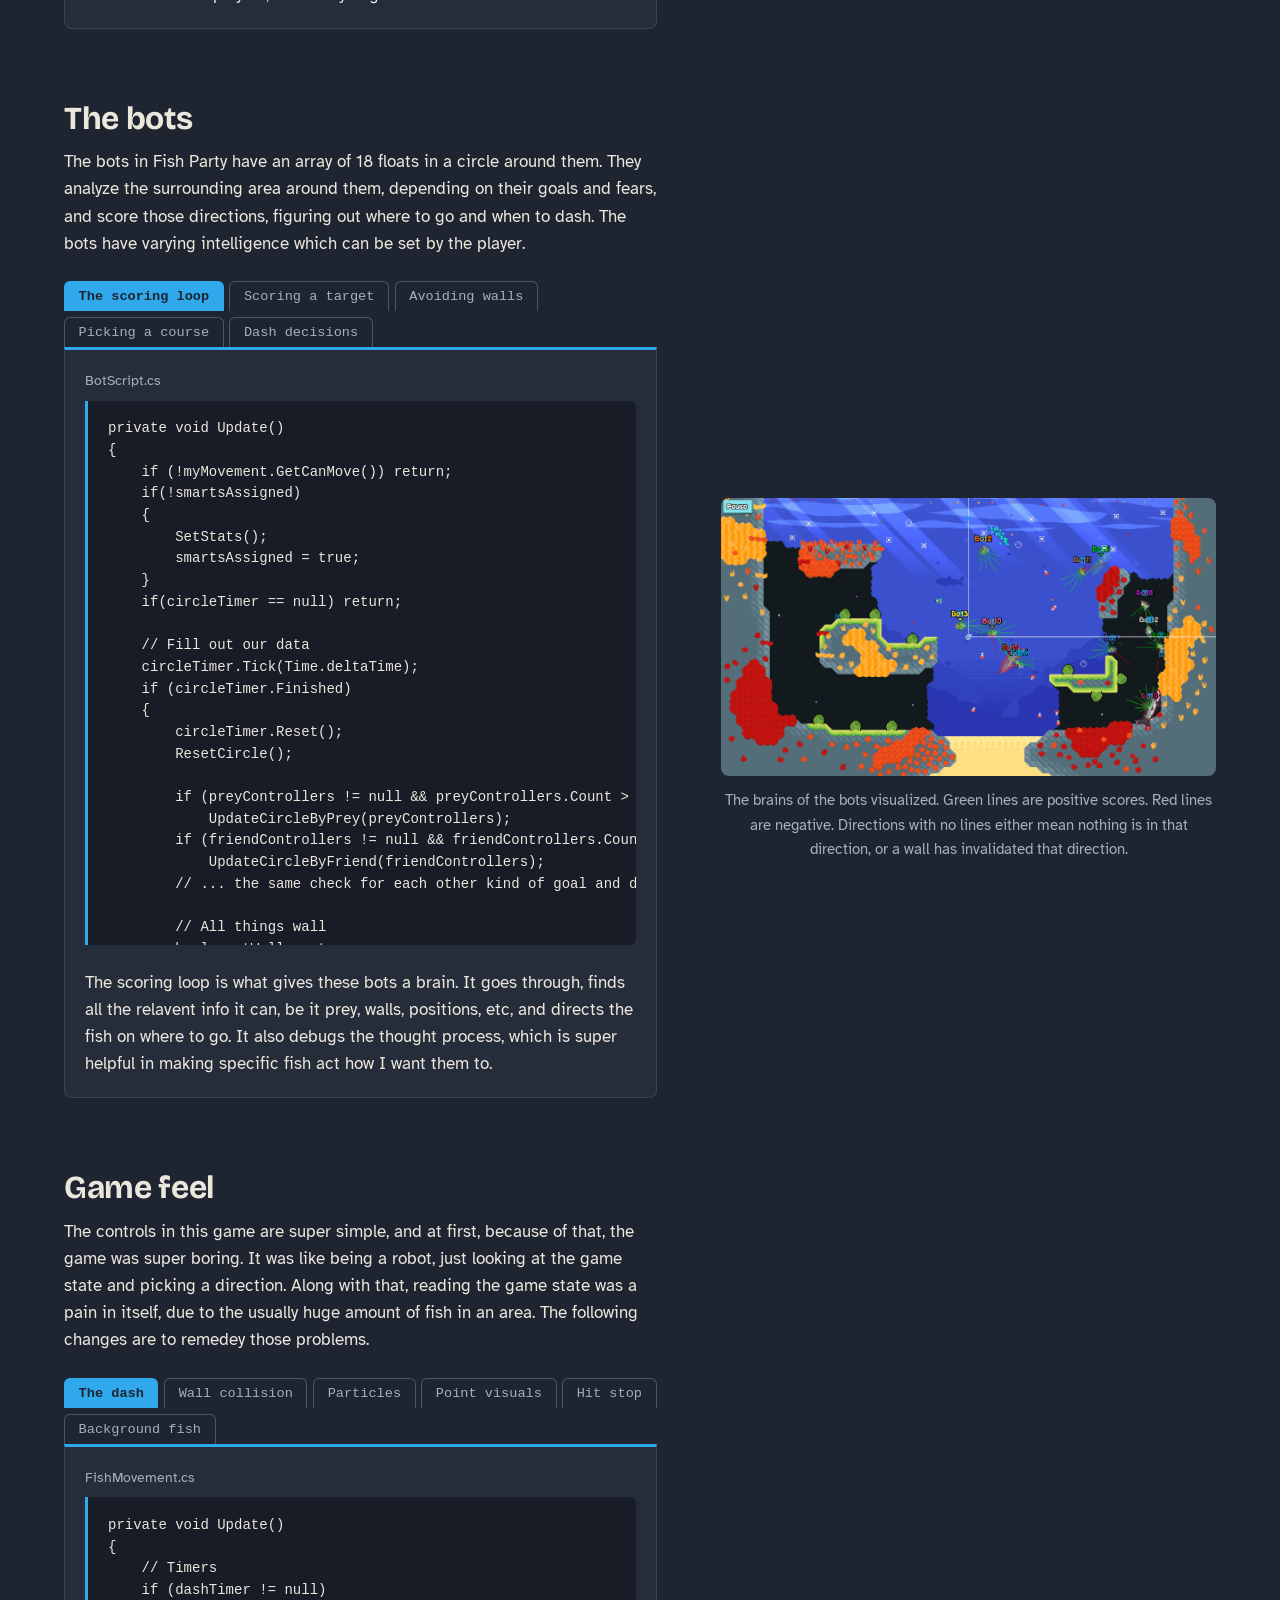
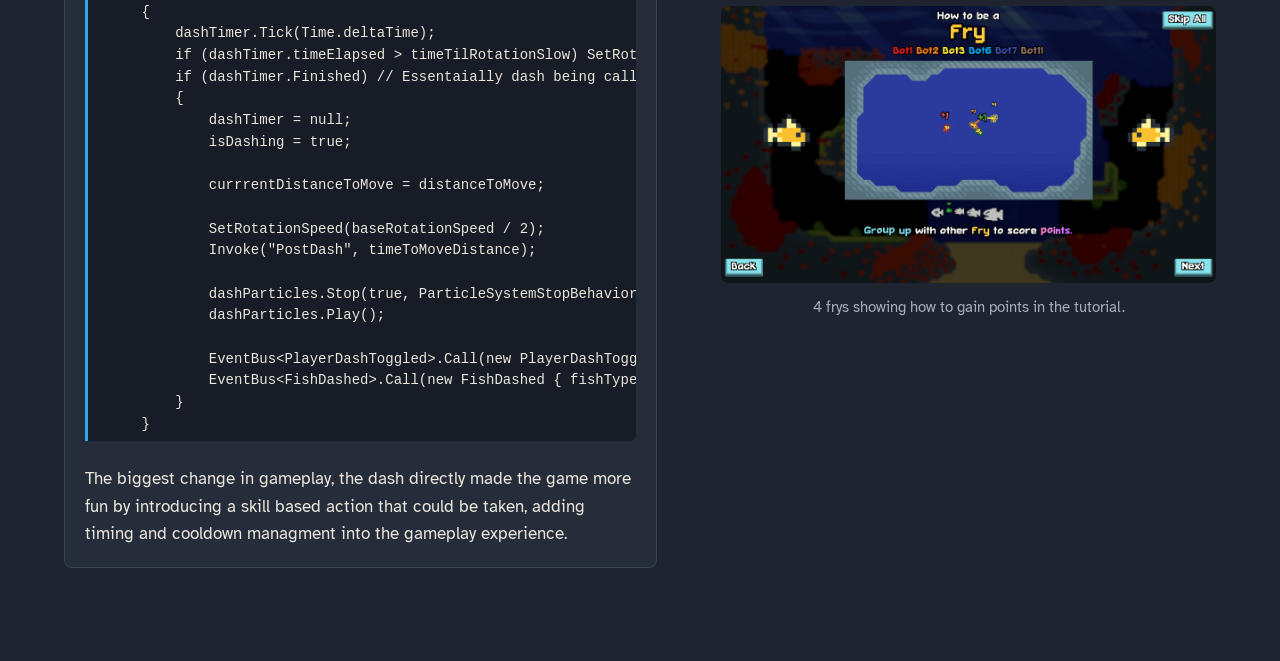
==== commit e37a894d: "Fish party text should be done." ====
--- a/fish-party.html
+++ b/fish-party.html
@@ -7,7 +7,7 @@
   <link rel="preconnect" href="https://fonts.googleapis.com">
   <link rel="preconnect" href="https://fonts.gstatic.com" crossorigin>
   <link href="https://fonts.googleapis.com/css2?family=Atkinson+Hyperlegible:wght@400;700&family=Bricolage+Grotesque:wght@500;700&display=swap" rel="stylesheet">
-  <link rel="stylesheet" href="style.css">
+  <link rel="stylesheet" href="style.css?v=5">
 </head>
 <!-- The color after --game: is this page's accent color. Keep it the same as on the home page. -->
 <body style="--game: #2fa8ec" data-page="fish-party">
@@ -621,6 +621,32 @@
 
       <!-- ---------- OPTION 4: Point tracers ---------- -->
       <div class="tab" data-name="Point tracers" data-text-label="s3.o4.title">
+        <p class="code-file">FishController.cs</p>
+<script type="text/plain" class="code">
+private void OnPointGain(PointGain pointData)
+{
+    if (pointData.playerIndex != playerIndex || pointData.pointsGained < 1) return;
+
+    // Point tracer stuff
+    if (pointData.pointPosition != Vector2.zero)
+    {
+        PointTracerScript tracer = Instantiate(pointTracerPrefab, pointData.pointPosition, Quaternion.identity).GetComponent<PointTracerScript>();
+        tracer.Init(this, pointData.pointPosition, playerColor, pointData.pointsGained);
+        return;
+    }
+
+    // Point text stuff 
+    CreatePointVisual(pointData.pointsGained);
+}
+
+public void CreatePointVisual(int points)
+{
+    PointTextScript pointText = Instantiate(pointTextPrefab, gameObject.transform.position, Quaternion.identity).GetComponent<PointTextScript>();
+    pointText.RunAnimation(gameObject.transform.position, points, playerColor);
+
+    EventBus<PointSound>.Call(new PointSound { fishType = fishObject.fishType });
+}
+</script>
         <p class="code-file">PointTracerScript.cs</p>
 <script type="text/plain" class="code">
 // Stats
@@ -657,6 +683,45 @@
         trailRend.DOTime(0, 0.5f).OnComplete(() => { DOTween.Kill(this); Destroy(gameObject);});
         receiver.CreatePointVisual(pointAmount);
     }
+}
+</script>
+        <p class="code-file">PointTextScript.cs</p>
+<script type="text/plain" class="code">
+public void RunAnimation(Vector3 fishPos, int pointAmount, Color color)
+{
+    text.SetText($"+{pointAmount}");
+    float animationLength = 1f;
+    text.SetColorWithFade(Color.Lerp(color, Color.white, 0.25f));
+    text.SetFontSize(12 + (2 * pointAmount));
+    text.transform.rotation = Quaternion.identity;
+
+    Sequence fade = text.DOFade(0, animationLength).SetEase(Ease.InExpo);
+
+    Sequence pop = DOTween.Sequence();
+    pop.Append(text.transform.DOScale(text.transform.localScale * 3.5f, animationLength / 3f).SetEase(Ease.OutBack))
+       .Append(text.transform.DOScale(text.transform.localScale * 2.5f, (animationLength / 3f) * 2).SetEase(Ease.OutBack));
+
+    Sequence shimmy = DOTween.Sequence();
+    shimmy.Append(text.transform.DORotate(new Vector3(0, 0, -14f), 0.07f).SetEase(Ease.OutQuad))
+          .Append(text.transform.DORotate(new Vector3(0, 0, 10f), 0.10f).SetEase(Ease.InOutQuad))
+          .Append(text.transform.DORotate(new Vector3(0, 0, -7f), 0.09f).SetEase(Ease.InOutQuad))
+          .Append(text.transform.DORotate(new Vector3(0, 0, 4f), 0.07f).SetEase(Ease.InOutQuad))
+          .Append(text.transform.DORotate(Vector3.zero, 0.12f).SetEase(Ease.OutBack));
+
+    Vector2 goalPos;
+    if (fishPos.y >= 18.5f)
+    {
+        text.transform.position = fishPos - new Vector3(0, 2);
+        goalPos = (Vector2)text.transform.position - new Vector2(0, 2f);
+    }
+    else
+    {
+        text.transform.position = fishPos + new Vector3(0, 2);
+        goalPos = (Vector2)text.transform.position + new Vector2(0, 2f);
+    }
+
+    text.transform.DOMove(goalPos, animationLength)
+        .OnComplete(() => Destroy(text.gameObject));
 }
 </script>
         <!-- description: game-text.js, SECTION 3, OPTION 4 -->
@@ -774,6 +839,6 @@
 </main>
 
 <script src="game-text.js"></script>
-<script src="code.js"></script>
+<script src="code.js?v=5"></script>
 </body>
 </html>
--- a/style.css
+++ b/style.css
@@ -46,50 +46,115 @@
   letter-spacing: -0.01em;
 }
 
-/* ---------- Intro ---------- */
-.intro {
-  display: grid;
-  grid-template-columns: minmax(0, 6fr) minmax(0, 5fr);
-  gap: clamp(2rem, 5vw, 4.5rem);
+/* ---------- Navigation bar (home page and game pages) ---------- */
+html { scroll-padding-top: 4.5rem; }  /* so a section's heading isn't hidden under the bar */
+.site-nav {
+  position: sticky;
+  top: 0;
+  z-index: 50;
+  display: flex;
   align-items: center;
-  padding: clamp(3.5rem, 9vw, 7rem) var(--pad-x) var(--pad-y);
-}
-.intro h1 {
+  justify-content: space-between;
+  gap: 1rem 2rem;
+  padding: 0.8rem var(--pad-x);
+  background: rgba(30, 36, 48, 0.95);
+  backdrop-filter: blur(8px);
+  border-bottom: 1px solid #364052;
+}
+.site-nav a {
+  color: var(--muted);
+  font-weight: 700;
+  font-size: 0.95rem;
+  text-decoration: none;
+  white-space: nowrap;
+}
+.site-nav a:hover { color: var(--text); }
+.site-nav .nav-name {
+  font-family: var(--display);
+  font-size: 1.2rem;
+  color: var(--text);
+}
+.nav-links {
+  display: flex;
+  gap: clamp(1rem, 2.5vw, 2.25rem);
+}
+
+/* Game pages: main menu on the left, sections in the middle, next project on the right */
+.game-nav {
+  display: grid;
+  grid-template-columns: 1fr auto 1fr;
+}
+.game-nav .nav-home, .game-nav .nav-next { color: var(--game); }
+.game-nav .nav-home:hover, .game-nav .nav-next:hover { color: var(--text); }
+.game-nav .nav-next { justify-self: end; }
+body:has(> .detail) .site-nav { margin: 0 calc(-1 * var(--pad-x)); }
+body.has-nav .detail-top { display: none; }  /* the bar replaces the old back button */
+
+/* ---------- Home page: top, About Me ---------- */
+.hero {
+  padding: clamp(3rem, 8vw, 6rem) var(--pad-x) clamp(2.5rem, 6vw, 4.5rem);
+  text-align: center;
+}
+.hero h1 {
   font-size: clamp(2.5rem, 5vw, 4.5rem);
   font-weight: 700;
 }
-.intro .role {
+.hero .role {
   font-family: var(--display);
   font-size: clamp(1.5rem, 2.8vw, 2.1rem);
   font-weight: 500;
   color: var(--accent);
-  margin: 0.6rem 0 1.5rem;
-}
-.intro-text p {
-  font-size: clamp(1.15rem, 1.5vw, 1.35rem);
-  max-width: 58ch;
+  margin: 0.6rem 0 0;
+}
+.about {
+  padding: var(--pad-y) var(--pad-x);
+  border-top: 1px solid var(--line);
+}
+.about h2, .band h2 { font-size: clamp(1.5rem, 2.6vw, 2rem); }
+
+/* About Me: one centered column */
+.about-col {
+  max-width: 58rem;   /* width of the About Me column */
+  margin: 0 auto;
+}
+.about-col h2 {
+  text-align: center;
+  margin-bottom: clamp(1.5rem, 3vw, 2.25rem);
+}
+.about-col > p {
+  font-size: 1.2rem;
   margin: 0 0 1rem;
 }
-.intro-text .status { color: var(--muted); font-size: clamp(1.05rem, 1.3vw, 1.2rem); }
-
-/* FunRug Studio logo and note */
-.studio {
-  display: flex;
-  flex-direction: column;
+/* The paragraph that should stand out */
+.about-col > .callout {
+  border-left: 4px solid var(--accent);
+  padding: 0.25rem 0 0.25rem 1.25rem;
+  font-size: 1.3rem;
+  margin: 1.5rem 0 2.25rem;
+}
+/* FunRug Studio strip: logo, note, link */
+.studio-strip {
+  display: flex;
   align-items: center;
-  text-align: center;
-  gap: 1.25rem;
-}
-.studio img {
+  gap: 1.5rem;
+  background: var(--bg-alt);
+  border-radius: 12px;
+  padding: 1.25rem 1.5rem;
+}
+.studio-strip img {
   display: block;
-  max-width: 100%;
+  width: 96px;
   height: auto;
   image-rendering: pixelated;
 }
-.studio p {
-  margin: 0;
-  max-width: 40ch;
-  font-size: clamp(1.1rem, 1.4vw, 1.25rem);
+.studio-strip p { margin: 0 0 0.4rem; }
+.studio-strip p:last-child { margin-bottom: 0; }
+.studio-strip .button { flex: none; margin-left: auto; }
+
+/* The "Main Projects" heading above the games */
+.band {
+  padding: clamp(2rem, 4vw, 3rem) var(--pad-x) clamp(1.25rem, 2.5vw, 1.75rem);
+  border-top: 1px solid var(--line);
 }
 
 /* Pixel-art game titles used as headings.
@@ -351,7 +416,7 @@
   display: flex;
   justify-content: center;
 }
-.hero-shot img {
+.hero-shot img, .hero-shot video {
   width: auto;
   height: auto;
   max-width: 100%;
@@ -371,6 +436,12 @@
 }
 .copy > p:last-child { margin-bottom: 0; }
 .part-text .copy { margin-bottom: 0.25rem; }
+[data-text]:empty::before {
+  content: "[Text not loaded. Put game-text.js and the newest code.js in this folder, then press Ctrl+F5.]";
+  color: #ff8f85;
+  font-family: ui-monospace, Consolas, monospace;
+  font-size: 0.85rem;
+}
 .missing-text { color: #ff8f85; font-family: ui-monospace, Consolas, monospace; font-size: 0.85rem; }
 
 /* One section: heading and description on top, then the code selector on the
@@ -411,7 +482,7 @@
   display: flex;
   justify-content: center;
 }
-.shot .media img {
+.shot .media img, .shot .media video {
   width: auto;
   height: auto;
   max-width: 100%;
@@ -423,9 +494,12 @@
 
 /* ---------- Phones and narrow windows ---------- */
 @media (max-width: 820px) {
-  .intro, .game, .part { grid-template-columns: minmax(0, 1fr); }
+  .game, .part { grid-template-columns: minmax(0, 1fr); }
+  .site-nav, .game-nav { display: flex; flex-wrap: wrap; }
+  .nav-links { order: 3; width: 100%; overflow-x: auto; }
   body:has(> .detail) .detail-title { grid-template-columns: minmax(0, 1fr); row-gap: 1.5rem; }
-  .studio { align-items: flex-start; text-align: left; }
+  .studio-strip { flex-wrap: wrap; }
+  .studio-strip .button { margin-left: 0; }
   .game .media { order: -1; } /* GIF above the text on small screens */
   .part > .code-tabs, .part > .shot,
   .part:not(:has(.code-tabs)) > .shot { grid-column: 1; grid-row: auto; }
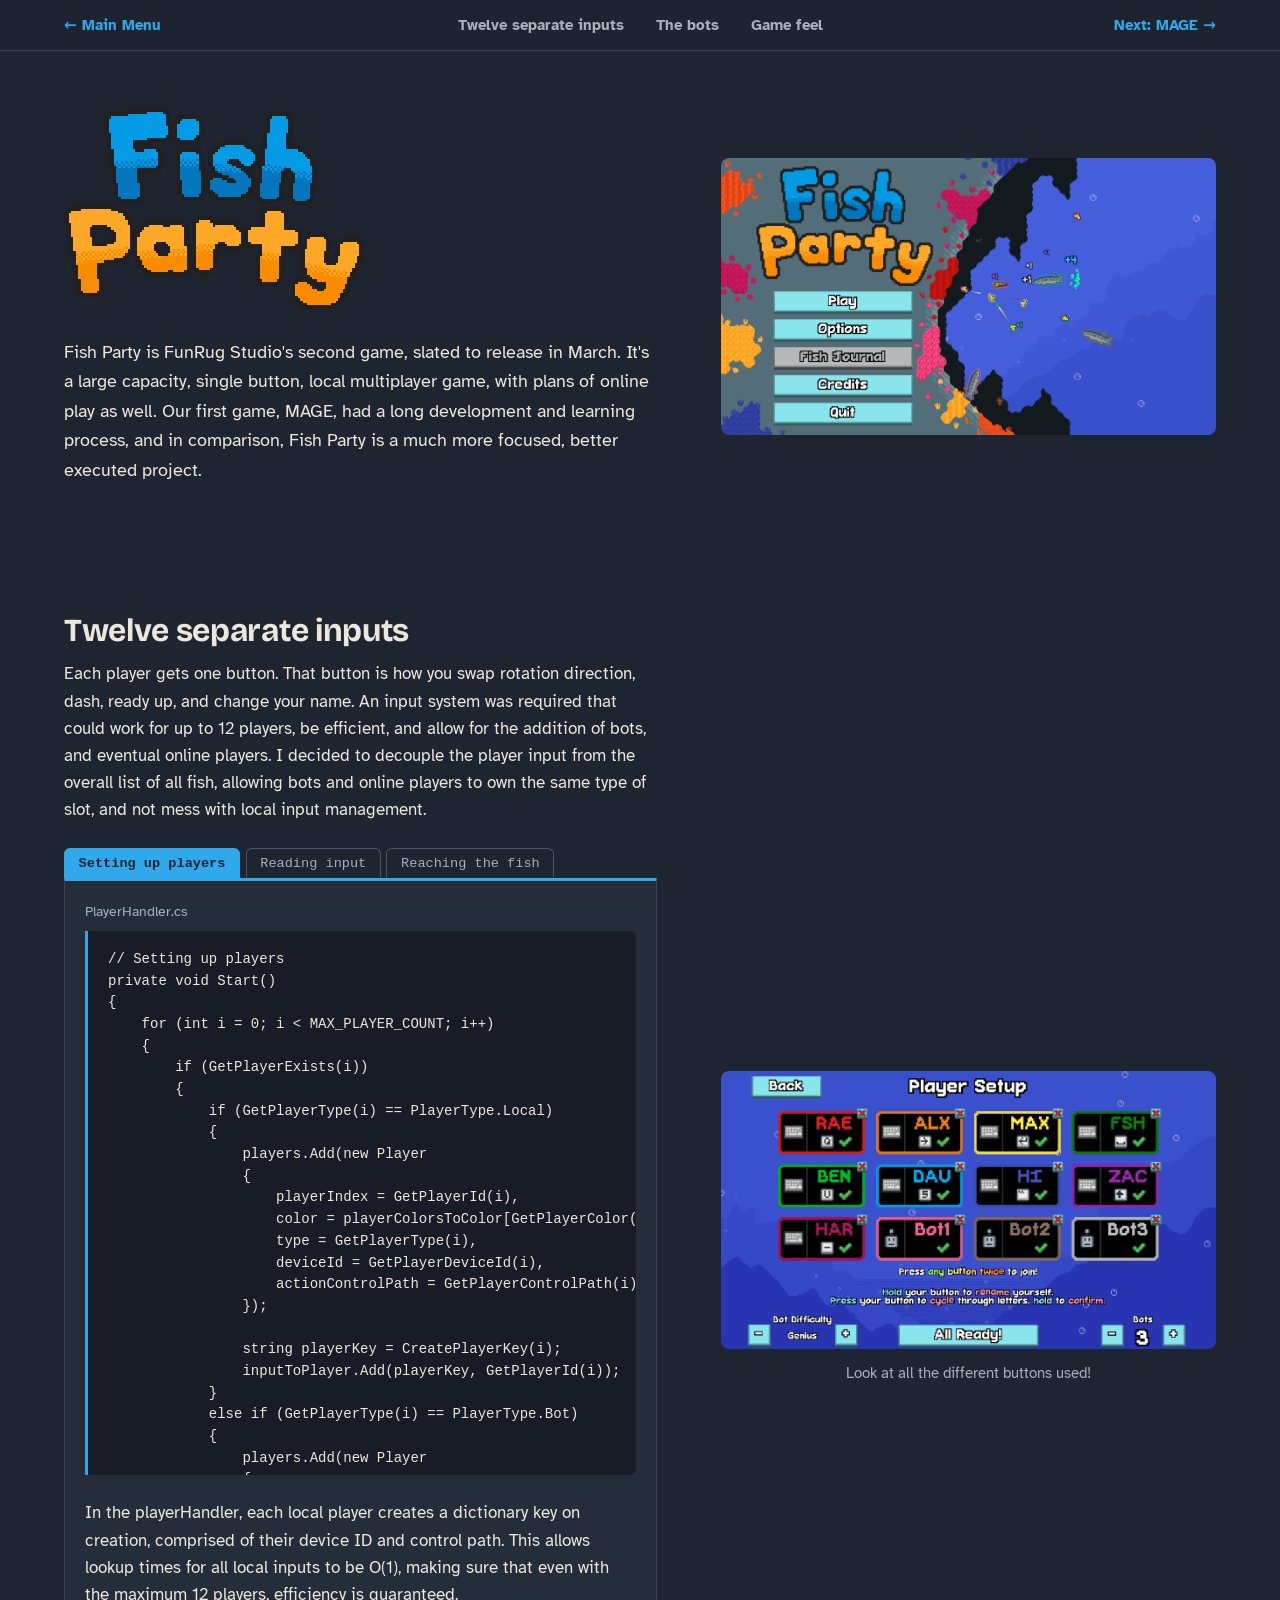
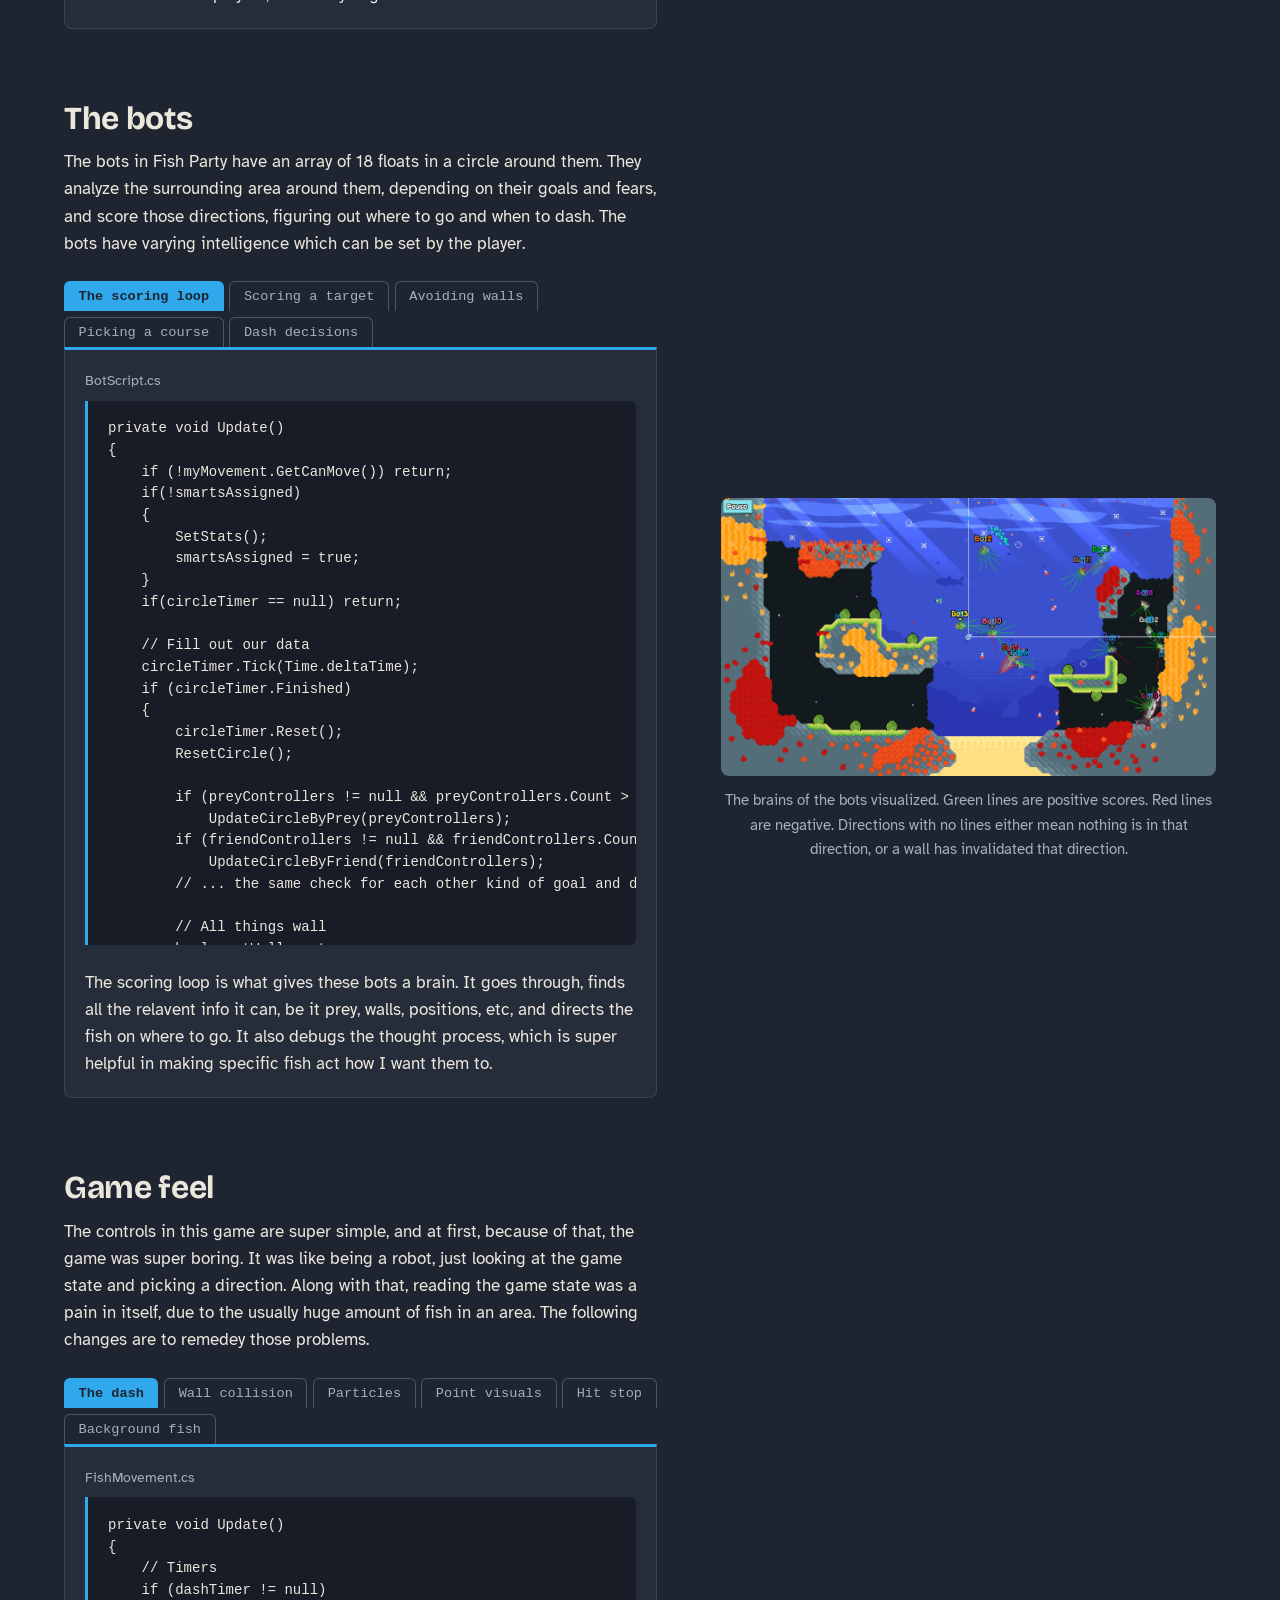
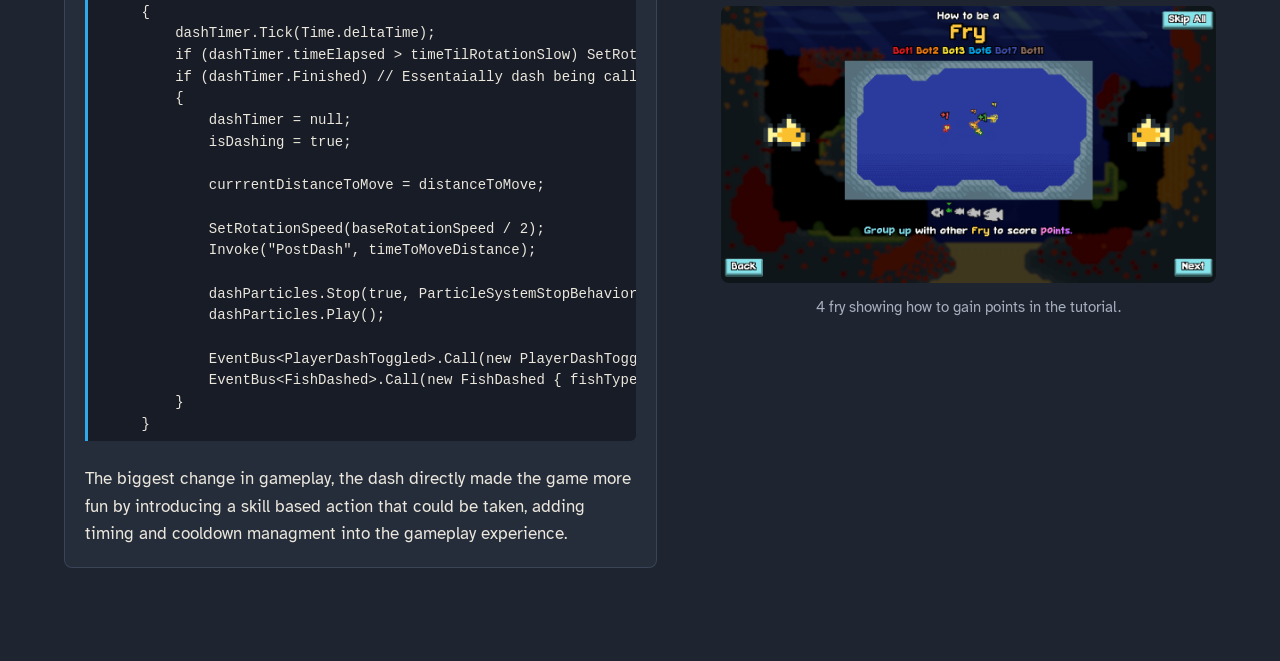
==== commit eeca7e06: "Fixed some fish party text." ====
--- a/fish-party.html
+++ b/fish-party.html
@@ -621,8 +621,10 @@
 
       <!-- ---------- OPTION 4: Point tracers ---------- -->
       <div class="tab" data-name="Point tracers" data-text-label="s3.o4.title">
-        <p class="code-file">FishController.cs</p>
-<script type="text/plain" class="code">
+        <p class="code-file">FishController.cs, PointTracerScript.cs, PointTextScript.cs</p>
+<script type="text/plain" class="code">
+// ---------- FishController.cs ----------
+
 private void OnPointGain(PointGain pointData)
 {
     if (pointData.playerIndex != playerIndex || pointData.pointsGained < 1) return;
@@ -646,9 +648,9 @@
 
     EventBus<PointSound>.Call(new PointSound { fishType = fishObject.fishType });
 }
-</script>
-        <p class="code-file">PointTracerScript.cs</p>
-<script type="text/plain" class="code">
+
+// ---------- PointTracerScript.cs ----------
+
 // Stats
 float speed = 25;
 float accel = 15;
@@ -684,9 +686,9 @@
         receiver.CreatePointVisual(pointAmount);
     }
 }
-</script>
-        <p class="code-file">PointTextScript.cs</p>
-<script type="text/plain" class="code">
+
+// ---------- PointTextScript.cs ----------
+
 public void RunAnimation(Vector3 fishPos, int pointAmount, Color color)
 {
     text.SetText($"+{pointAmount}");
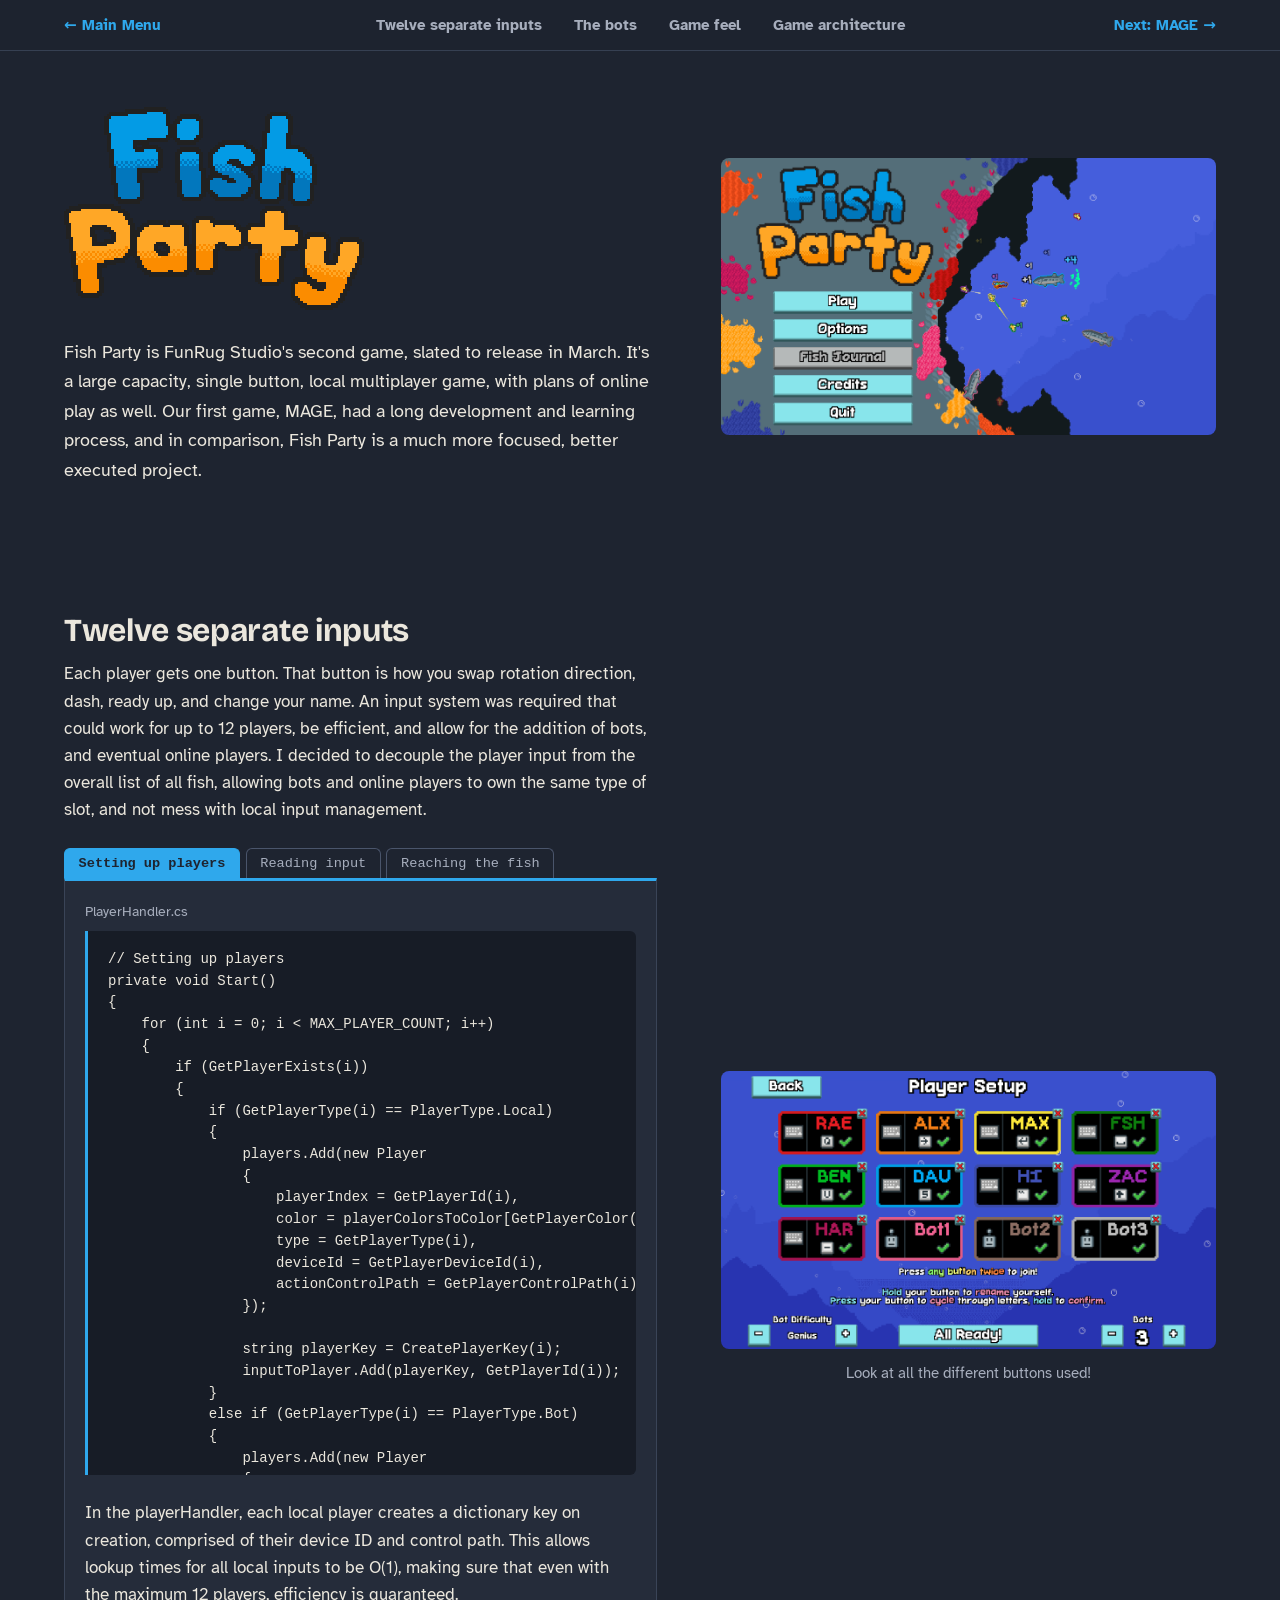
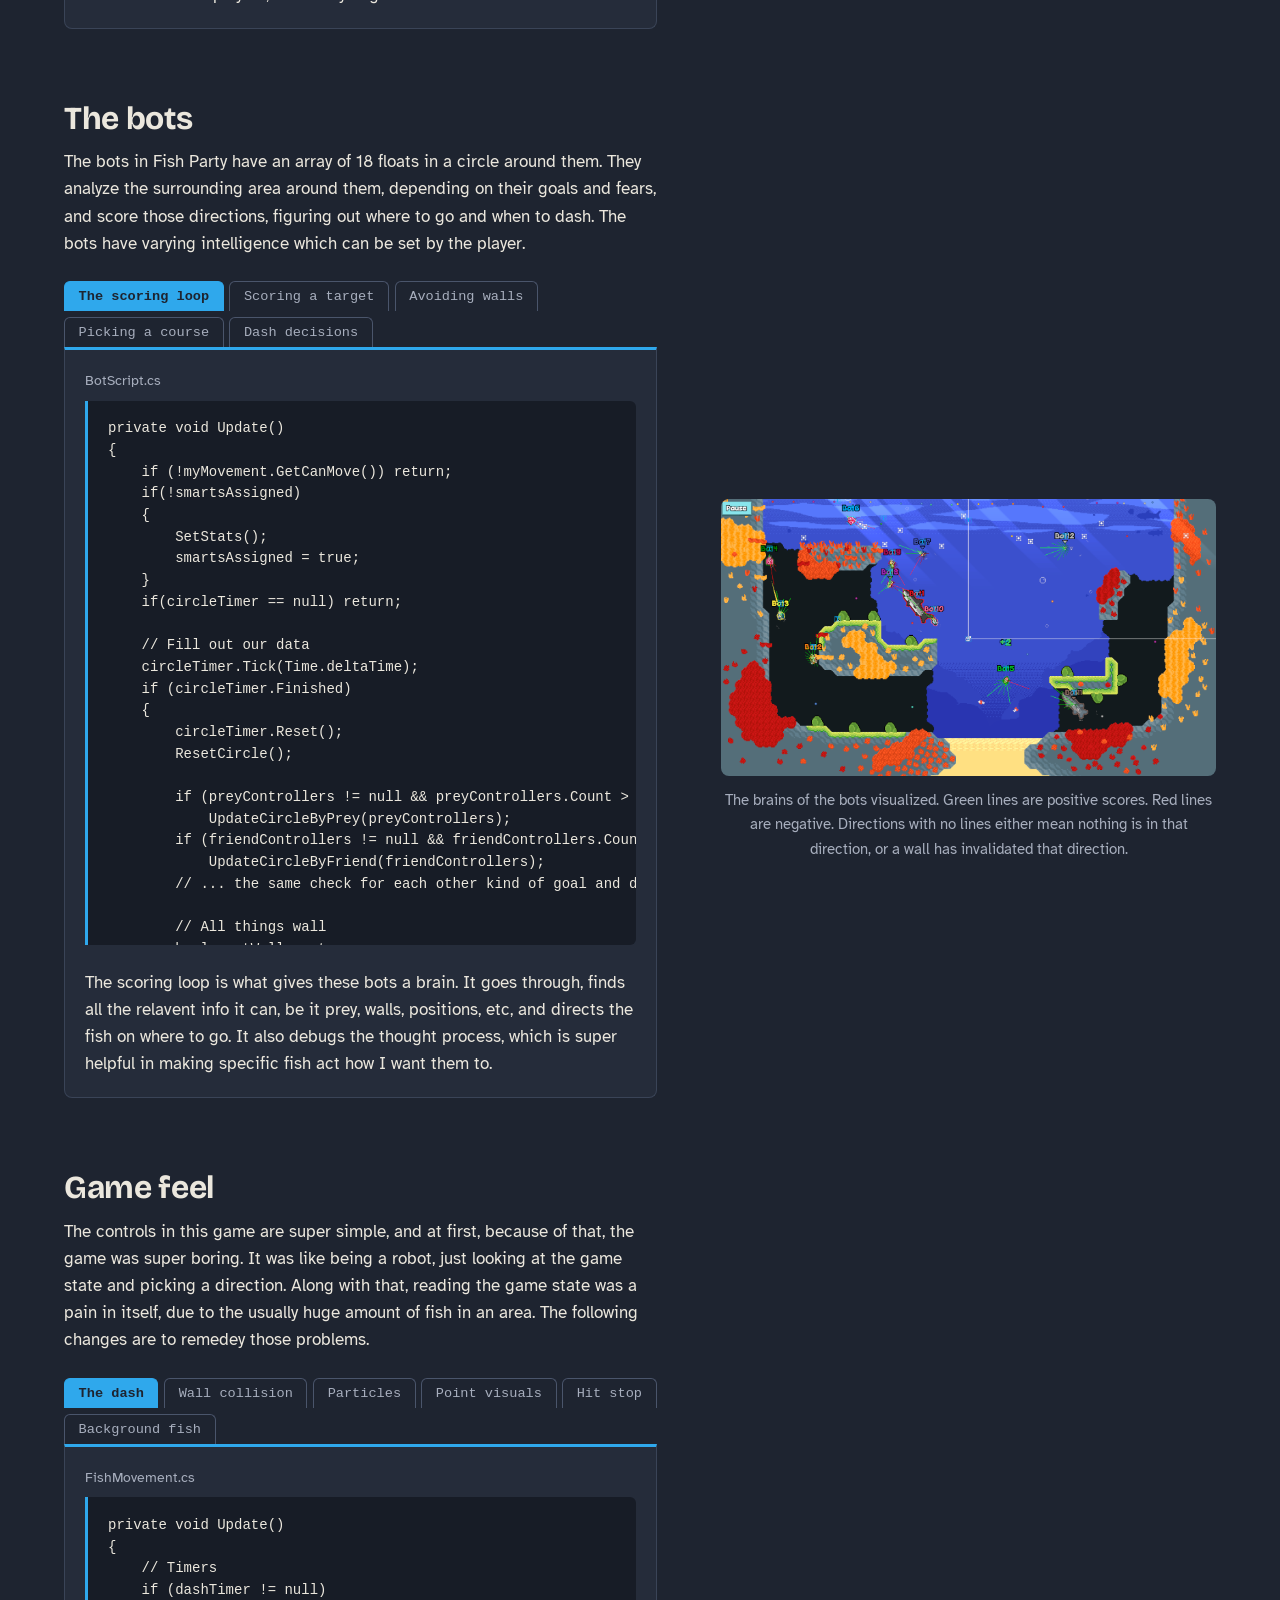
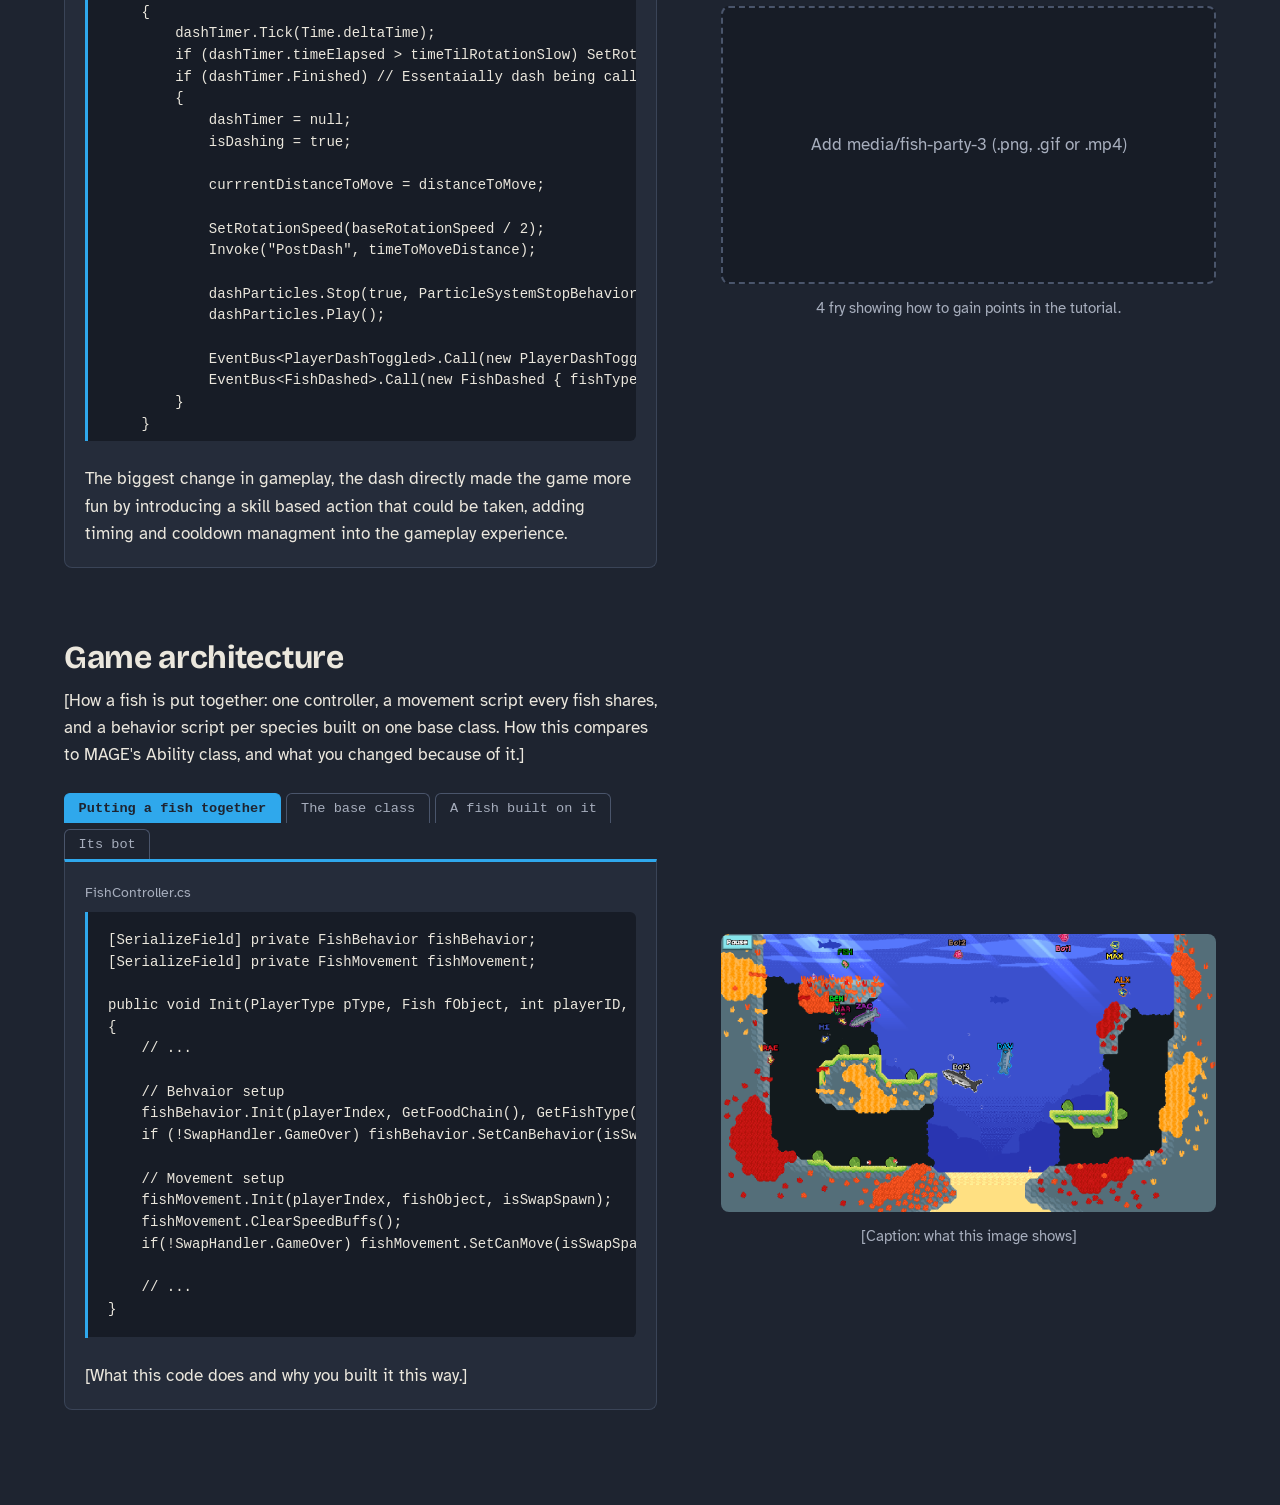
==== commit f2257567: "Added a game architecture section to fish party." ====
--- a/fish-party.html
+++ b/fish-party.html
@@ -838,6 +838,223 @@
   </figure>
   </section>
 
+  <!-- ==============================================================
+       SECTION 4: Game architecture
+       ============================================================== -->
+  <section class="part">
+  <div class="part-text">
+    <!-- heading and description: game-text.js, SECTION 4 -->
+    <h2 data-text="s4.title">Game architecture</h2>
+    <div class="copy" data-text="s4"></div>
+  </div>
+
+    <!-- CODE SELECTOR: one OPTION per tab -->
+    <div class="code-tabs">
+
+      <!-- ---------- OPTION 1: Putting a fish together ---------- -->
+      <div class="tab" data-name="Putting a fish together" data-text-label="s4.o1.title">
+        <p class="code-file">FishController.cs</p>
+<script type="text/plain" class="code">
+[SerializeField] private FishBehavior fishBehavior;
+[SerializeField] private FishMovement fishMovement;
+
+public void Init(PlayerType pType, Fish fObject, int playerID, Color pColor, bool isSwapSpawn, Vector2[] possibleSpawns = null, bool dBot = false)
+{
+    // ...
+
+    // Behvaior setup
+    fishBehavior.Init(playerIndex, GetFoodChain(), GetFishType(), GetPlayerType(), this, fishMovement, dBot: dBot);
+    if (!SwapHandler.GameOver) fishBehavior.SetCanBehavior(isSwapSpawn);
+
+    // Movement setup
+    fishMovement.Init(playerIndex, fishObject, isSwapSpawn);
+    fishMovement.ClearSpeedBuffs();
+    if(!SwapHandler.GameOver) fishMovement.SetCanMove(isSwapSpawn);
+
+    // ...
+}
+</script>
+        <!-- description: game-text.js, SECTION 4, OPTION 1 -->
+        <div class="copy" data-text="s4.o1"></div>
+      </div>
+
+      <!-- ---------- OPTION 2: The base class ---------- -->
+      <div class="tab" data-name="The base class" data-text-label="s4.o2.title">
+        <p class="code-file">FishBehavior.cs</p>
+<script type="text/plain" class="code">
+public abstract class FishBehavior : MonoBehaviour
+{
+    // Data
+    protected int playerIndex;
+    protected int foodChainPos;
+    protected FishData.FishType fishType;
+    protected PlayerData.PlayerType playerType;
+
+    protected bool canBehavior = false;
+    protected bool filledFishLists = false;
+
+    protected float angleCap = 0;
+
+    // References
+    protected FishController fishController;
+    protected FishMovement fishMovement;
+    protected BotScript botScript = null;
+    protected bool demoBot = false;
+
+    // Setup functions
+    public void Init(int pIndex, int fChain, FishData.FishType fType, PlayerData.PlayerType pType, FishController fController, FishMovement fMovement, bool dBot = false)
+    {
+        playerIndex = pIndex;
+        foodChainPos = fChain;
+        fishType = fType;
+        playerType = pType;
+        fishController = fController;
+        fishMovement = fMovement;
+        demoBot = dBot;
+    }
+
+    public void GainPoints(int pointsGained, Vector2 pointPos = default)
+    {
+        if (playerIndex == -1 || playerIndex >= PlayerData.MAX_PLAYER_AND_DEMO_BOT_COUNT) return;
+
+        EventBus<PointGain>.Call(new PointGain
+        {
+            playerIndex = playerIndex,
+            fishType = fishType,
+            pointsGained = pointsGained,
+            pointPosition = pointPos
+        });
+    }
+
+    public virtual void OnAllFishSpawned() { }
+
+    public void SetCanBehavior(bool status)
+    {
+        canBehavior = status;
+        OnSetBehavior(canBehavior);
+    }
+
+    protected virtual void OnSetBehavior(bool status) { }
+
+    public bool GetCanBehavior() { return canBehavior; }
+    public int GetFoodChain() { return foodChainPos; }
+    public FishMovement GetFishMovement() { return fishMovement; }
+    public BotScript GetBotScript() { return botScript; }
+    public bool IsDemoBot() { return playerIndex >= PlayerData.MAX_PLAYER_COUNT; }
+}
+</script>
+        <!-- description: game-text.js, SECTION 4, OPTION 2 -->
+        <div class="copy" data-text="s4.o2"></div>
+      </div>
+
+      <!-- ---------- OPTION 3: A fish built on it ---------- -->
+      <div class="tab" data-name="A fish built on it" data-text-label="s4.o3.title">
+        <p class="code-file">FryBehavior.cs</p>
+<script type="text/plain" class="code">
+public class FryBehavior : FishBehavior
+{
+    // Stats
+    private float minDistanceRequired = 10f;
+    private float fryTimerLength = 3f;
+
+    // Friend fry data
+    public struct FriendFryData
+    {
+        public Timer cooldown;
+        public FishController fryController;
+    }
+    private HashSet<FriendFryData> fryData = new HashSet<FriendFryData>();
+
+    public override void OnAllFishSpawned()
+    {
+        FillUpFryList(FishHandler.GetAllFish(demoBot));
+
+        if (playerType == PlayerData.PlayerType.Bot)
+            SetupBotController();
+    }
+
+    private void Update()
+    {
+        if (!SwapHandler.roundStarted && !demoBot) return;
+        if (canBehavior) SearchForPals();
+    }
+
+    private void SearchForPals()
+    {
+        foreach (FriendFryData fry in fryData)
+        {
+            if(Vector3.Distance(fry.fryController.transform.position, transform.position) < minDistanceRequired)
+            {
+                if (!fry.fryController.GetAlive()) continue;
+
+                fry.cooldown.Tick(Time.deltaTime);
+                if (fry.cooldown.Finished)
+                {
+                    GainPoints(1, pointPos: fry.fryController.transform.position);
+                    fry.cooldown.Reset();
+                }
+            }
+        }
+    }
+
+    // ... FillUpFryList() and SetupBotController()
+}
+</script>
+        <!-- description: game-text.js, SECTION 4, OPTION 3 -->
+        <div class="copy" data-text="s4.o3"></div>
+      </div>
+
+      <!-- ---------- OPTION 4: Its bot ---------- -->
+      <div class="tab" data-name="Its bot" data-text-label="s4.o4.title">
+        <p class="code-file">FryBehavior.cs</p>
+<script type="text/plain" class="code">
+private void SetupBotController()
+{
+    HashSet<FishController> friends = new HashSet<FishController>();
+    HashSet<FishController> danger = new HashSet<FishController>();
+    HashSet<FishController> sideGoals = new HashSet<FishController>();
+
+    foreach (FishController fish in FishHandler.GetAllFish(demoBot))
+    {
+        if (fish.GetFishType() == fishType && fish.gameObject != gameObject)
+        {
+            friends.Add(fish);
+            continue;
+        }
+        if (fish.GetFoodChain() == -1)
+        {
+            if (fish.GetFishType() == FishData.FishType.Cleaner)
+                sideGoals.Add(fish);
+            continue;
+        }
+        else if (fish.GetFoodChain() > foodChainPos)
+        {
+            danger.Add(fish);
+            continue;
+        }
+    }
+
+    botScript = transform.AddComponent<BotScript>();
+    botScript.Init(this, friendC: friends, sideGoalC: sideGoals, dangerC: danger);
+}
+</script>
+        <!-- description: game-text.js, SECTION 4, OPTION 4 -->
+        <div class="copy" data-text="s4.o4"></div>
+      </div>
+
+    </div>
+
+  <!-- THIS SECTION'S IMAGE: put the file in the media folder as fish-party-4.png
+       (if it isn't a .png, change the ending in both places below).
+       Its caption: game-text.js, SECTION 4, CAPTION -->
+  <figure class="shot">
+    <div class="media" data-file="media/fish-party-4.png">
+      <img src="media/fish-party-4.png" alt="Fish Party fish architecture" onerror="this.parentNode.classList.add('missing'); this.remove()">
+    </div>
+    <figcaption data-text="s4.caption"></figcaption>
+  </figure>
+  </section>
+
 </main>
 
 <script src="game-text.js"></script>
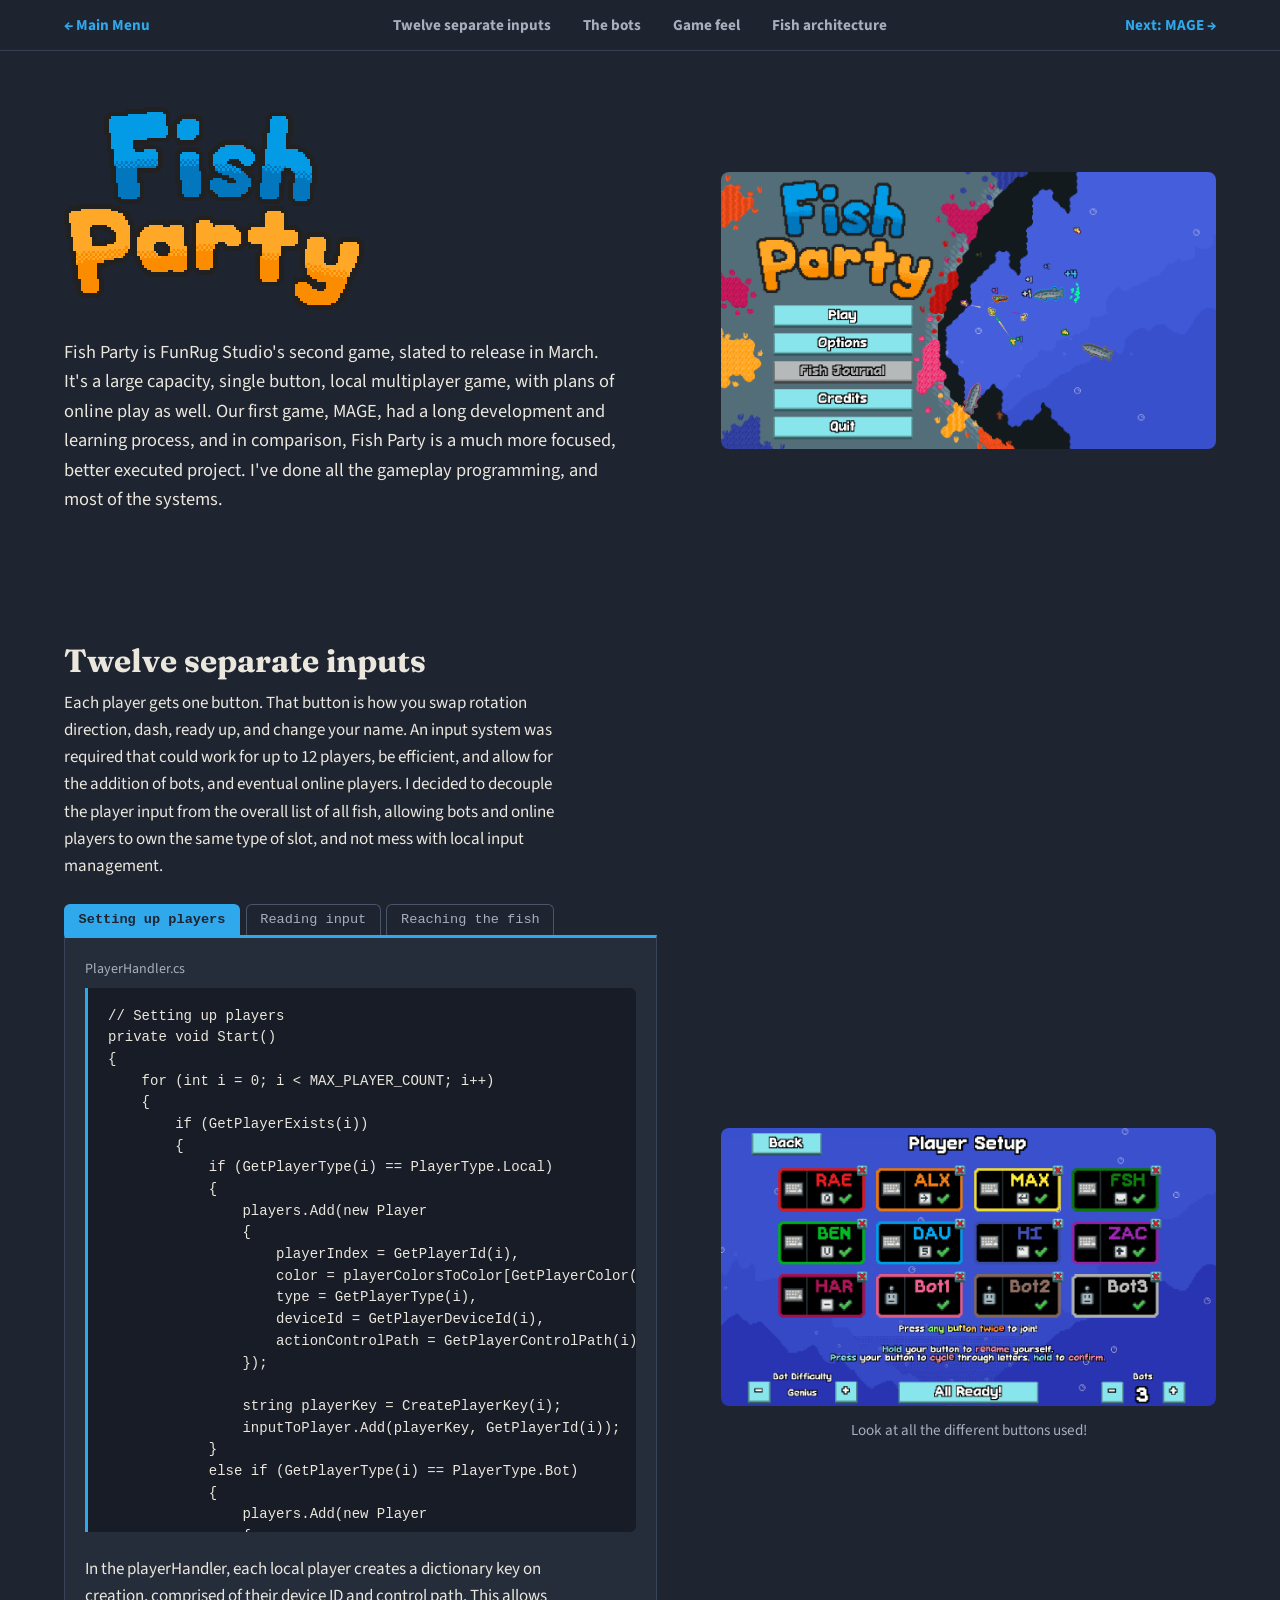
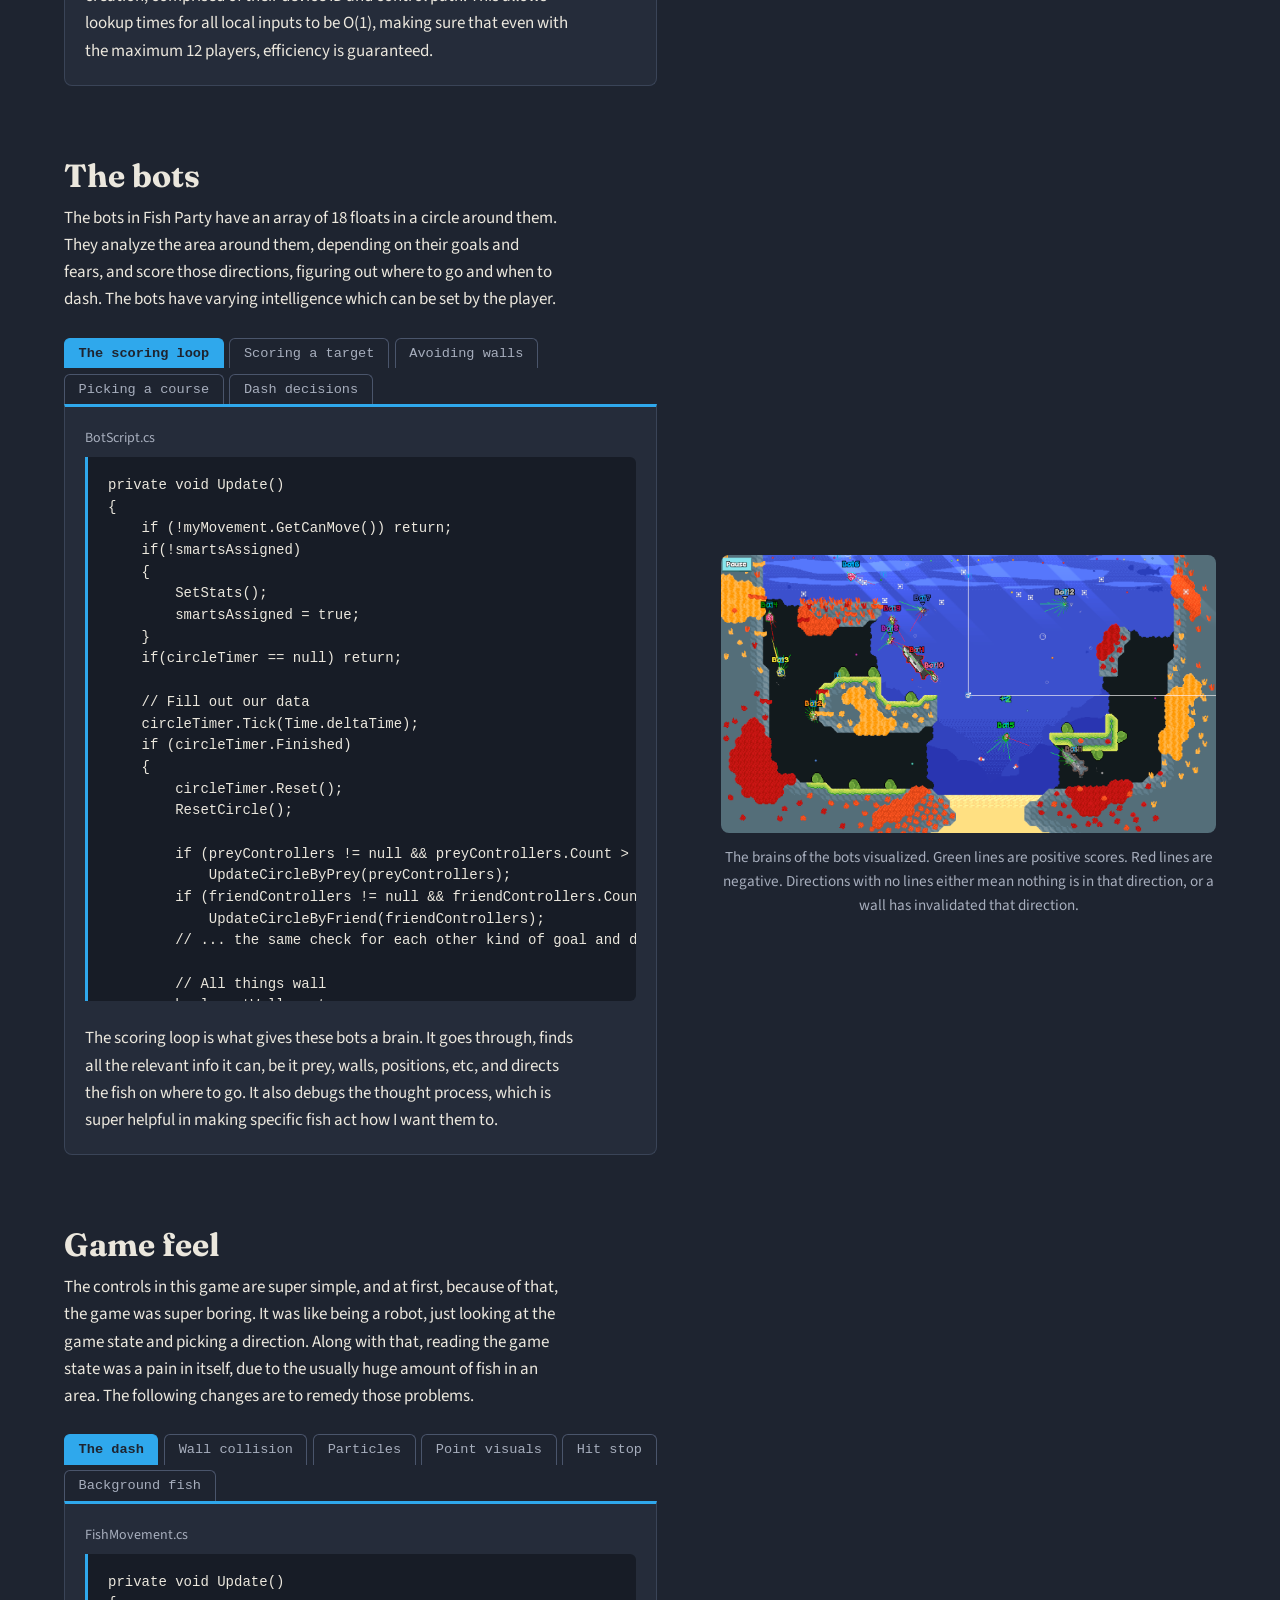
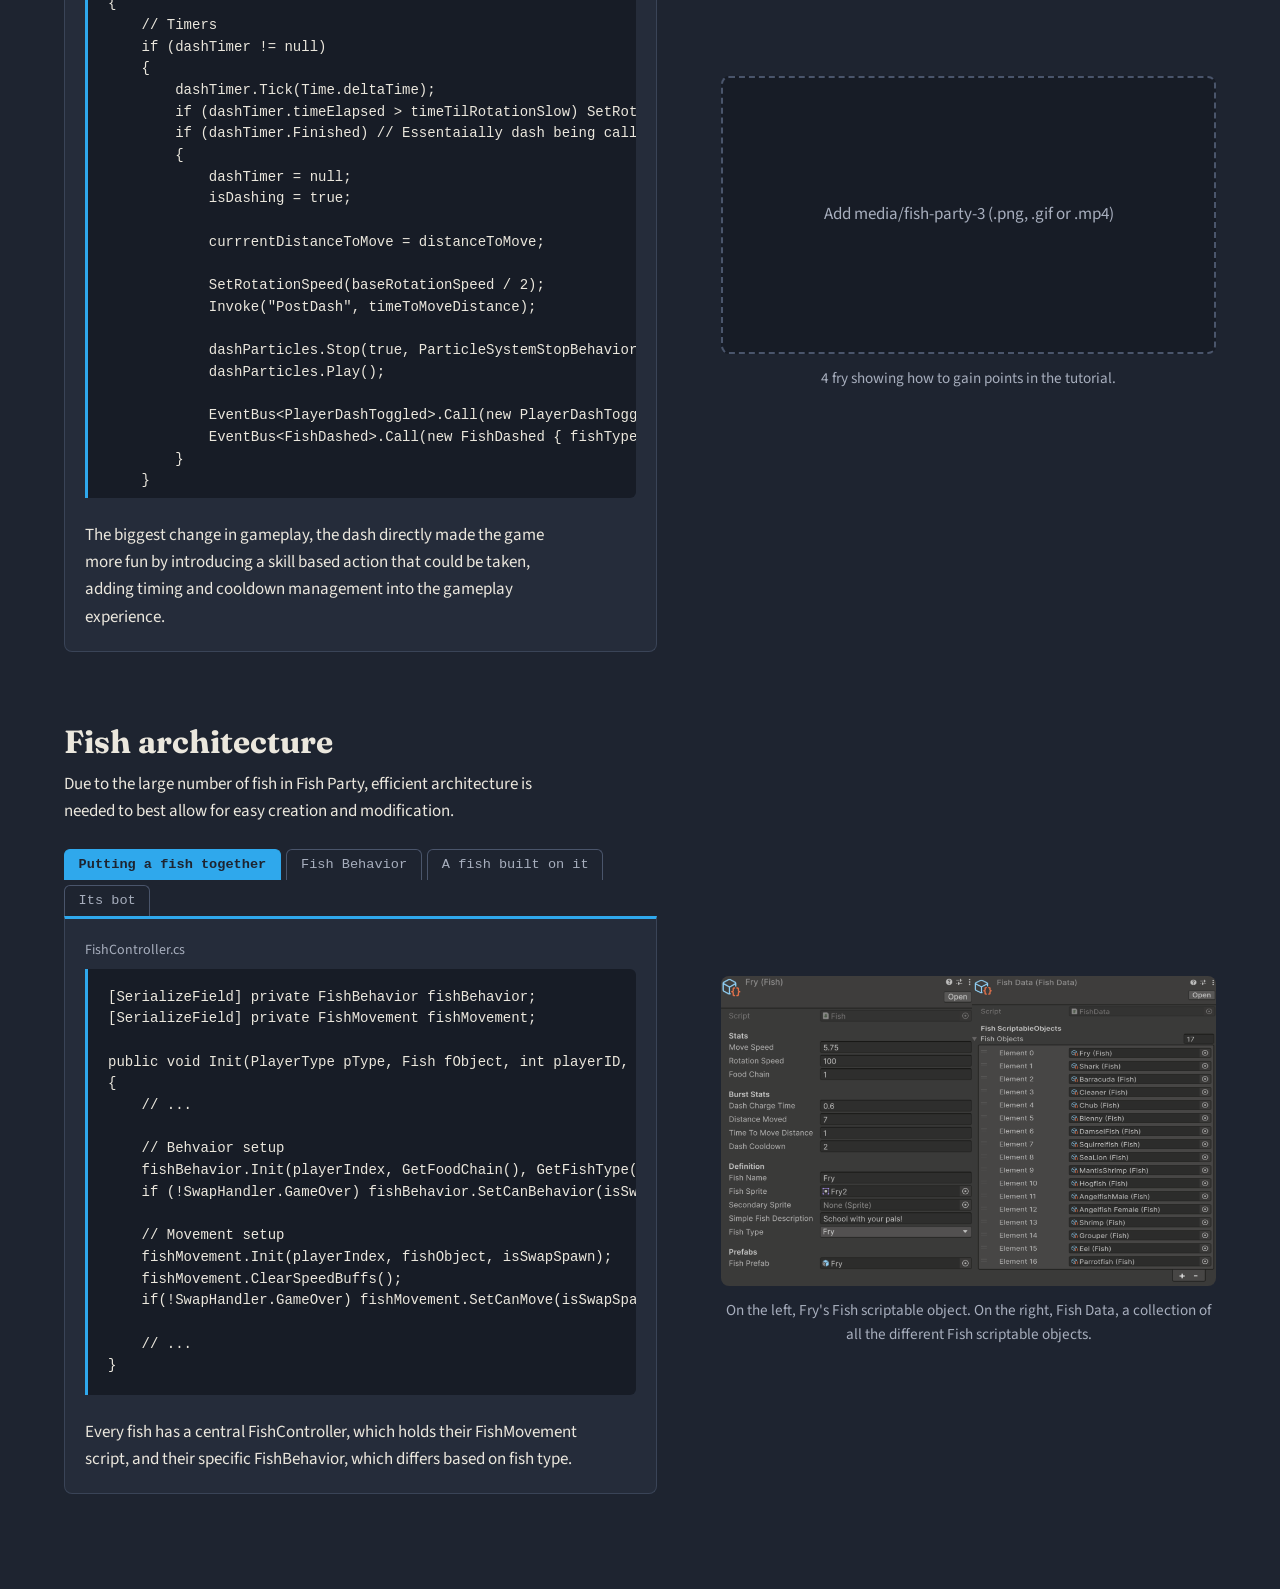
==== commit 88481fd6: "New font." ====
--- a/fish-party.html
+++ b/fish-party.html
@@ -6,8 +6,8 @@
   <title>Fish Party | Alex Weiswasser</title>
   <link rel="preconnect" href="https://fonts.googleapis.com">
   <link rel="preconnect" href="https://fonts.gstatic.com" crossorigin>
-  <link href="https://fonts.googleapis.com/css2?family=Atkinson+Hyperlegible:wght@400;700&family=Bricolage+Grotesque:wght@500;700&display=swap" rel="stylesheet">
-  <link rel="stylesheet" href="style.css?v=5">
+  <link href="https://fonts.googleapis.com/css2?family=Fraunces:opsz,wght@9..144,500..700&family=Source+Sans+3:wght@400;600;700&display=swap" rel="stylesheet">
+  <link rel="stylesheet" href="style.css?v=6">
 </head>
 <!-- The color after --game: is this page's accent color. Keep it the same as on the home page. -->
 <body style="--game: #2fa8ec" data-page="fish-party">
@@ -1058,6 +1058,6 @@
 </main>
 
 <script src="game-text.js"></script>
-<script src="code.js?v=5"></script>
+<script src="code.js?v=6"></script>
 </body>
 </html>
--- a/style.css
+++ b/style.css
@@ -10,8 +10,8 @@
   --accent-ink: #1e2430;
   --game: var(--accent); /* each game section overrides this with its own color */
 
-  --display: "Bricolage Grotesque", "Atkinson Hyperlegible", system-ui, sans-serif;
-  --body: "Atkinson Hyperlegible", system-ui, -apple-system, "Segoe UI", sans-serif;
+  --display: "Fraunces", Georgia, serif;
+  --body: "Source Sans 3", system-ui, -apple-system, "Segoe UI", sans-serif;
 
   --pad-x: clamp(1.25rem, 5vw, 5rem);
   --pad-y: clamp(3rem, 7vw, 5.5rem);
@@ -43,7 +43,7 @@
   font-family: var(--display);
   line-height: 1.1;
   margin: 0;
-  letter-spacing: -0.01em;
+  letter-spacing: 0;
 }
 
 /* ---------- Navigation bar (home page and game pages) ---------- */
@@ -465,7 +465,10 @@
   margin: 0;
 }
 /* A section with no code (text only): the image sits beside the text */
-.part:not(:has(.code-tabs)) > .shot { grid-row: 1; align-self: start; }
+.part:not(:has(.code-tabs)) > .shot { grid-row: 1; align-self: center; }
+/* ...and is shorter, so it doesn't leave a gap under the text. Change max-height to resize it. */
+.part:not(:has(.code-tabs)) > .shot .media img,
+.part:not(:has(.code-tabs)) > .shot .media video { max-height: 20rem; }
 
 .shot figcaption {
   text-align: center;
